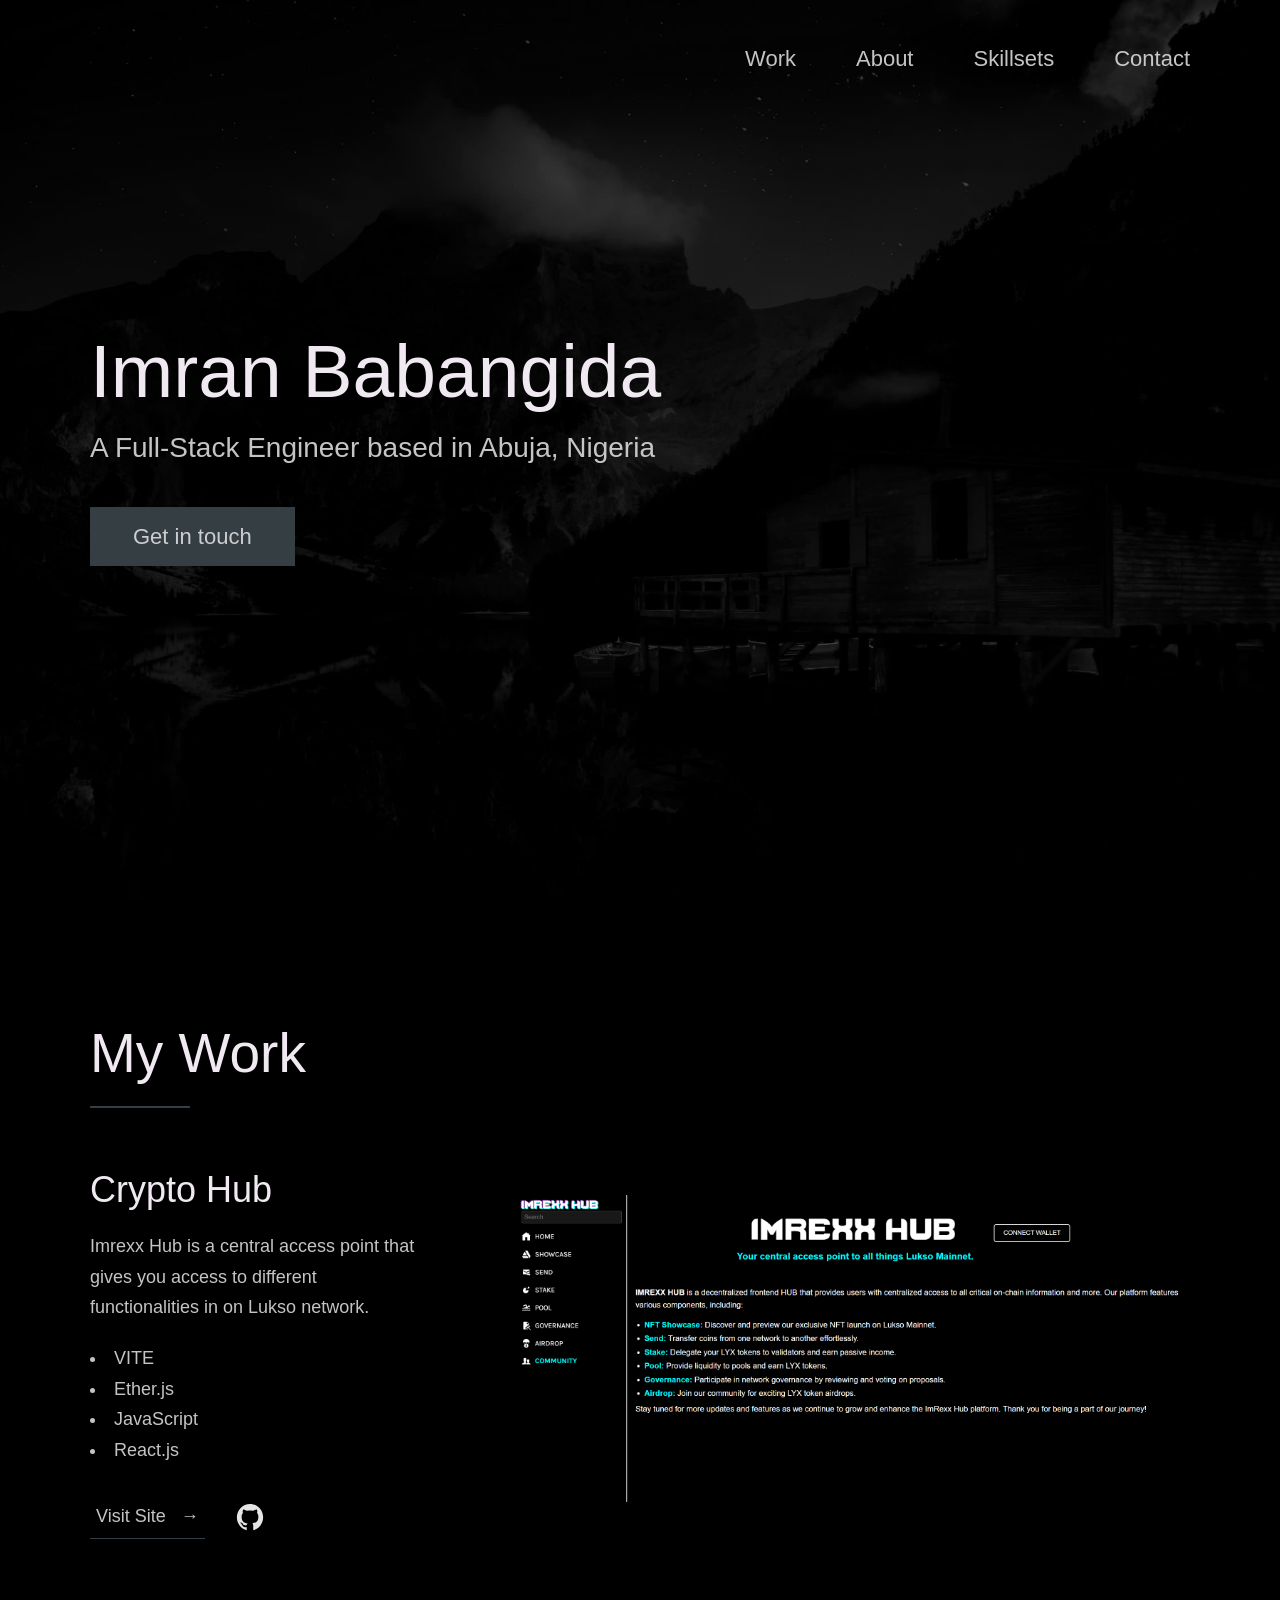
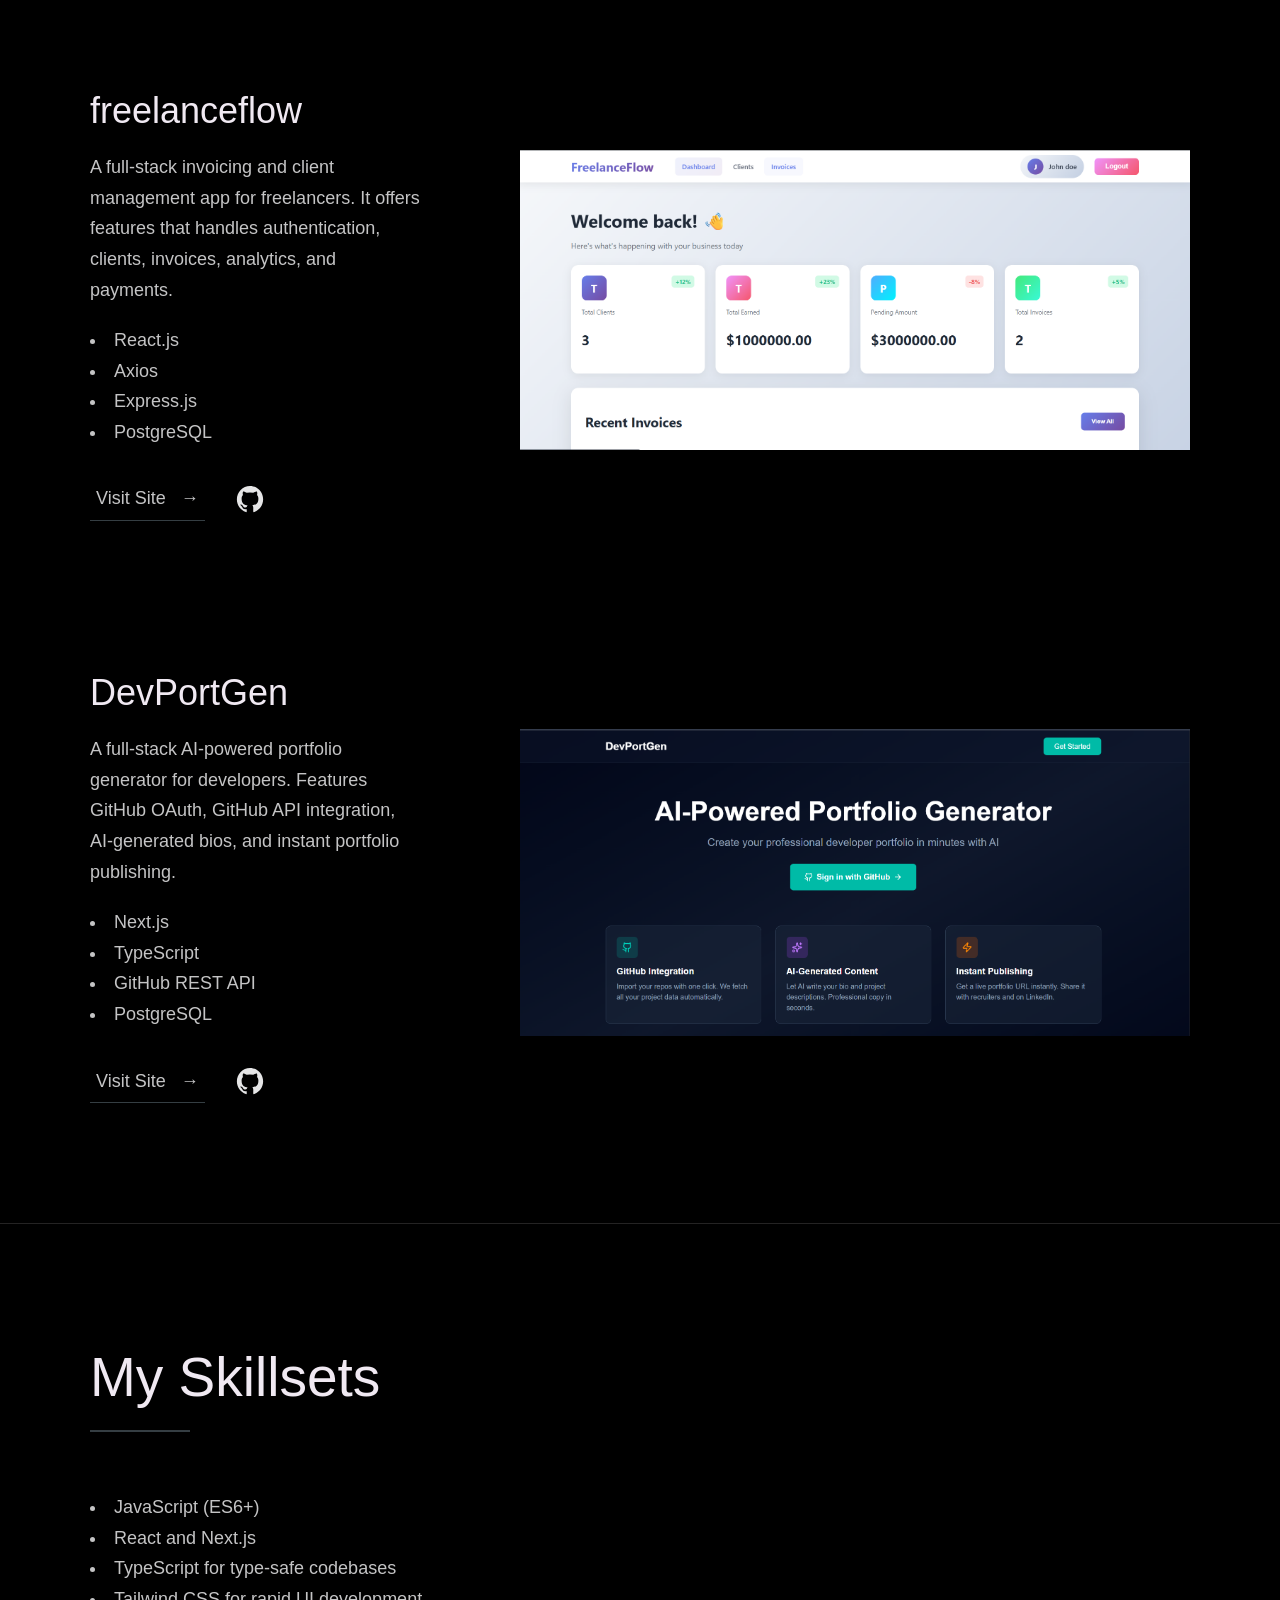
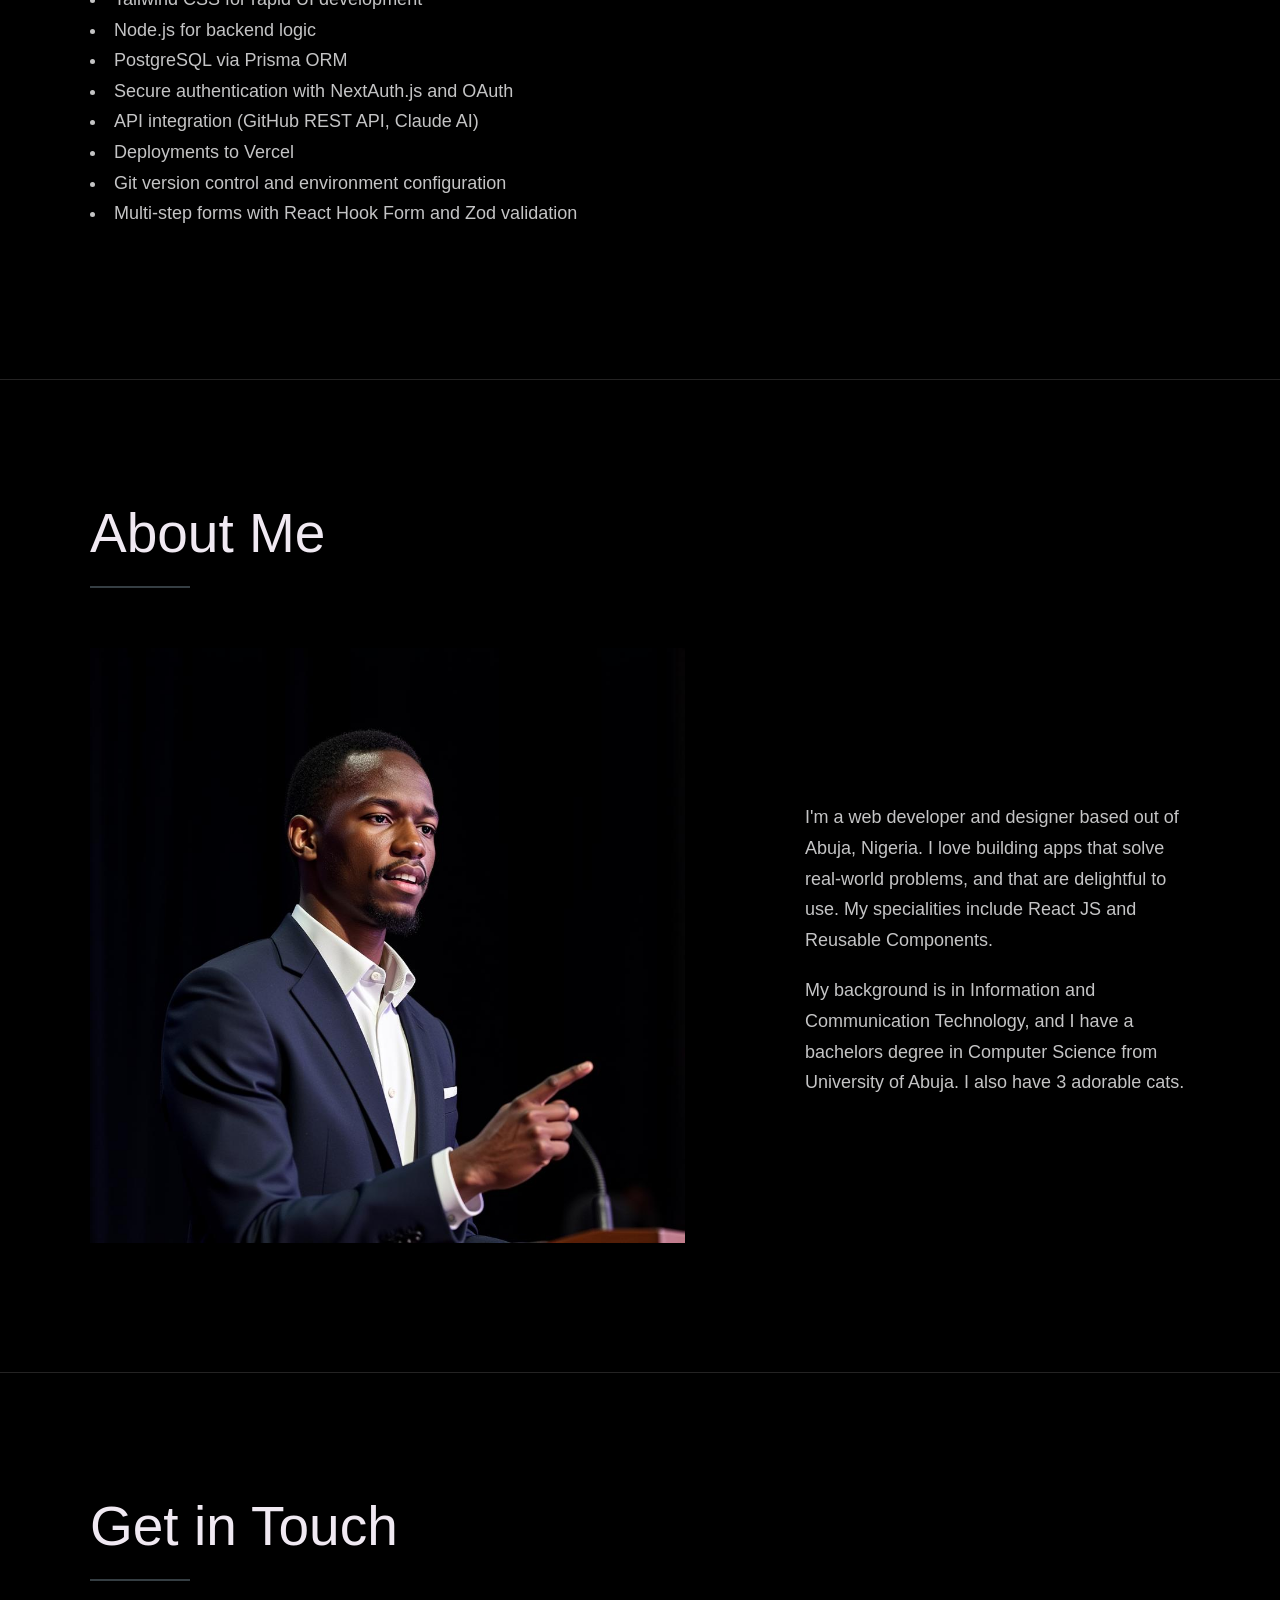
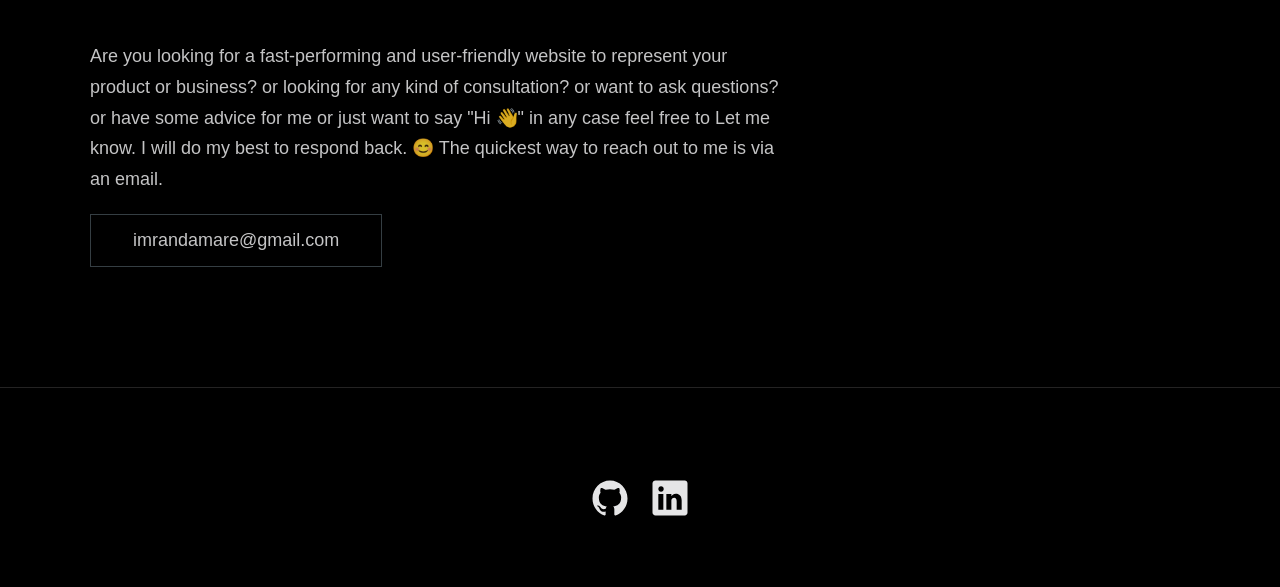
==== index.html @ b2269ae4 "i updated my portfolio again" ====
<!DOCTYPE html>
<html lang="en">
  <head>
    <meta charset="UTF-8" />
    <meta name="viewport" content="width=device-width, initial-scale=1.0" />
    <link rel="shortcut icon" type="image/png" href="./images/favicon.png" />
    <title>
      Imran Babangida | A Full-Stack Engineer based in Abuja, Nigeria
    </title>

    <meta name="description" content="Add small description of yourslef.">
    <meta name="keywords" content="Put your name, skills and some coding keywords" />
    <link rel="stylesheet" href="index.css" />
  </head>

<body>

  <!-- ***** Header ***** -->

  <header class="header" role="banner" id="top">
    <div class="row">
      <nav class="nav" role="navigation">
        <ul class="nav__items">
          <li class="nav__item"><a href="#work" class="nav__link">Work</a></li>
          <!-- <li class="nav__item"><a href="#clients" class="nav__link">Clients</a></li> -->
          <li class="nav__item">
            <a href="#about" class="nav__link">About</a>
          </li>
          <li class="nav__item">
            <a href="#clients" class="nav__link">Skillsets</a>
          </li>
          <li class="nav__item">
            <a href="#contact" class="nav__link">Contact</a>
          </li>
        </ul>
      </nav>
    </div>
    <div class="header__text-box row">
      <div class="header__text">
        <h1 class="heading-primary">
          <span>Imran Babangida</span>
        </h1>
        <p>A Full-Stack Engineer based in Abuja, Nigeria
</p>
        <a href="#contact" class="btn btn--pink">Get in touch</a>
      </div>
    </div>
  </header>

  <main role="main">

    <!-- ***** Work ***** -->

    <section class="work" id="work">
      <div class="row">
        <h2>My Work</h2>
        <div class="work__boxes">

          <!-- Each div with the work__box class is a project. -->

          <div class="work__box">
            <div class="work__text">
              <h3>Crypto Hub</h3>
              <p>
                Imrexx Hub is a central access point that gives you access to different functionalities in on Lukso network.
              </p>
              <ul class="work__list">
                <li>VITE</li>
                <li>Ether.js</li>
                <li>JavaScript</li>
                <li>React.js</li>
              </ul>

              <div class="work__links">
                <a href="https://imrexx-hub.vercel.app/" rel="noopener" target="_blank" class="link__text">
                  Visit Site <span>&rarr;</span>
                </a>
                <a href="https://github.com/Imrexxx-OG/imrexxHub" rel="noopener" title="View Source Code" target="_blank">
                  <img src="./images/github.svg" class="work__code" alt="GitHub">
                </a>
              </div>
            </div>
            <div class="work__image-box">
              <img src="./images/imrexxhub.png" class="work__image" alt="Project 1" />
            </div>
          </div>

          <div class="work__box">
            <div class="work__text">
              <h3>freelanceflow</h3>
              <p>
                A full-stack invoicing and client management app for freelancers. It offers features that handles authentication, clients, invoices, analytics, and payments.
              </p>
              <ul class="work__list">
                <li>React.js</li>
                <li>Axios</li>
                <li>Express.js</li>
                <li>PostgreSQL</li>
              </ul>

              <div class="work__links">
                <a href="https://freelanceflow-frontend.vercel.app/dashboard" class="link__text" rel="noopener" target="_blank">
                  Visit Site <span>&rarr;</span>
                </a>
                <a href="https://github.com/Imrexxx-OG/freelanceflow" rel="noopener" title="View Source Code" target="_blank">
                  <img src="./images/github.svg" class="work__code" title="View Source Code" alt="GitHub">
                </a>
              </div>
            </div>
            <div class="work__image-box">
              <img src="./images/freelanceflow.png" class="work__image" alt="Project 1" />
            </div>
          </div>

          <div class="work__box">
            <div class="work__text">
              <h3>DevPortGen</h3>
              <p>
                A full-stack AI-powered portfolio generator for developers. Features GitHub OAuth, GitHub API integration, AI-generated bios, and instant portfolio publishing.
              </p>
              <ul class="work__list">
                <li>Next.js</li>
                <li>TypeScript</li>
                <li>GitHub REST API</li>
                <li>PostgreSQL</li>
              </ul>

              <div class="work__links">
                <a href="https://dev-port-gen.vercel.app/" rel="noopener" target="_blank" class="link__text">
                  Visit Site <span>&rarr;</span>
                </a>
                <a href="https://github.com/Imrexxx-OG/DevPortGen" rel="noopener" title="View Source Code" target="_blank">
                  <img src="./images/github.svg" class="work__code" alt="GitHub">
                </a>
              </div>
            </div>
            <div class="work__image-box">
              <img src="./images/devportgen.png" class="work__image" alt="Project 3" />
            </div>
          </div>
        </div>
      </div>
    </section>

    <!-- ***** Skillsets ***** -->
    
    <section class="client" id="clients">
      <div class="row">
        <h2>My Skillsets</h2>
        <ul class="skills-list">
          <li>JavaScript (ES6+)</li>
          <li>React and Next.js</li>
          <li>TypeScript for type-safe codebases</li>
          <li>Tailwind CSS for rapid UI development</li>
          <li>Node.js for backend logic</li>
          <li>PostgreSQL via Prisma ORM</li>
          <li>Secure authentication with NextAuth.js and OAuth</li>
          <li>API integration (GitHub REST API, Claude AI)</li>
          <li>Deployments to Vercel</li>
          <li>Git version control and environment configuration</li>
          <li>Multi-step forms with React Hook Form and Zod validation</li>
        </ul>
      </div>
    </section> 

    <!-- ***** About ***** -->

    <section class="about" id="about">
      <div class="row">
        <h2>About Me</h2>
        <div class="about__content">
          <div class="about__text">
            <p>I'm a web developer and designer based out of Abuja, Nigeria. I love building apps that solve real-world problems, and that are delightful to use. My specialities include React JS and Reusable Components.</p>
            <p>My background is in Information and Communication Technology, and I have a bachelors degree in Computer Science from University of Abuja. I also have 3 adorable cats.</p>
            <!-- Provide a link to your resume -->
            <!-- <a href="#" class="btn">My Resume</a> -->
          </div>

          <div class="about__photo-container">
            <img class="about__photo" src="./images/profile.jpg" alt="profile-pic" />
          </div>
        </div>
      </div>
    </section>
  </main>

  <!-- ***** Contact ***** -->

  <section class="contact" id="contact">
    <div class="row">
      <h2>Get in Touch</h2>
      <div class="contact__info">
        <p>
          Are you looking for a fast-performing and user-friendly website to represent your product or business? or looking for any kind of consultation? or want to ask questions? or have some advice for me or just want to say "Hi 👋" in any case feel free to Let me know. I will do my best to respond back. 😊 The quickest way to reach out to me is via an email.
        </p>
        <a href="mailto:you@example.com" class="btn">imrandamare@gmail.com</a>
      </div>
    </div>
  </section>

  <!-- ***** Footer ***** -->

  <footer role="contentinfo" class="footer">
    <div class="row">
      <!-- Update the links to point to your accounts -->
      <ul class="footer__social-links">
        <!-- <li class="footer__social-link-item">
          <a href="https://x.com/Imrexx_dev" title="Link to X Profile">
            <img src="./images/x.png" class="footer__social-image" alt="Twitter">
          </a>
        </li> -->
        <li class="footer__social-link-item">
          <a href="https://github.com/Imrexxx-OG" title="Link to Github Profile">
            <img src="./images/github.svg" class="footer__social-image" alt="Github">
          </a>
        </li>
        <!-- <li class="footer__social-link-item">
          <a href="" title="Link to Telegram Profile">
            <img src="https://images.app.goo.gl/KAyF55N7LRFnwNcR7" class="footer__social-image" alt="Telegram">
          </a>
        </li> -->
        <li class="footer__social-link-item">
          <a href="https://www.linkedin.com/in/imran-babangida">
            <img src="./images/linkedin.svg" title="Link to Linkedin Profile" class="footer__social-image" alt="Linkedin">
          </a>
        </li>
      </ul>
    </div>
  </footer>

  <a href="#top" class="back-to-top" title="Back to Top">
    <img src="./images/arrow-up.svg" alt="Back to Top" class="back-to-top__image"/>
  </a>
  <script src="./index.js"></script>
</body>

</html>
---- index.css ----
/* --------------------------------------- */
/* ----- Basic Setup ----- */
/* --------------------------------------- */

@font-face {
    font-family: 'Hk Grotesk';
    font-style: normal;
    font-weight: 400;
    src: url('./fonts/HKGrotesk-Regular.woff') format('woff');
}

@font-face {
    font-family: 'Jost';
    font-style: normal;
    font-weight: 400;
    src: url('./fonts/Jost-Regular.ttf') format('woff');
}

* {
    margin: 0;
    padding: 0;
    box-sizing: inherit;
}

:root {
    --font-size-small: 1.8rem;
    --font-size-normal: 2.2rem;
    --font-size-medium: 2.8rem;
    --font-size-medium-1: 3.6rem;
    --font-size-large: 5.5rem;
    --font-size-huge: 7.5rem;
    --font-stack: 'Hk Grotesk', sans-serif;

    --line-height-normal: 1.7;
    --line-height-small: 1.2;

    --black: #000;
    --pink: #353e43;
    --white: #f0e9f2;
    --white-1: #e5e5e6da;


    --container-max-width: 1180px;
    --container-normal-width: 800px;
    --container-medium-width: 700px; 
    --container-small-width: 500px;

    --gutter-huge: 12rem;
    --gutter-medium: 6rem;
    --gutter-normal: 3rem;
    --gutter-small-1: 2.5rem;
    --gutter-small: 2rem;
    --gutter-x-small: 1rem;
    --border-light: 1px solid rgb(36, 35, 35);
}

html {
    font-size: 62.5%; /* (16/10)*100 = 62.5% => 1rem = 10px */
    box-sizing: border-box;
    scroll-behavior: smooth;
}

@media(max-width: 1000px) {
    html {
        font-size: 52%;
    }
}

body {
    font-size: var(--font-size-small);
    font-family: var(--font-stack);
    font-weight: 400;
    color: var(--white-1);
    line-height: var(--line-height-normal);
    background: var(--black);
    overflow-x: hidden;
}

.row {
    max-width: var(--container-max-width);
    margin: 0 auto;
}

@media(max-width: 1340px) {
    .row {
        max-width: 1100px;
    }
}

@media(max-width: 1240px) {
    .row {
        padding: 0 var(--gutter-medium);
    }
}

@media(max-width: 600px) {
    .row {
        padding: 0 var(--gutter-normal);
    }
}

@media(max-width: 600px) {
    .row {
        padding: 0 var(--gutter-small);
    }
}

section {
    padding: var(--gutter-huge) 0;
    border-bottom: var(--border-light);
}

img {
    object-fit: contain;
    max-width: 100%;
}

/* --------------------------------------- */
/* ----- Headlines and Paragraphs ----- */
/* --------------------------------------- */

h1,
h2,
h3 {
    font-family: 'Jost', sans-serif;
    font-weight: 400;
    line-height: var(--line-height-small);
    color: var(--white);
}

.heading-primary {
    line-height: 1;
    font-size: var(--font-size-huge);
    font-weight: 400;
}

@media(max-width: 900px) {
    .heading-primary {
        font-size: 6.5rem;
    }
}

h2 {
    font-size: var(--font-size-large);
    margin-bottom: var(--gutter-medium);
}

h2::after {
    content: '';
    display: block;
    height: 2px;
    width: 10rem;
    background: var(--pink);
    margin: var(--gutter-small) 0;
}

h3 {
    font-size: var(--font-size-medium-1);
    margin-bottom: var(--gutter-small);
}

@media(max-width: 500px) {
    .heading-primary {
        font-size: var(--font-size-large);
    }

    h2 {
        font-size: var(--font-size-medium-1);
    }

    h3 {
        font-size: var(--font-size-medium);
    }
}

p {
    margin: var(--gutter-small) 0;
}

@media(max-width: 900px) {
    p { 
        max-width: var(--container-small-width);
    }
}

/* --------------------------------------- */
/* ----- Buttons and Links ----- */
/* --------------------------------------- */

a {
    color: var(--white);
    font-weight: 400;
    font-family: 'Jost', sans-serif;
    transition: all .2s;
    outline: 2px solid transparent;
}

::-moz-focus-inner {
    border: 0;
}

button:focus,
a:focus {
    outline: 2px solid var(--pink);
}

body:not(.user-is-tabbing) button:focus,
body:not(.user-is-tabbing) a:focus {
    outline: none;
}

.link:hover {
    color: var(--pink);
}

.btn {
    position: relative;
    display: inline-block;
    padding: 1rem 4.2rem;
    text-decoration: none;
    color: inherit;
    border: 1px solid  var(--pink);
    font-weight: 400;
}

.btn:focus {
    outline: none;
}

.btn::after {
    content: '';
    display: block;
    position: absolute;
    top: 0;
    left: 0;
    right: 100%;
    background: var(--white);
    height: 100%;
    z-index: -1;
    transition: all 0.2s cubic-bezier(1, 0.68, 0.16, 0.9);
}

.btn:hover::after,
.btn:focus::after {
    right: 0;
    background: var(--pink);
}

.btn--pink {
    background: var(--pink);
    transition: all 0.2s;
}

.btn--pink::after {
    display: none;
}

.btn--pink:hover,
.btn--pink:focus {
    background: transparent;
}

.link__text {
    position: relative;
    display: inline-block;
    padding: .6rem;
    color: inherit;
    text-decoration: none;
    border-bottom: 1px solid var(--pink);
}

.link__text::after {
    content: '';
    display: block;
    position: absolute;
    top: 0;
    left: 0;
    right: 100%;
    background: var(--white);
    height: 100%;
    z-index: -1;
    transition: all 0.2s cubic-bezier(1, 0.68, 0.16, 0.9);
}

.link__text:focus {
    outline: none;
}

.link__text:hover::after,
.link__text:focus:after {
    right: 0;
    background: var(--pink);
}

.link__text span {
    padding-left: 1rem;
    font-family: sans-serif;
}

/* ----- Back to Top ----- */

.back-to-top {
    position: fixed;
    bottom: 4rem;
    right: 4rem;
    display: flex;
    justify-content: center;
    align-items: center;
    height: 5.5rem;
    width: 5.5rem;
    background-color: var(--pink);
    border-radius: 50%;
    z-index: 10;
    visibility: hidden;
    transition: all .4s;
}

.back-to-top__image {
    height: 70%;
}

@media(max-width: 900px) {
    .back-to-top {
        right: 2rem;
    }
}

@media(max-width: 500px) {
    .back-to-top {
        right: 1rem;
    }
}

/* --------------------------------------- */
/* ----- Navigation ----- */
/* --------------------------------------- */

.nav {
    display: flex;
    justify-content: flex-end;
    padding: var(--gutter-normal) 0;
}

.nav__items {
    display: flex;
    list-style: none;
}

.nav__item:not(:last-child) {
    margin-right: var(--gutter-medium);
}

@media(max-width: 500px) {
    .nav {
        justify-content: center;
    }
}

@media(max-width: 400px) {
    .nav__item:not(:last-child) {
        margin-right: var(--gutter-normal);
    }
}

@media(max-width: 300px) {
    .nav {
        font-size: var(--font-size-small);
    }
}

.nav__link {
    position: relative;
    display: inline-block;
    padding: 1rem 0;
    text-decoration: none;
    color: inherit;
    transition: all .2s;
}

.nav__link::after {
    content: '';
    position: absolute;
    bottom: 0;
    left: 0;
    right: 100%;
    display: inline-block;
    height: 1rem;
    background: var(--white);
    transition: all 0.25s cubic-bezier(1, 0.68, 0.16, 0.9);
}

.nav__link:hover {
    color: var(--pink);
}

.nav__link:hover::after {
    right: 0;
    height: 2px;
    background: var(--pink);
}

/* --------------------------------------- */
/* ----- Header ----- */
/* --------------------------------------- */

.header {
    background: linear-gradient(rgba(0,0,0, .1), rgba(0,0,0, .4)), 
        url('./images/header.jpg');
    height: 100vh;
    background-size: cover;
    background-position: center;
    background-attachment: fixed;
    font-size: var(--font-size-normal);
}

.header__text {
    position: absolute;
    top: 50%;
    transform: translateY(-50%);
}

.header__text p {
    margin: 1.5rem 0 3.5rem;
    max-width: var(--container-medium-width);
    font-family: 'Jost', sans-serif;
    font-size: var(--font-size-medium);
}

@media(max-width: 500px) {
    .header {
        text-align: center;
    }

    .header__text p {
        transform: scale(.8);
    }
}

/* --------------------------------------- */
/* ----- Work ----- */
/* --------------------------------------- */

.work__box {
    display: flex;
    align-items: center;
}

@media(max-width: 900px) {
    .work__box {
        align-items: initial;
        flex-direction: column-reverse;
    }
}

.work__box:not(:last-child) {
    margin-bottom: 15rem;
}

@media(max-width: 500px) {
    .work__box:not(:last-child) {
        margin-bottom: 10rem;
    }
}

.work__links {
    display: flex;
    align-items: center;
}

.work__text {
    flex: 0 0 30%;
}

.work__list {
    /* list-style-type: square; */
    list-style-position: inside;
    margin-bottom: var(--gutter-normal);
}

.work__code {
    display: block;
    height: 3rem;
    margin-left: var(--gutter-normal);
    transition: all .3s;
}

.work__code:hover {
    transform: scale(1.2);
}

.work__image-box {
    margin-bottom: var(--gutter-normal);
}

@media(min-width: 901px) {
    .work__image-box {
        flex: 1;
        margin: 0 0 0 10rem;
    }
}

@media(max-width: 900px) {
    .work__code {
        height: 4rem;
    }
}

/* --------------------------------------- */
/* ----- Clients ----- */
/* --------------------------------------- */

.client__logos {
    display: flex;
    justify-content: space-between;
    filter: invert(100%) grayscale(100%) opacity(.8);
}

.client__logo {
    height: 6.5rem;
    max-width: 18rem;
}

@media(max-width: 1240px) {
    .client__logos {
        overflow-x: scroll;
        padding: var(--gutter-normal);
    }

    .client__logo:not(:last-of-type) {
        margin-right: var(--gutter-medium);
    }
}

/* --------------------------------------- */
/* ----- About ----- */
/* --------------------------------------- */

.about__content {
    display: flex;
    flex-direction: row-reverse;
    align-items: center;
}

@media(max-width: 900px) {
    .about__content {
        flex-direction: column-reverse;
        align-items: initial;
    }
}

.about__photo-container {
    margin-bottom: var(--gutter-normal);
}

@media(min-width: 901px) {
    .about__text {
        flex: 0 0 35%;
    }
    
    .about__photo-container {
        flex: 1;
        margin: 0 var(--gutter-huge) 0 0;
    }
}

/* --------------------------------------- */
/* ----- Contact ----- */
/* --------------------------------------- */

.contact__info {
    max-width: var(--container-medium-width);
}


/* New for skills list */
.skills-list {
  list-style-type: disc;
  list-style-position: inside;
  margin-bottom: var(--gutter-normal);
}

/* --------------------------------------- */
/* ----- Footer ----- */
/* --------------------------------------- */

.footer {
    text-align: center;
    padding: var(--gutter-medium) 0 var(--gutter-normal);
}

.footer__social-links {
    display: flex;
    justify-content: center;
    padding: var(--gutter-normal) 0;
    list-style: none;
}

.footer__social-link-item:not(:last-of-type) {
    margin-right: var(--gutter-small);
}

.footer__social-image {
    height: 4rem;
}

.footer__github-buttons {
    display: flex;
    justify-content: center;
}

.footer__github-buttons iframe {
    height: 2.5rem;
    width: 84px;
    transform: translateY(3px);
}

@media(max-width: 500px) {
    .footer {
        padding: var(--gutter-medium) 0;
    } 
}
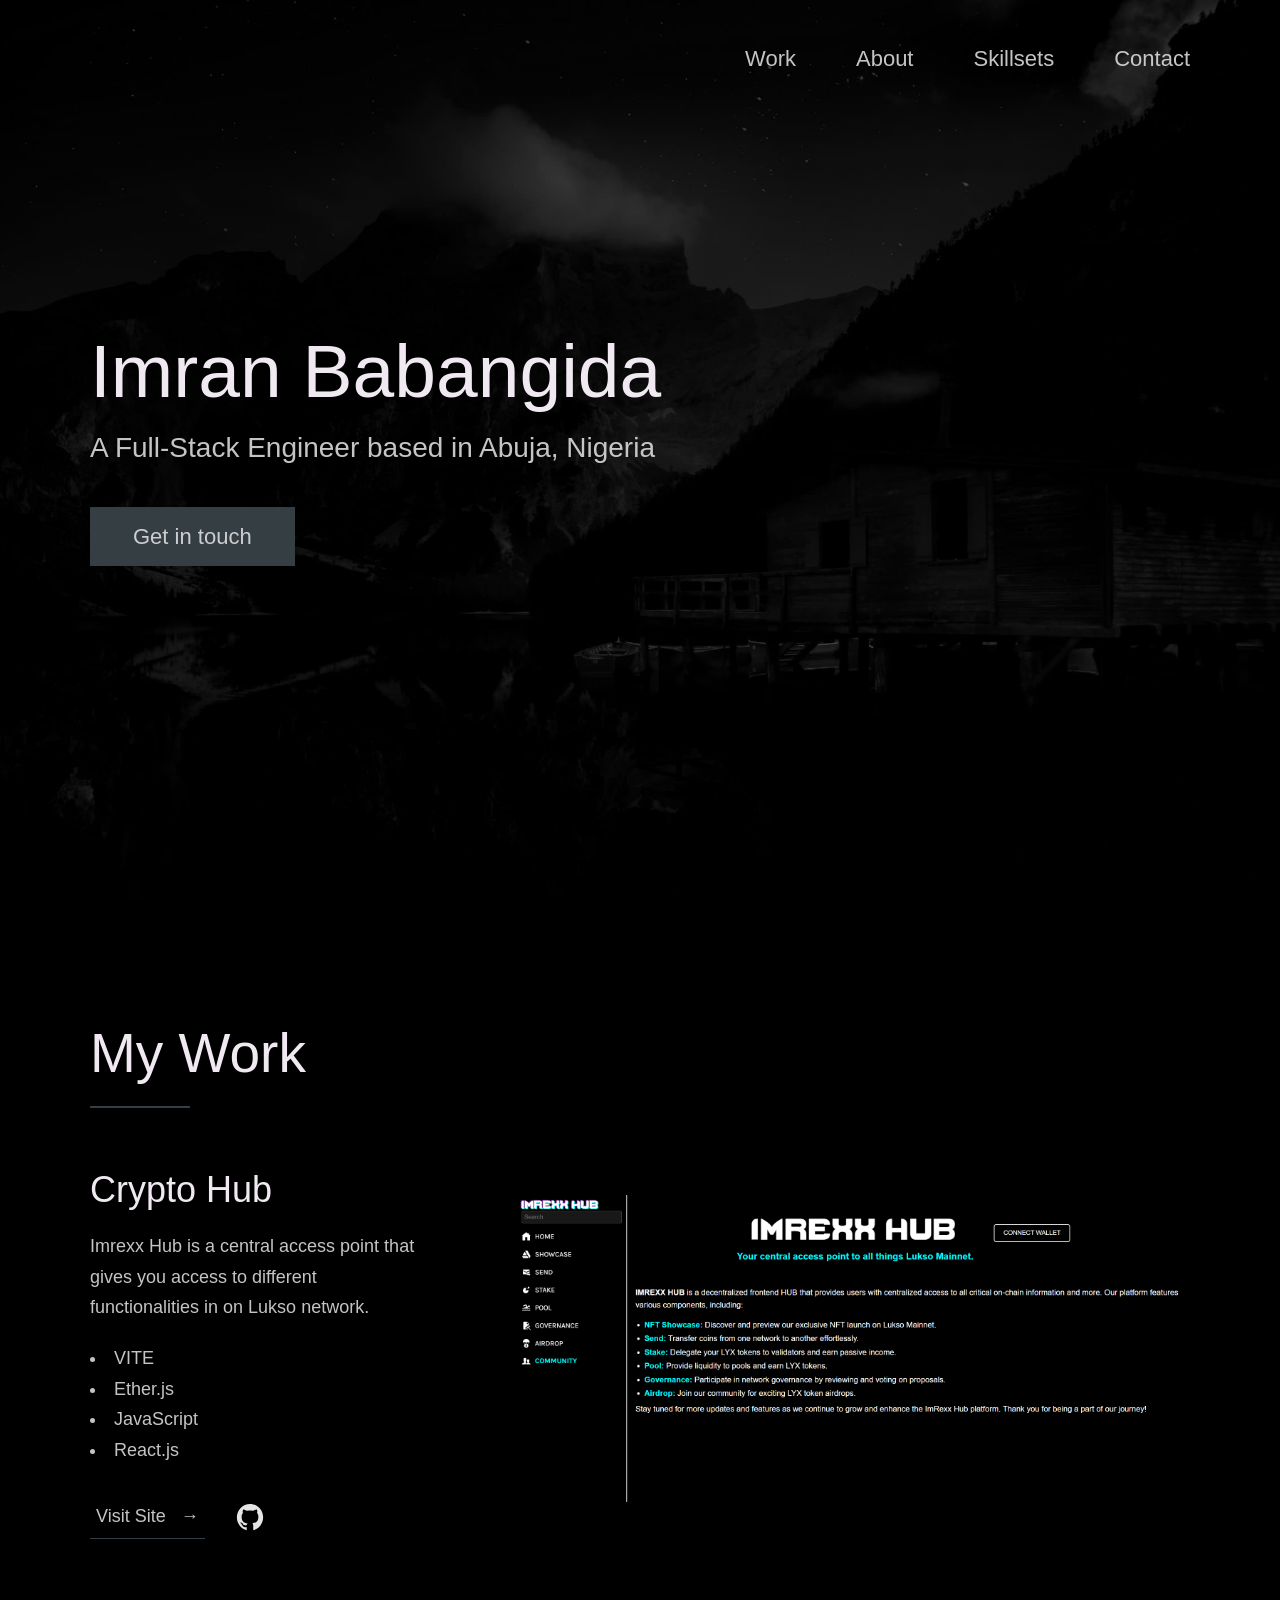
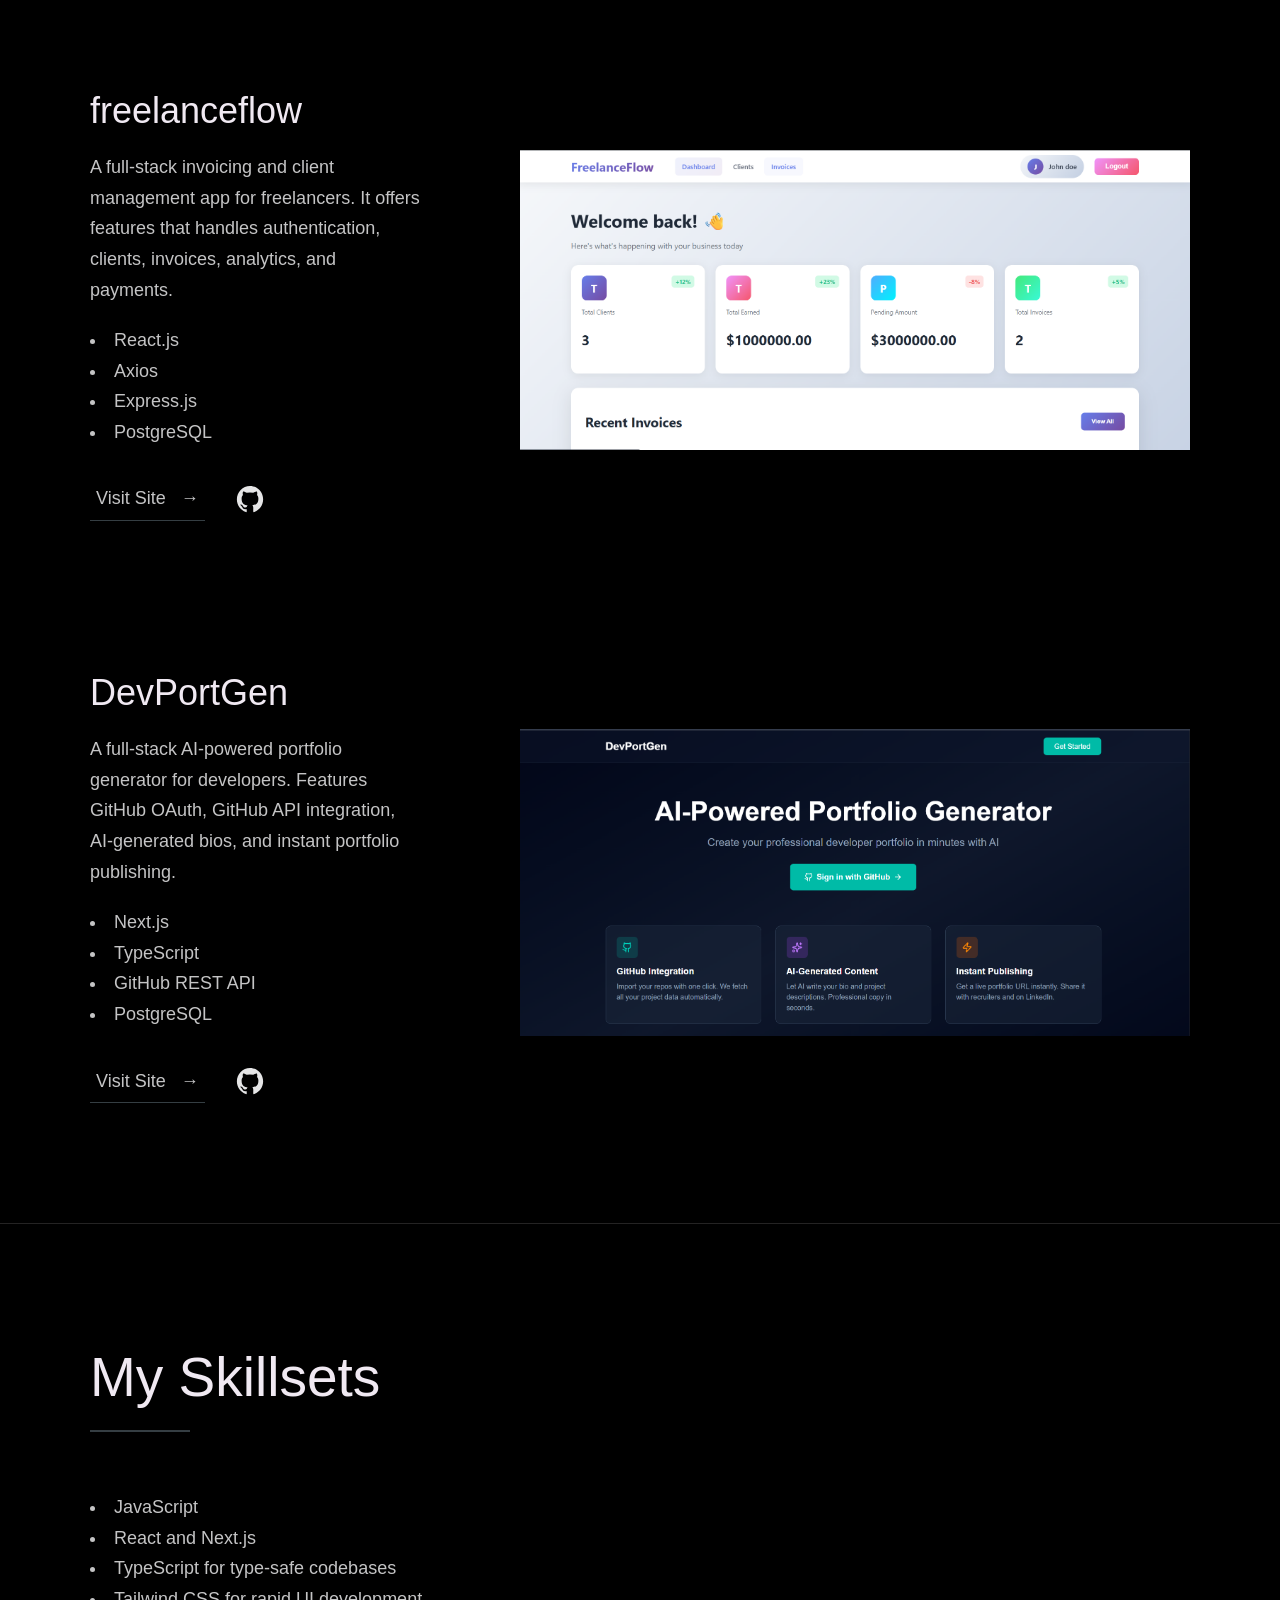
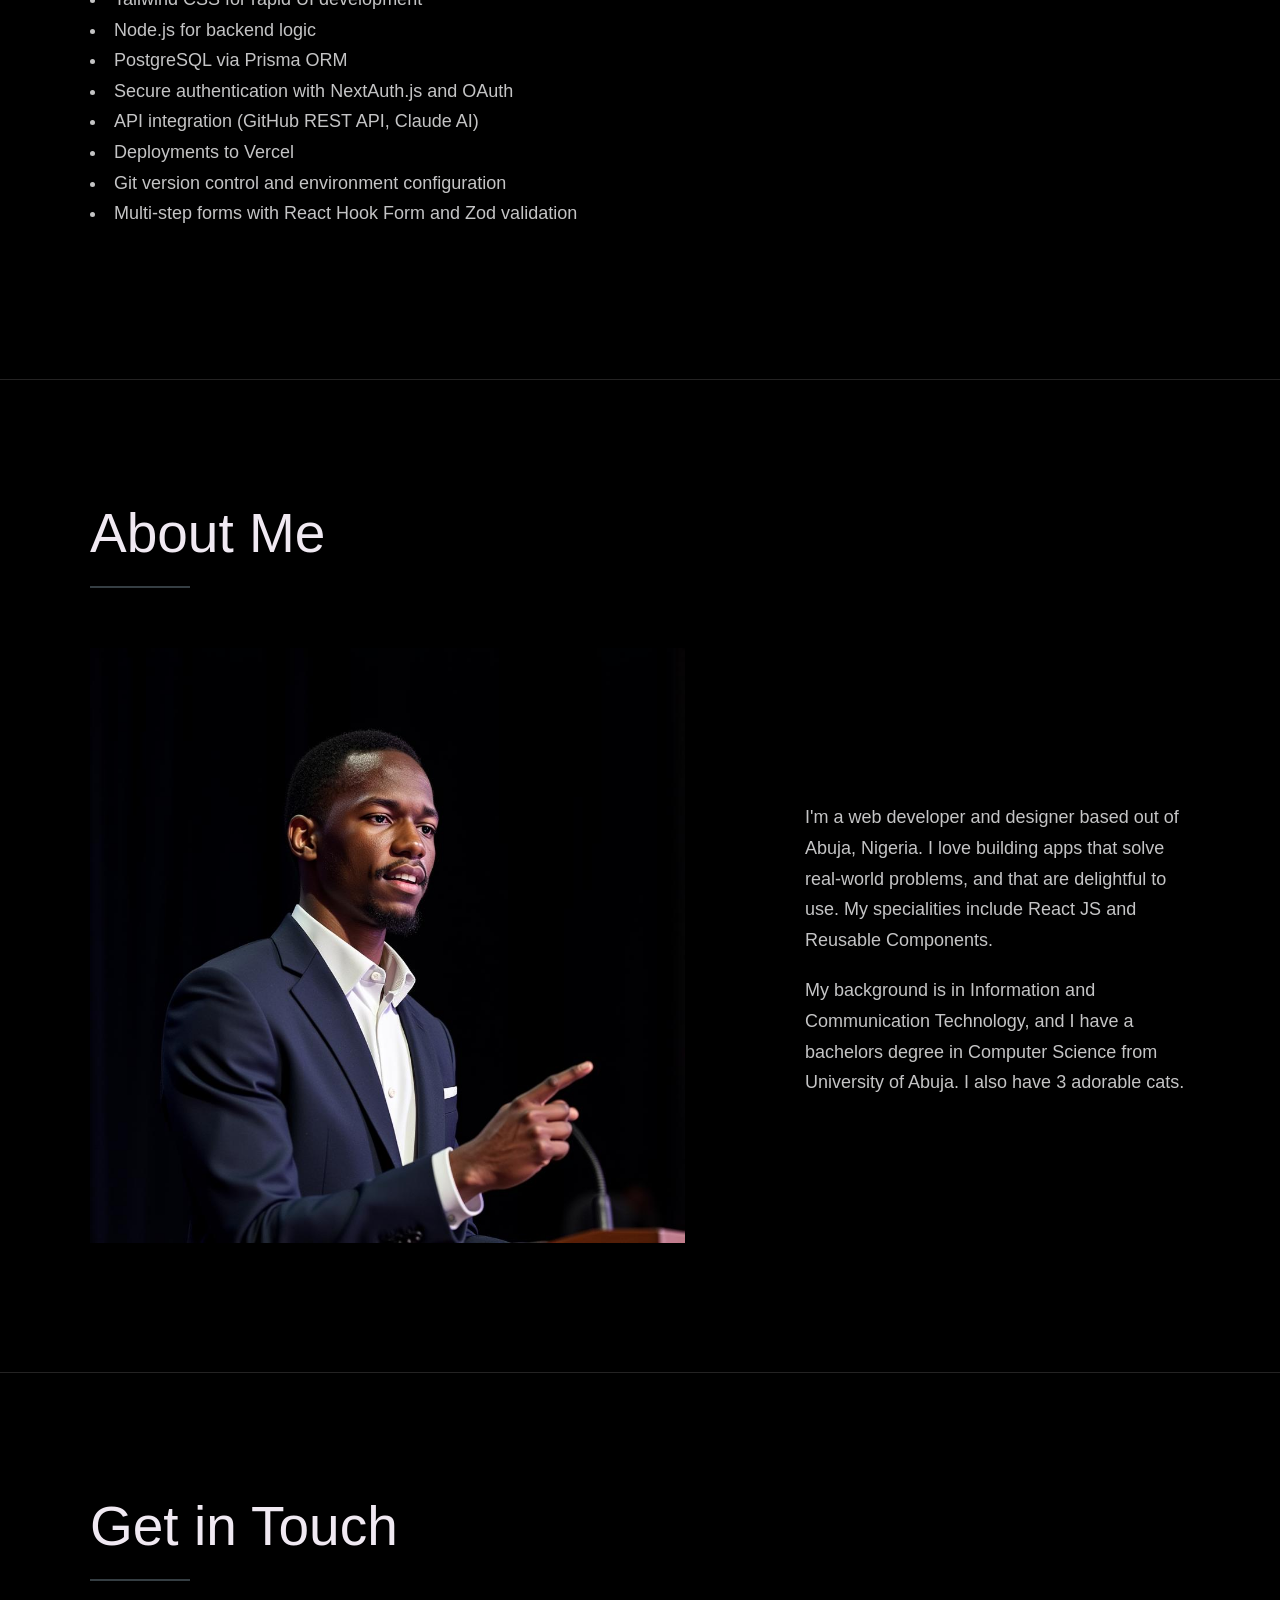
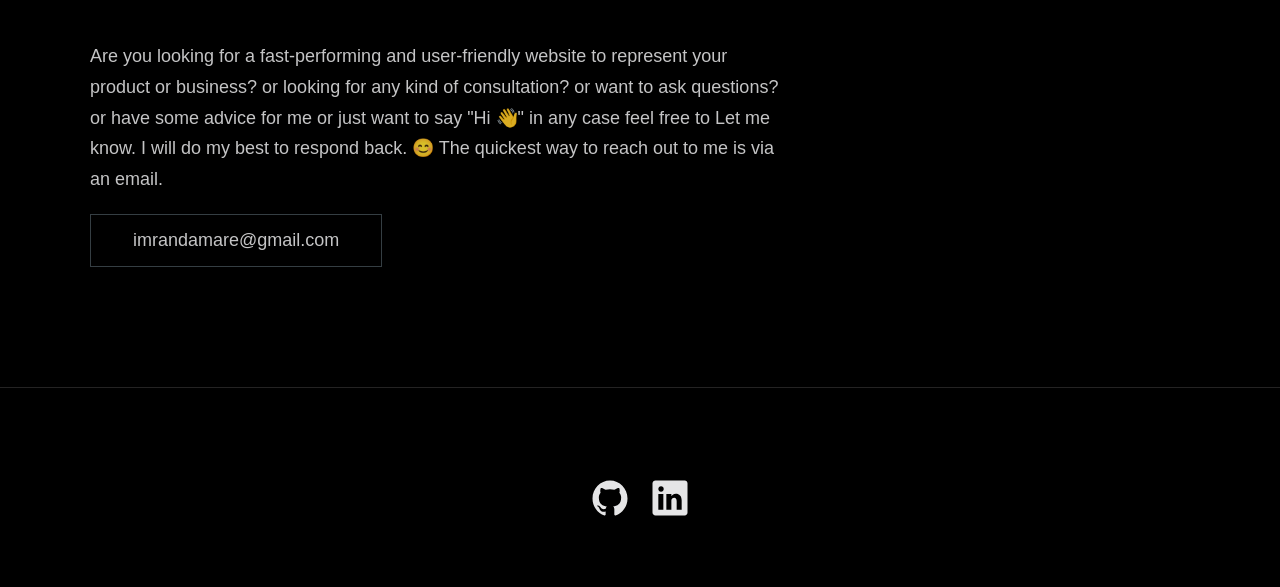
==== commit 34f4f52d: "i updated my frontend" ====
--- a/index.html
+++ b/index.html
@@ -3,13 +3,23 @@
   <head>
     <meta charset="UTF-8" />
     <meta name="viewport" content="width=device-width, initial-scale=1.0" />
+    <link rel="icon" type="image/png" href="./images/favicon.png" />
     <link rel="shortcut icon" type="image/png" href="./images/favicon.png" />
     <title>
       Imran Babangida | A Full-Stack Engineer based in Abuja, Nigeria
     </title>
 
-    <meta name="description" content="Add small description of yourslef.">
-    <meta name="keywords" content="Put your name, skills and some coding keywords" />
+    <meta name="description" content="Imran Babangida — Full-Stack Engineer based in Abuja, Nigeria, building with React, Next.js, TypeScript, Node.js, and PostgreSQL. Creator of FreelanceFlow and DevPortGen.">
+    <meta name="keywords" content="Imran Babangida, Full-Stack Engineer, React Developer, Next.js Developer, TypeScript, Node.js, PostgreSQL, Abuja Nigeria, Imrexx Digital Solutions" />
+
+    <!-- Open Graph / social link previews -->
+    <meta property="og:type" content="website">
+    <meta property="og:url" content="https://portfolio-omega-beryl-63.vercel.app/">
+    <meta property="og:title" content="Imran Babangida | Full-Stack Engineer">
+    <meta property="og:description" content="Full-Stack Engineer based in Abuja, Nigeria — building with React, Next.js, TypeScript, Node.js, and PostgreSQL.">
+    <meta property="og:image" content="https://portfolio-omega-beryl-63.vercel.app/images/profile.jpg">
+    <meta name="twitter:card" content="summary_large_image">
+
     <link rel="stylesheet" href="index.css" />
   </head>
 
@@ -81,7 +91,7 @@
               </div>
             </div>
             <div class="work__image-box">
-              <img src="./images/imrexxhub.png" class="work__image" alt="Project 1" />
+              <img src="./images/imrexxhub.png" class="work__image" alt="Crypto Hub project screenshot" loading="lazy" />
             </div>
           </div>
 
@@ -108,7 +118,7 @@
               </div>
             </div>
             <div class="work__image-box">
-              <img src="./images/freelanceflow.png" class="work__image" alt="Project 1" />
+              <img src="./images/freelanceflow.png" class="work__image" alt="FreelanceFlow project screenshot" loading="lazy" />
             </div>
           </div>
 
@@ -135,7 +145,7 @@
               </div>
             </div>
             <div class="work__image-box">
-              <img src="./images/devportgen.png" class="work__image" alt="Project 3" />
+              <img src="./images/devportgen.png" class="work__image" alt="DevPortGen project screenshot" loading="lazy" />
             </div>
           </div>
         </div>
@@ -143,12 +153,12 @@
     </section>
 
     <!-- ***** Skillsets ***** -->
-    
+
     <section class="client" id="clients">
       <div class="row">
         <h2>My Skillsets</h2>
         <ul class="skills-list">
-          <li>JavaScript (ES6+)</li>
+          <li>JavaScript</li>
           <li>React and Next.js</li>
           <li>TypeScript for type-safe codebases</li>
           <li>Tailwind CSS for rapid UI development</li>
@@ -161,7 +171,7 @@
           <li>Multi-step forms with React Hook Form and Zod validation</li>
         </ul>
       </div>
-    </section> 
+    </section>
 
     <!-- ***** About ***** -->
 
@@ -177,7 +187,7 @@
           </div>
 
           <div class="about__photo-container">
-            <img class="about__photo" src="./images/profile.jpg" alt="profile-pic" />
+            <img class="about__photo" src="./images/profile.jpg" alt="Imran Babangida" loading="lazy" />
           </div>
         </div>
       </div>
@@ -193,7 +203,7 @@
         <p>
           Are you looking for a fast-performing and user-friendly website to represent your product or business? or looking for any kind of consultation? or want to ask questions? or have some advice for me or just want to say "Hi 👋" in any case feel free to Let me know. I will do my best to respond back. 😊 The quickest way to reach out to me is via an email.
         </p>
-        <a href="mailto:you@example.com" class="btn">imrandamare@gmail.com</a>
+        <a href="mailto:imrandamare@gmail.com" class="btn">imrandamare@gmail.com</a>
       </div>
     </div>
   </section>
@@ -210,7 +220,7 @@
           </a>
         </li> -->
         <li class="footer__social-link-item">
-          <a href="https://github.com/Imrexxx-OG" title="Link to Github Profile">
+          <a href="https://github.com/Imrexxx-OG" title="Link to Github Profile" target="_blank" rel="noopener">
             <img src="./images/github.svg" class="footer__social-image" alt="Github">
           </a>
         </li>
@@ -220,8 +230,8 @@
           </a>
         </li> -->
         <li class="footer__social-link-item">
-          <a href="https://www.linkedin.com/in/imran-babangida">
-            <img src="./images/linkedin.svg" title="Link to Linkedin Profile" class="footer__social-image" alt="Linkedin">
+          <a href="https://www.linkedin.com/in/imran-babangida" title="Link to LinkedIn Profile" target="_blank" rel="noopener">
+            <img src="./images/linkedin.svg" class="footer__social-image" alt="Linkedin">
           </a>
         </li>
       </ul>
--- a/index.css
+++ b/index.css
@@ -618,4 +618,4 @@
     .footer {
         padding: var(--gutter-medium) 0;
     } 
-}
+}
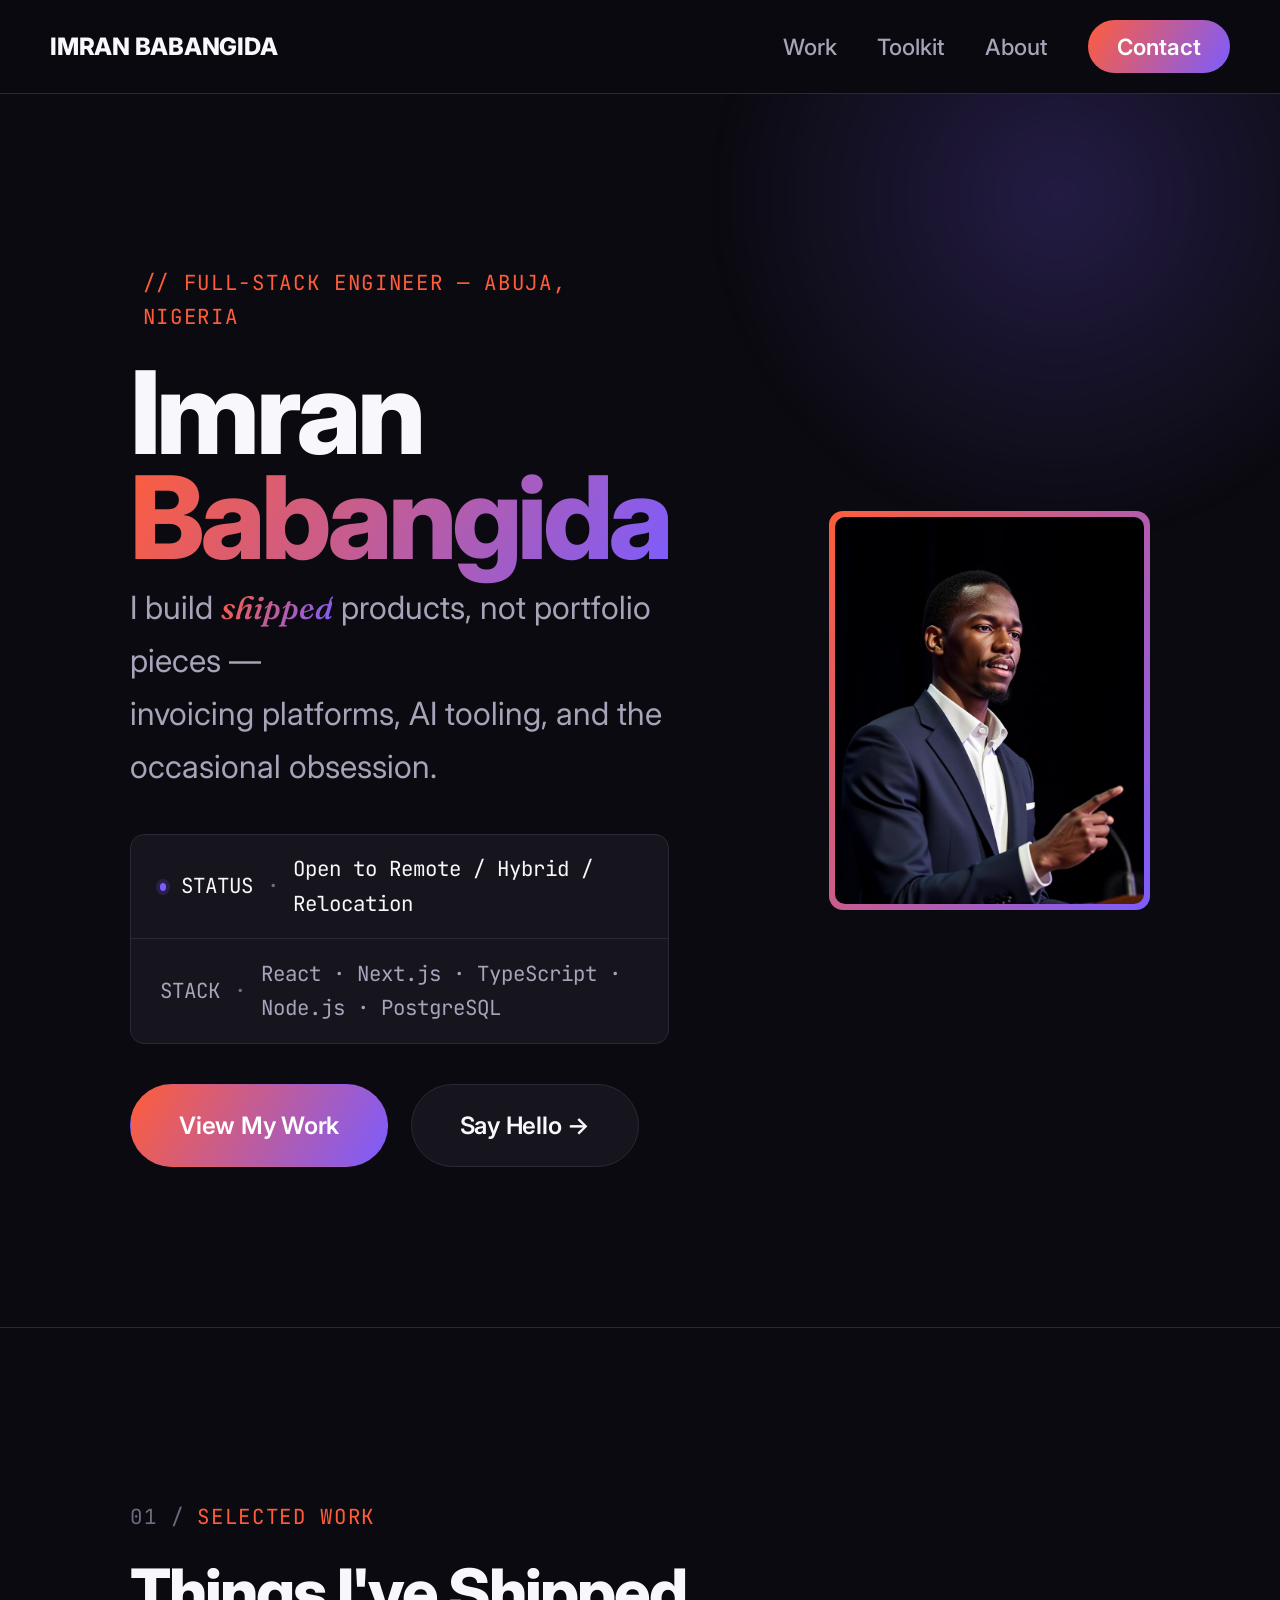
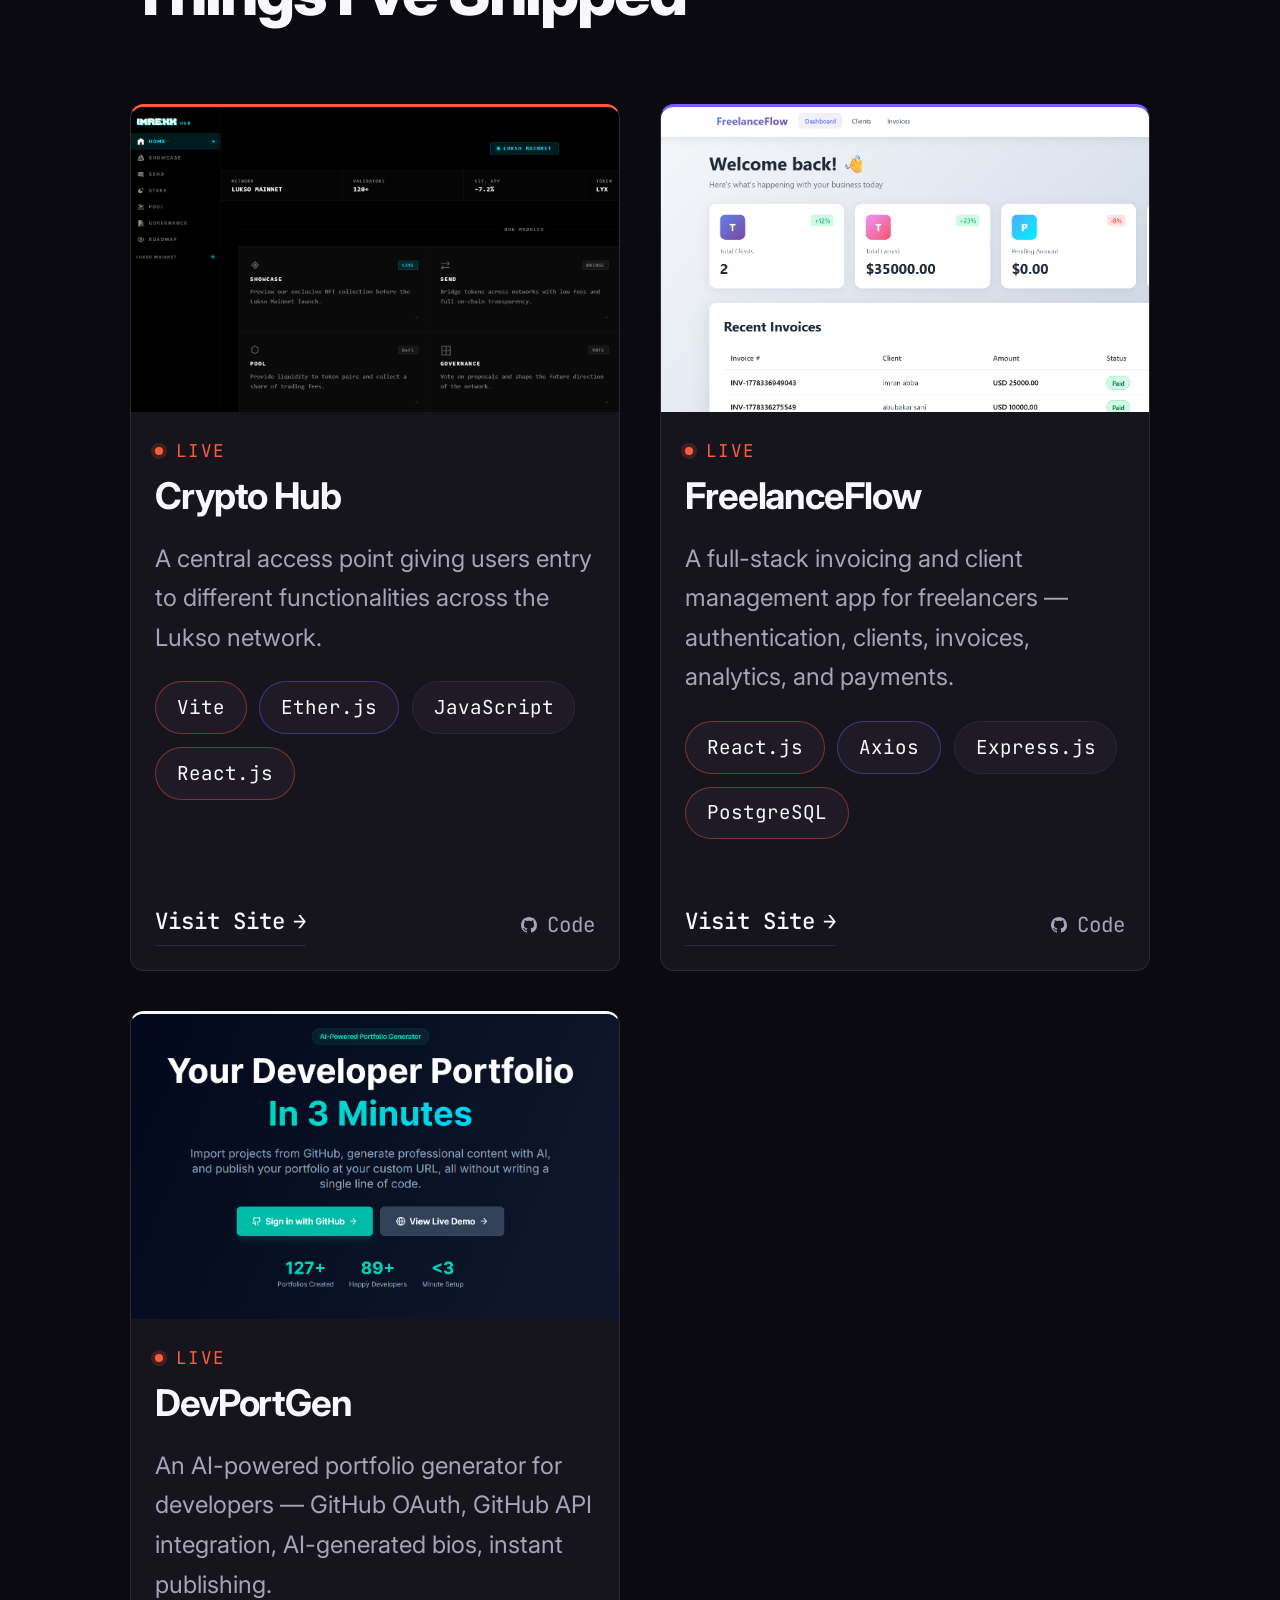
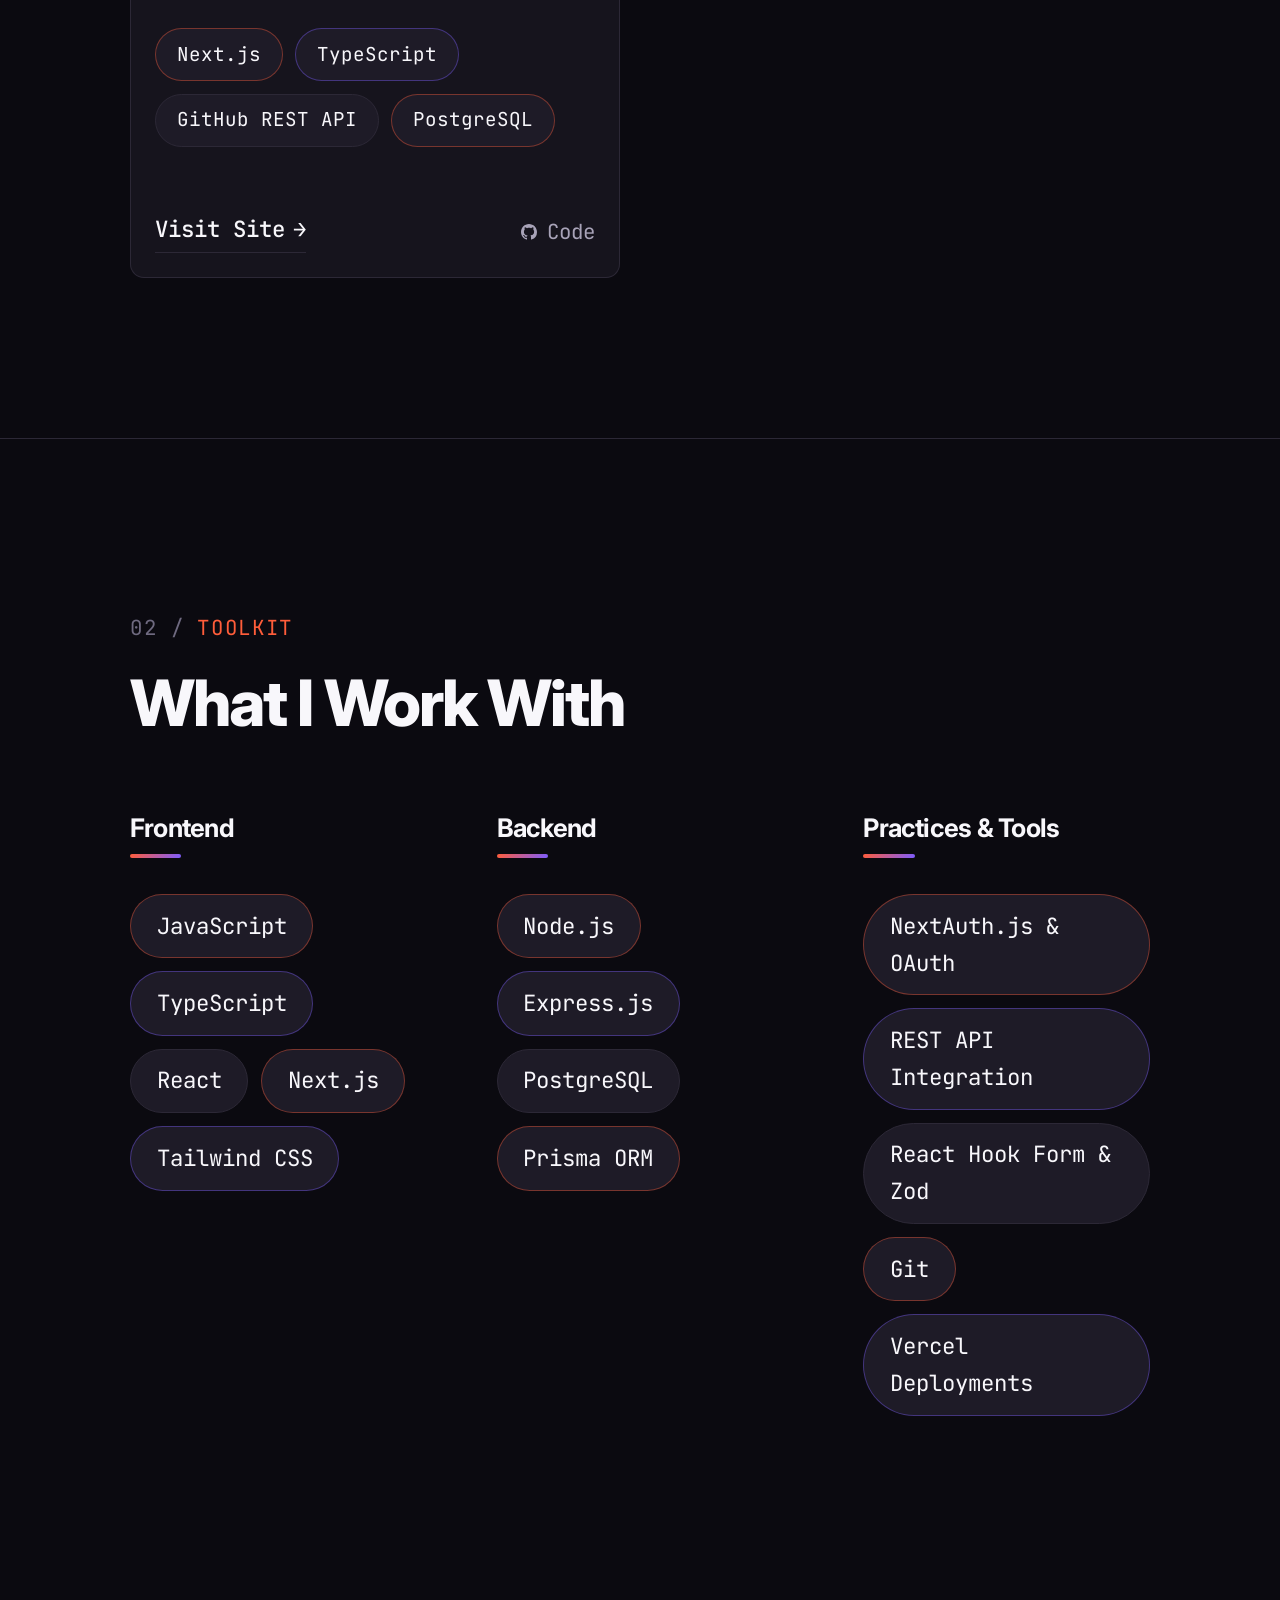
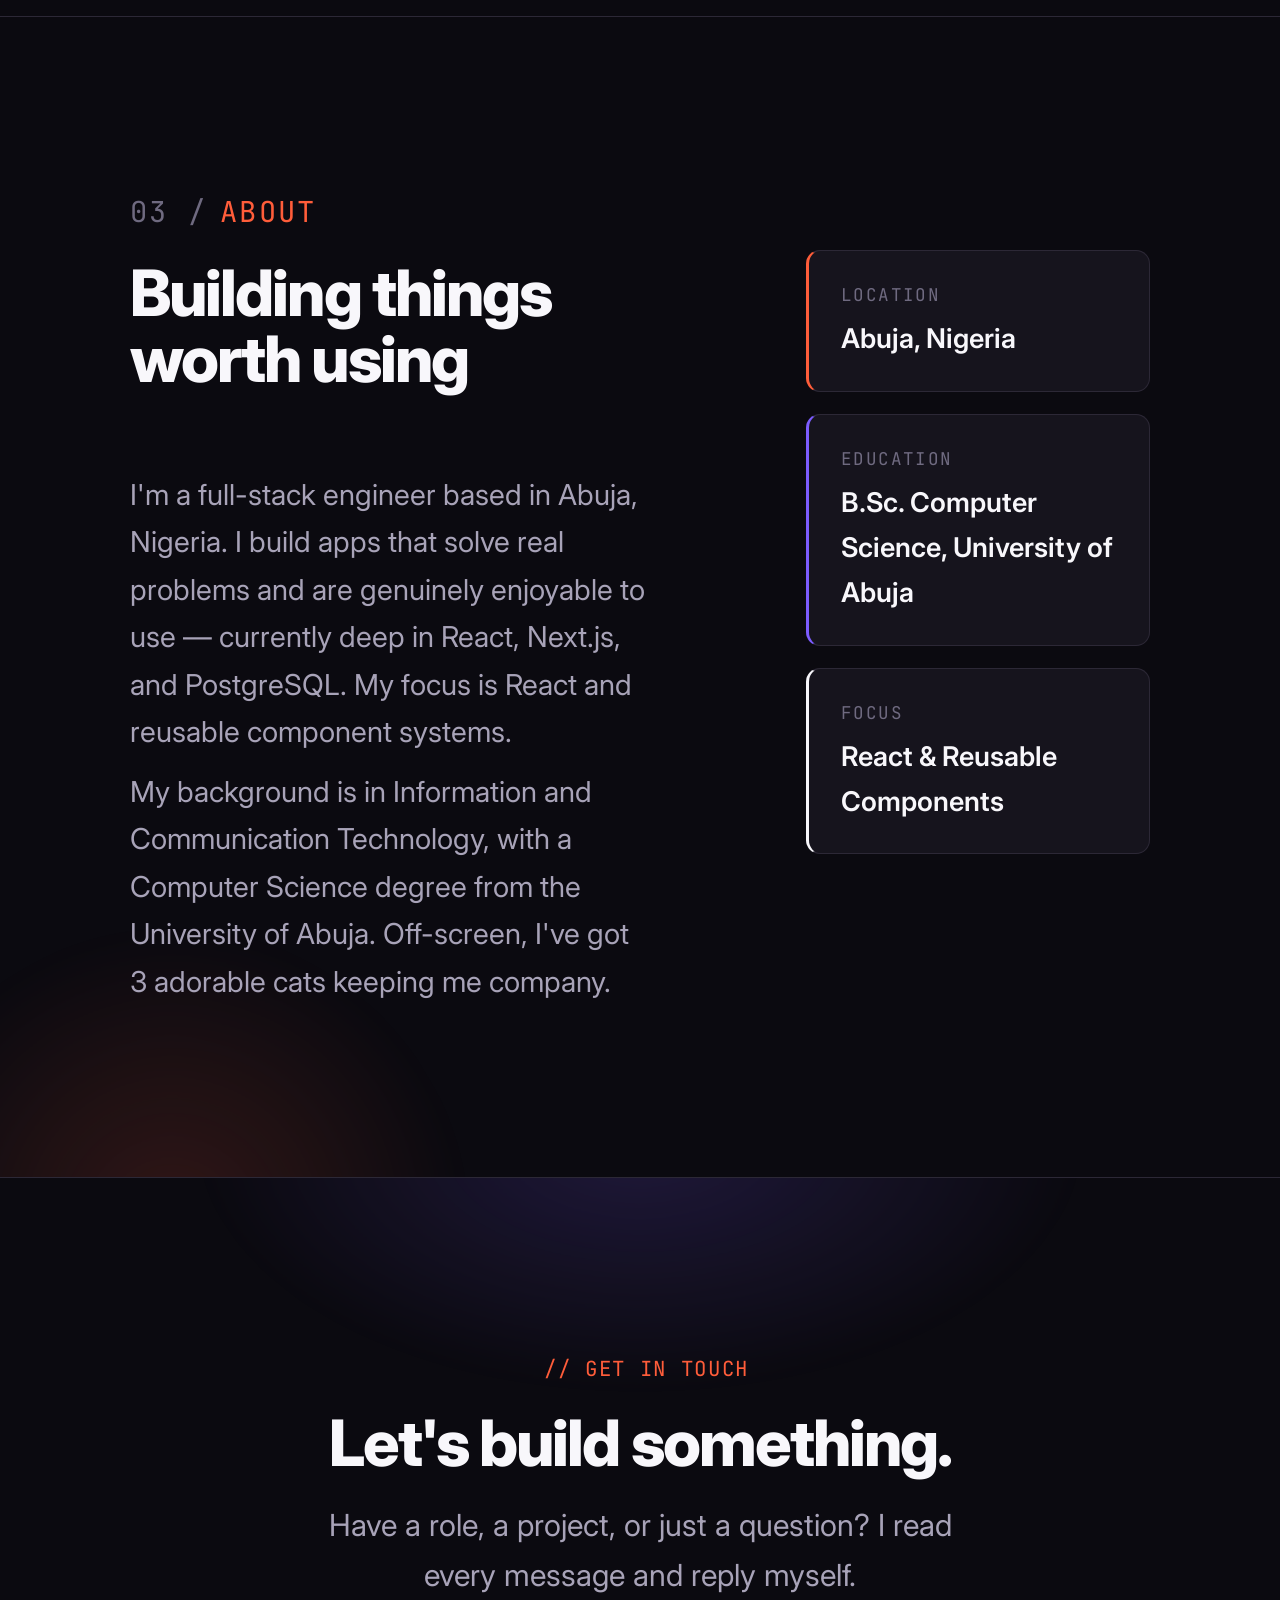
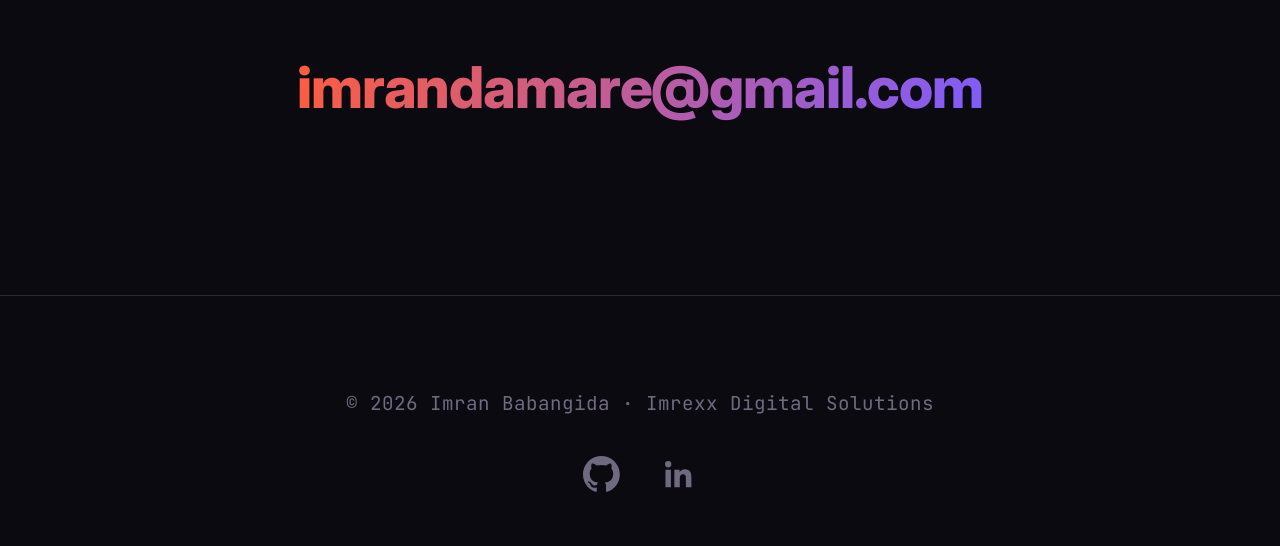
==== commit dd6a3ed0: "changing my style" ====
--- a/index.html
+++ b/index.html
@@ -5,14 +5,11 @@
     <meta name="viewport" content="width=device-width, initial-scale=1.0" />
     <link rel="icon" type="image/png" href="./images/favicon.png" />
     <link rel="shortcut icon" type="image/png" href="./images/favicon.png" />
-    <title>
-      Imran Babangida | A Full-Stack Engineer based in Abuja, Nigeria
-    </title>
+    <title>Imran Babangida | Full-Stack Engineer based in Abuja, Nigeria</title>
 
     <meta name="description" content="Imran Babangida — Full-Stack Engineer based in Abuja, Nigeria, building with React, Next.js, TypeScript, Node.js, and PostgreSQL. Creator of FreelanceFlow and DevPortGen.">
     <meta name="keywords" content="Imran Babangida, Full-Stack Engineer, React Developer, Next.js Developer, TypeScript, Node.js, PostgreSQL, Abuja Nigeria, Imrexx Digital Solutions" />
 
-    <!-- Open Graph / social link previews -->
     <meta property="og:type" content="website">
     <meta property="og:url" content="https://portfolio-omega-beryl-63.vercel.app/">
     <meta property="og:title" content="Imran Babangida | Full-Stack Engineer">
@@ -20,218 +17,231 @@
     <meta property="og:image" content="https://portfolio-omega-beryl-63.vercel.app/images/profile.jpg">
     <meta name="twitter:card" content="summary_large_image">
 
+    <link rel="preconnect" href="https://fonts.googleapis.com">
+    <link rel="preconnect" href="https://fonts.gstatic.com" crossorigin>
+    <link href="https://fonts.googleapis.com/css2?family=Fraunces:ital,opsz,wght@0,9..144,300;0,9..144,400;0,9..144,500;0,9..144,600;1,9..144,400;1,9..144,500&family=Inter:wght@400;500;600&family=JetBrains+Mono:wght@400;500&display=swap" rel="stylesheet">
+
     <link rel="stylesheet" href="index.css" />
   </head>
-
 <body>
 
-  <!-- ***** Header ***** -->
-
-  <header class="header" role="banner" id="top">
-    <div class="row">
-      <nav class="nav" role="navigation">
+  <header class="nav-wrap" id="top">
+    <div class="row nav">
+      <a href="#top" class="nav__mark">IMRAN BABANGIDA</a>
+      <nav>
         <ul class="nav__items">
-          <li class="nav__item"><a href="#work" class="nav__link">Work</a></li>
-          <!-- <li class="nav__item"><a href="#clients" class="nav__link">Clients</a></li> -->
-          <li class="nav__item">
-            <a href="#about" class="nav__link">About</a>
-          </li>
-          <li class="nav__item">
-            <a href="#clients" class="nav__link">Skillsets</a>
-          </li>
-          <li class="nav__item">
-            <a href="#contact" class="nav__link">Contact</a>
-          </li>
+          <li><a href="#work" class="nav__link">Work</a></li>
+          <li><a href="#clients" class="nav__link">Toolkit</a></li>
+          <li><a href="#about" class="nav__link">About</a></li>
+          <li><a href="#contact" class="nav__link nav__link--cta">Contact</a></li>
         </ul>
       </nav>
     </div>
-    <div class="header__text-box row">
-      <div class="header__text">
-        <h1 class="heading-primary">
-          <span>Imran Babangida</span>
-        </h1>
-        <p>A Full-Stack Engineer based in Abuja, Nigeria
-</p>
-        <a href="#contact" class="btn btn--pink">Get in touch</a>
-      </div>
-    </div>
   </header>
 
   <main role="main">
 
+    <!-- ***** Hero ***** -->
+    <section class="hero">
+      <div class="row hero__grid">
+        <div class="hero__text" data-reveal>
+          <p class="eyebrow">// Full-Stack Engineer — Abuja, Nigeria</p>
+          <h1 class="heading-primary">Imran<br><span class="name-accent">Babangida</span></h1>
+          <p class="hero__lede">I build <em>shipped</em> products, not portfolio pieces —<br>invoicing platforms, AI tooling, and the occasional obsession.</p>
+
+          <div class="statusline" aria-label="Current status">
+            <span class="statusline__row"><span class="dot" aria-hidden="true"></span>STATUS <span class="statusline__sep">·</span> Open to Remote / Hybrid / Relocation</span>
+            <span class="statusline__row">STACK <span class="statusline__sep">·</span> React · Next.js · TypeScript · Node.js · PostgreSQL</span>
+          </div>
+
+          <div class="hero__actions">
+            <a href="#work" class="btn btn--primary">View My Work</a>
+            <a href="mailto:imrandamare@gmail.com" class="btn btn--ghost">Say Hello →</a>
+          </div>
+        </div>
+
+        <div class="hero__portrait" data-reveal>
+          <img src="./images/profile.jpg" alt="Imran Babangida" loading="eager" />
+        </div>
+      </div>
+    </section>
+
     <!-- ***** Work ***** -->
-
     <section class="work" id="work">
       <div class="row">
-        <h2>My Work</h2>
-        <div class="work__boxes">
-
-          <!-- Each div with the work__box class is a project. -->
-
-          <div class="work__box">
-            <div class="work__text">
+        <p class="eyebrow" data-reveal data-index="01 /">Selected Work</p>
+        <h2 data-reveal>Things I've Shipped</h2>
+
+        <div class="work__grid">
+
+          <article class="project" data-reveal>
+            <div class="project__image-box">
+              <img src="./images/imrexxhub.png" class="project__image" alt="Crypto Hub project screenshot" loading="lazy" />
+            </div>
+            <div class="project__body">
+              <div class="project__meta"><span class="dot dot--live" aria-hidden="true"></span>LIVE</div>
               <h3>Crypto Hub</h3>
-              <p>
-                Imrexx Hub is a central access point that gives you access to different functionalities in on Lukso network.
-              </p>
-              <ul class="work__list">
-                <li>VITE</li>
+              <p>A central access point giving users entry to different functionalities across the Lukso network.</p>
+              <ul class="tags">
+                <li>Vite</li>
                 <li>Ether.js</li>
                 <li>JavaScript</li>
                 <li>React.js</li>
               </ul>
-
-              <div class="work__links">
-                <a href="https://imrexx-hub.vercel.app/" rel="noopener" target="_blank" class="link__text">
-                  Visit Site <span>&rarr;</span>
-                </a>
-                <a href="https://github.com/Imrexxx-OG/imrexxHub" rel="noopener" title="View Source Code" target="_blank">
-                  <img src="./images/github.svg" class="work__code" alt="GitHub">
+              <div class="project__links">
+                <a href="https://imrexx-hub.vercel.app/" rel="noopener" target="_blank" class="link__text">Visit Site <span>&rarr;</span></a>
+                <a href="https://github.com/Imrexxx-OG/imrexxHub" rel="noopener" title="View Source Code" target="_blank" class="project__code">
+                  <svg class="project__code-icon" viewBox="0 0 16 16" width="16" height="16" fill="currentColor" aria-hidden="true"><path d="M8 0C3.58 0 0 3.58 0 8c0 3.54 2.29 6.53 5.47 7.59.4.07.55-.17.55-.38 0-.19-.01-.82-.01-1.49-2.01.37-2.53-.49-2.69-.94-.09-.23-.48-.94-.82-1.13-.28-.15-.68-.52-.01-.53.63-.01 1.08.58 1.23.82.72 1.21 1.87.87 2.33.66.07-.52.28-.87.51-1.07-1.78-.2-3.64-.89-3.64-3.95 0-.87.31-1.59.82-2.15-.08-.2-.36-1.02.08-2.12 0 0 .67-.21 2.2.82.64-.18 1.32-.27 2-.27.68 0 1.36.09 2 .27 1.53-1.04 2.2-.82 2.2-.82.44 1.1.16 1.92.08 2.12.51.56.82 1.27.82 2.15 0 3.07-1.87 3.75-3.65 3.95.29.25.54.73.54 1.48 0 1.07-.01 1.93-.01 2.2 0 .21.15.46.55.38A8.01 8.01 0 0 0 16 8c0-4.42-3.58-8-8-8Z"/></svg><span>Code</span>
                 </a>
               </div>
             </div>
-            <div class="work__image-box">
-              <img src="./images/imrexxhub.png" class="work__image" alt="Crypto Hub project screenshot" loading="lazy" />
-            </div>
-          </div>
-
-          <div class="work__box">
-            <div class="work__text">
-              <h3>freelanceflow</h3>
-              <p>
-                A full-stack invoicing and client management app for freelancers. It offers features that handles authentication, clients, invoices, analytics, and payments.
-              </p>
-              <ul class="work__list">
+          </article>
+
+          <article class="project" data-reveal>
+            <div class="project__image-box">
+              <img src="./images/freelanceflow.png" class="project__image" alt="FreelanceFlow project screenshot" loading="lazy" />
+            </div>
+            <div class="project__body">
+              <div class="project__meta"><span class="dot dot--live" aria-hidden="true"></span>LIVE</div>
+              <h3>FreelanceFlow</h3>
+              <p>A full-stack invoicing and client management app for freelancers — authentication, clients, invoices, analytics, and payments.</p>
+              <ul class="tags">
                 <li>React.js</li>
                 <li>Axios</li>
                 <li>Express.js</li>
                 <li>PostgreSQL</li>
               </ul>
-
-              <div class="work__links">
-                <a href="https://freelanceflow-frontend.vercel.app/dashboard" class="link__text" rel="noopener" target="_blank">
-                  Visit Site <span>&rarr;</span>
-                </a>
-                <a href="https://github.com/Imrexxx-OG/freelanceflow" rel="noopener" title="View Source Code" target="_blank">
-                  <img src="./images/github.svg" class="work__code" title="View Source Code" alt="GitHub">
+              <div class="project__links">
+                <a href="https://freelanceflow-frontend.vercel.app/dashboard" class="link__text" rel="noopener" target="_blank">Visit Site <span>&rarr;</span></a>
+                <a href="https://github.com/Imrexxx-OG/freelanceflow" rel="noopener" title="View Source Code" target="_blank" class="project__code">
+                  <svg class="project__code-icon" viewBox="0 0 16 16" width="16" height="16" fill="currentColor" aria-hidden="true"><path d="M8 0C3.58 0 0 3.58 0 8c0 3.54 2.29 6.53 5.47 7.59.4.07.55-.17.55-.38 0-.19-.01-.82-.01-1.49-2.01.37-2.53-.49-2.69-.94-.09-.23-.48-.94-.82-1.13-.28-.15-.68-.52-.01-.53.63-.01 1.08.58 1.23.82.72 1.21 1.87.87 2.33.66.07-.52.28-.87.51-1.07-1.78-.2-3.64-.89-3.64-3.95 0-.87.31-1.59.82-2.15-.08-.2-.36-1.02.08-2.12 0 0 .67-.21 2.2.82.64-.18 1.32-.27 2-.27.68 0 1.36.09 2 .27 1.53-1.04 2.2-.82 2.2-.82.44 1.1.16 1.92.08 2.12.51.56.82 1.27.82 2.15 0 3.07-1.87 3.75-3.65 3.95.29.25.54.73.54 1.48 0 1.07-.01 1.93-.01 2.2 0 .21.15.46.55.38A8.01 8.01 0 0 0 16 8c0-4.42-3.58-8-8-8Z"/></svg><span>Code</span>
                 </a>
               </div>
             </div>
-            <div class="work__image-box">
-              <img src="./images/freelanceflow.png" class="work__image" alt="FreelanceFlow project screenshot" loading="lazy" />
-            </div>
-          </div>
-
-          <div class="work__box">
-            <div class="work__text">
+          </article>
+
+          <article class="project" data-reveal>
+            <div class="project__image-box">
+              <img src="./images/devportgen.png" class="project__image" alt="DevPortGen project screenshot" loading="lazy" />
+            </div>
+            <div class="project__body">
+              <div class="project__meta"><span class="dot dot--live" aria-hidden="true"></span>LIVE</div>
               <h3>DevPortGen</h3>
-              <p>
-                A full-stack AI-powered portfolio generator for developers. Features GitHub OAuth, GitHub API integration, AI-generated bios, and instant portfolio publishing.
-              </p>
-              <ul class="work__list">
+              <p>An AI-powered portfolio generator for developers — GitHub OAuth, GitHub API integration, AI-generated bios, instant publishing.</p>
+              <ul class="tags">
                 <li>Next.js</li>
                 <li>TypeScript</li>
                 <li>GitHub REST API</li>
                 <li>PostgreSQL</li>
               </ul>
-
-              <div class="work__links">
-                <a href="https://dev-port-gen.vercel.app/" rel="noopener" target="_blank" class="link__text">
-                  Visit Site <span>&rarr;</span>
-                </a>
-                <a href="https://github.com/Imrexxx-OG/DevPortGen" rel="noopener" title="View Source Code" target="_blank">
-                  <img src="./images/github.svg" class="work__code" alt="GitHub">
+              <div class="project__links">
+                <a href="https://dev-port-gen.vercel.app/" rel="noopener" target="_blank" class="link__text">Visit Site <span>&rarr;</span></a>
+                <a href="https://github.com/Imrexxx-OG/DevPortGen" rel="noopener" title="View Source Code" target="_blank" class="project__code">
+                  <svg class="project__code-icon" viewBox="0 0 16 16" width="16" height="16" fill="currentColor" aria-hidden="true"><path d="M8 0C3.58 0 0 3.58 0 8c0 3.54 2.29 6.53 5.47 7.59.4.07.55-.17.55-.38 0-.19-.01-.82-.01-1.49-2.01.37-2.53-.49-2.69-.94-.09-.23-.48-.94-.82-1.13-.28-.15-.68-.52-.01-.53.63-.01 1.08.58 1.23.82.72 1.21 1.87.87 2.33.66.07-.52.28-.87.51-1.07-1.78-.2-3.64-.89-3.64-3.95 0-.87.31-1.59.82-2.15-.08-.2-.36-1.02.08-2.12 0 0 .67-.21 2.2.82.64-.18 1.32-.27 2-.27.68 0 1.36.09 2 .27 1.53-1.04 2.2-.82 2.2-.82.44 1.1.16 1.92.08 2.12.51.56.82 1.27.82 2.15 0 3.07-1.87 3.75-3.65 3.95.29.25.54.73.54 1.48 0 1.07-.01 1.93-.01 2.2 0 .21.15.46.55.38A8.01 8.01 0 0 0 16 8c0-4.42-3.58-8-8-8Z"/></svg><span>Code</span>
                 </a>
               </div>
             </div>
-            <div class="work__image-box">
-              <img src="./images/devportgen.png" class="work__image" alt="DevPortGen project screenshot" loading="lazy" />
-            </div>
-          </div>
-        </div>
-      </div>
-    </section>
-
-    <!-- ***** Skillsets ***** -->
-
-    <section class="client" id="clients">
+          </article>
+
+        </div>
+      </div>
+    </section>
+
+    <!-- ***** Toolkit / Skills ***** -->
+    <section class="toolkit" id="clients">
       <div class="row">
-        <h2>My Skillsets</h2>
-        <ul class="skills-list">
-          <li>JavaScript</li>
-          <li>React and Next.js</li>
-          <li>TypeScript for type-safe codebases</li>
-          <li>Tailwind CSS for rapid UI development</li>
-          <li>Node.js for backend logic</li>
-          <li>PostgreSQL via Prisma ORM</li>
-          <li>Secure authentication with NextAuth.js and OAuth</li>
-          <li>API integration (GitHub REST API, Claude AI)</li>
-          <li>Deployments to Vercel</li>
-          <li>Git version control and environment configuration</li>
-          <li>Multi-step forms with React Hook Form and Zod validation</li>
-        </ul>
+        <p class="eyebrow" data-reveal data-index="02 /">Toolkit</p>
+        <h2 data-reveal>What I Work With</h2>
+
+        <div class="toolkit__grid">
+          <div class="toolkit__group" data-reveal>
+            <h3 class="toolkit__label">Frontend</h3>
+            <ul class="tags tags--lg">
+              <li>JavaScript</li>
+              <li>TypeScript</li>
+              <li>React</li>
+              <li>Next.js</li>
+              <li>Tailwind CSS</li>
+            </ul>
+          </div>
+
+          <div class="toolkit__group" data-reveal>
+            <h3 class="toolkit__label">Backend</h3>
+            <ul class="tags tags--lg">
+              <li>Node.js</li>
+              <li>Express.js</li>
+              <li>PostgreSQL</li>
+              <li>Prisma ORM</li>
+            </ul>
+          </div>
+
+          <div class="toolkit__group" data-reveal>
+            <h3 class="toolkit__label">Practices &amp; Tools</h3>
+            <ul class="tags tags--lg">
+              <li>NextAuth.js &amp; OAuth</li>
+              <li>REST API Integration</li>
+              <li>React Hook Form &amp; Zod</li>
+              <li>Git</li>
+              <li>Vercel Deployments</li>
+            </ul>
+          </div>
+        </div>
       </div>
     </section>
 
     <!-- ***** About ***** -->
-
     <section class="about" id="about">
-      <div class="row">
-        <h2>About Me</h2>
-        <div class="about__content">
-          <div class="about__text">
-            <p>I'm a web developer and designer based out of Abuja, Nigeria. I love building apps that solve real-world problems, and that are delightful to use. My specialities include React JS and Reusable Components.</p>
-            <p>My background is in Information and Communication Technology, and I have a bachelors degree in Computer Science from University of Abuja. I also have 3 adorable cats.</p>
-            <!-- Provide a link to your resume -->
-            <!-- <a href="#" class="btn">My Resume</a> -->
-          </div>
-
-          <div class="about__photo-container">
-            <img class="about__photo" src="./images/profile.jpg" alt="Imran Babangida" loading="lazy" />
-          </div>
+      <div class="row about__content">
+        <div class="about__text" data-reveal>
+          <p class="eyebrow" data-index="03 /">About</p>
+          <h2>Building things worth using</h2>
+          <p>I'm a full-stack engineer based in Abuja, Nigeria. I build apps that solve real problems and are genuinely enjoyable to use — currently deep in React, Next.js, and PostgreSQL. My focus is React and reusable component systems.</p>
+          <p>My background is in Information and Communication Technology, with a Computer Science degree from the University of Abuja. Off-screen, I've got 3 adorable cats keeping me company.</p>
+        </div>
+
+        <div class="about__stats" data-reveal>
+          <dl class="quickfacts">
+            <div class="quickfacts__item">
+              <dt>Location</dt>
+              <dd>Abuja, Nigeria</dd>
+            </div>
+            <div class="quickfacts__item">
+              <dt>Education</dt>
+              <dd>B.Sc. Computer Science, University of Abuja</dd>
+            </div>
+            <div class="quickfacts__item">
+              <dt>Focus</dt>
+              <dd>React &amp; Reusable Components</dd>
+            </div>
+          </dl>
         </div>
       </div>
     </section>
   </main>
 
   <!-- ***** Contact ***** -->
-
   <section class="contact" id="contact">
-    <div class="row">
-      <h2>Get in Touch</h2>
-      <div class="contact__info">
-        <p>
-          Are you looking for a fast-performing and user-friendly website to represent your product or business? or looking for any kind of consultation? or want to ask questions? or have some advice for me or just want to say "Hi 👋" in any case feel free to Let me know. I will do my best to respond back. 😊 The quickest way to reach out to me is via an email.
-        </p>
-        <a href="mailto:imrandamare@gmail.com" class="btn">imrandamare@gmail.com</a>
-      </div>
+    <div class="row" data-reveal>
+      <p class="eyebrow">// Get In Touch</p>
+      <h2>Let's build something.</h2>
+      <p class="contact__lede">Have a role, a project, or just a question? I read every message and reply myself.</p>
+      <a href="mailto:imrandamare@gmail.com" class="contact__email">imrandamare@gmail.com</a>
     </div>
   </section>
 
   <!-- ***** Footer ***** -->
-
   <footer role="contentinfo" class="footer">
-    <div class="row">
-      <!-- Update the links to point to your accounts -->
+    <div class="row footer__row">
+      <p class="footer__copy">© 2026 Imran Babangida · Imrexx Digital Solutions</p>
       <ul class="footer__social-links">
-        <!-- <li class="footer__social-link-item">
-          <a href="https://x.com/Imrexx_dev" title="Link to X Profile">
-            <img src="./images/x.png" class="footer__social-image" alt="Twitter">
-          </a>
-        </li> -->
         <li class="footer__social-link-item">
           <a href="https://github.com/Imrexxx-OG" title="Link to Github Profile" target="_blank" rel="noopener">
-            <img src="./images/github.svg" class="footer__social-image" alt="Github">
+            <svg class="footer__social-image" viewBox="0 0 16 16" width="16" height="16" fill="currentColor" aria-hidden="true" role="img"><title>GitHub</title><path d="M8 0C3.58 0 0 3.58 0 8c0 3.54 2.29 6.53 5.47 7.59.4.07.55-.17.55-.38 0-.19-.01-.82-.01-1.49-2.01.37-2.53-.49-2.69-.94-.09-.23-.48-.94-.82-1.13-.28-.15-.68-.52-.01-.53.63-.01 1.08.58 1.23.82.72 1.21 1.87.87 2.33.66.07-.52.28-.87.51-1.07-1.78-.2-3.64-.89-3.64-3.95 0-.87.31-1.59.82-2.15-.08-.2-.36-1.02.08-2.12 0 0 .67-.21 2.2.82.64-.18 1.32-.27 2-.27.68 0 1.36.09 2 .27 1.53-1.04 2.2-.82 2.2-.82.44 1.1.16 1.92.08 2.12.51.56.82 1.27.82 2.15 0 3.07-1.87 3.75-3.65 3.95.29.25.54.73.54 1.48 0 1.07-.01 1.93-.01 2.2 0 .21.15.46.55.38A8.01 8.01 0 0 0 16 8c0-4.42-3.58-8-8-8Z"/></svg>
           </a>
         </li>
-        <!-- <li class="footer__social-link-item">
-          <a href="" title="Link to Telegram Profile">
-            <img src="https://images.app.goo.gl/KAyF55N7LRFnwNcR7" class="footer__social-image" alt="Telegram">
-          </a>
-        </li> -->
         <li class="footer__social-link-item">
           <a href="https://www.linkedin.com/in/imran-babangida" title="Link to LinkedIn Profile" target="_blank" rel="noopener">
-            <img src="./images/linkedin.svg" class="footer__social-image" alt="Linkedin">
+            <svg class="footer__social-image" viewBox="0 0 24 24" width="16" height="16" fill="currentColor" aria-hidden="true" role="img"><title>LinkedIn</title><path d="M20.45 20.45h-3.55v-5.57c0-1.33-.02-3.04-1.85-3.04-1.85 0-2.14 1.45-2.14 2.94v5.67H9.36V9h3.41v1.56h.05c.48-.9 1.64-1.85 3.38-1.85 3.61 0 4.28 2.38 4.28 5.47v6.27ZM5.34 7.43a2.06 2.06 0 1 1 0-4.12 2.06 2.06 0 0 1 0 4.12ZM7.12 20.45H3.56V9h3.56v11.45Z"/></svg>
           </a>
         </li>
       </ul>
@@ -239,9 +249,8 @@
   </footer>
 
   <a href="#top" class="back-to-top" title="Back to Top">
-    <img src="./images/arrow-up.svg" alt="Back to Top" class="back-to-top__image"/>
+    <svg class="back-to-top__image" viewBox="0 0 24 24" width="20" height="20" fill="none" stroke="currentColor" stroke-width="2.5" stroke-linecap="round" stroke-linejoin="round" aria-hidden="true"><line x1="12" y1="19" x2="12" y2="5"></line><polyline points="5 12 12 5 19 12"></polyline></svg>
   </a>
   <script src="./index.js"></script>
 </body>
-
-</html>+</html>
--- a/index.css
+++ b/index.css
@@ -1,303 +1,291 @@
+/* --------------------------------------- */
+/* ----- Design Tokens ----- */
+/* --------------------------------------- */
+
+:root {
+    /* Color — dark with real depth (not flat black), plus a vivid
+       two-color accent used generously rather than as a hint */
+    --bg: #0b0a10;
+    --bg-panel: #16141d;
+    --bg-panel-2: #1e1b27;
+    --rule: #2c2836;
+
+    --ink: #f8f7fb;
+    --ink-dim: #a8a3b8;
+    --ink-faint: #6f6a80;
+
+    --accent: #ff5d3a;
+    --accent-2: #7c5cff;
+    --accent-contrast: #0b0a10;
+
+    --gradient: linear-gradient(120deg, var(--accent), var(--accent-2));
+
+    --serif: 'Fraunces', Georgia, serif;
+    --sans: 'Inter', -apple-system, BlinkMacSystemFont, 'Segoe UI', sans-serif;
+    --mono: 'JetBrains Mono', 'SF Mono', Consolas, monospace;
+
+    --container-max-width: 1180px;
+    --container-medium-width: 700px;
+
+    --gutter-huge: 10rem;
+    --gutter-medium: 5rem;
+    --gutter-normal: 2.5rem;
+    --gutter-small: 1.5rem;
+    --gutter-x-small: 0.75rem;
+
+    --radius-sm: 6px;
+    --radius-md: 14px;
+
+    --ease-snap: cubic-bezier(.2, .7, .3, 1);
+}
+
 /* --------------------------------------- */
 /* ----- Basic Setup ----- */
 /* --------------------------------------- */
 
-@font-face {
-    font-family: 'Hk Grotesk';
-    font-style: normal;
+* { margin: 0; padding: 0; box-sizing: border-box; }
+
+html { scroll-behavior: smooth; }
+
+body {
+    font-family: var(--sans);
+    font-size: 1.7rem;
     font-weight: 400;
-    src: url('./fonts/HKGrotesk-Regular.woff') format('woff');
-}
-
-@font-face {
-    font-family: 'Jost';
-    font-style: normal;
-    font-weight: 400;
-    src: url('./fonts/Jost-Regular.ttf') format('woff');
-}
-
-* {
-    margin: 0;
-    padding: 0;
-    box-sizing: inherit;
-}
-
-:root {
-    --font-size-small: 1.8rem;
-    --font-size-normal: 2.2rem;
-    --font-size-medium: 2.8rem;
-    --font-size-medium-1: 3.6rem;
-    --font-size-large: 5.5rem;
-    --font-size-huge: 7.5rem;
-    --font-stack: 'Hk Grotesk', sans-serif;
-
-    --line-height-normal: 1.7;
-    --line-height-small: 1.2;
-
-    --black: #000;
-    --pink: #353e43;
-    --white: #f0e9f2;
-    --white-1: #e5e5e6da;
-
-
-    --container-max-width: 1180px;
-    --container-normal-width: 800px;
-    --container-medium-width: 700px; 
-    --container-small-width: 500px;
-
-    --gutter-huge: 12rem;
-    --gutter-medium: 6rem;
-    --gutter-normal: 3rem;
-    --gutter-small-1: 2.5rem;
-    --gutter-small: 2rem;
-    --gutter-x-small: 1rem;
-    --border-light: 1px solid rgb(36, 35, 35);
-}
-
-html {
-    font-size: 62.5%; /* (16/10)*100 = 62.5% => 1rem = 10px */
-    box-sizing: border-box;
-    scroll-behavior: smooth;
-}
-
-@media(max-width: 1000px) {
-    html {
-        font-size: 52%;
+    color: var(--ink-dim);
+    line-height: 1.65;
+    background: var(--bg);
+    overflow-x: hidden;
+}
+
+@media (prefers-reduced-motion: reduce) {
+    *, *::before, *::after {
+        animation-duration: .001ms !important;
+        animation-iteration-count: 1 !important;
+        transition-duration: .001ms !important;
+        scroll-behavior: auto !important;
     }
-}
-
-body {
-    font-size: var(--font-size-small);
-    font-family: var(--font-stack);
-    font-weight: 400;
-    color: var(--white-1);
-    line-height: var(--line-height-normal);
-    background: var(--black);
-    overflow-x: hidden;
 }
 
 .row {
     max-width: var(--container-max-width);
     margin: 0 auto;
-}
-
-@media(max-width: 1340px) {
-    .row {
-        max-width: 1100px;
-    }
-}
-
-@media(max-width: 1240px) {
-    .row {
-        padding: 0 var(--gutter-medium);
-    }
-}
-
-@media(max-width: 600px) {
-    .row {
-        padding: 0 var(--gutter-normal);
-    }
-}
-
-@media(max-width: 600px) {
-    .row {
-        padding: 0 var(--gutter-small);
-    }
-}
+    padding: 0 var(--gutter-medium);
+    position: relative;
+}
+
+@media (max-width: 900px) { .row { padding: 0 var(--gutter-normal); } }
+@media (max-width: 500px) { .row { padding: 0 var(--gutter-small); } }
 
 section {
     padding: var(--gutter-huge) 0;
-    border-bottom: var(--border-light);
-}
-
-img {
-    object-fit: contain;
-    max-width: 100%;
-}
-
-/* --------------------------------------- */
-/* ----- Headlines and Paragraphs ----- */
-/* --------------------------------------- */
-
-h1,
-h2,
-h3 {
-    font-family: 'Jost', sans-serif;
-    font-weight: 400;
-    line-height: var(--line-height-small);
-    color: var(--white);
+    border-bottom: 1px solid var(--rule);
+    position: relative;
+}
+
+img { max-width: 100%; display: block; }
+
+/* --------------------------------------- */
+/* ----- Typography ----- */
+/* --------------------------------------- */
+
+h1, h2, h3 {
+    font-family: var(--sans);
+    font-weight: 800;
+    line-height: 1.02;
+    letter-spacing: -.03em;
+    color: var(--ink);
+}
+
+em {
+    font-family: var(--serif);
+    font-style: italic;
+    font-weight: 500;
+    background: var(--gradient);
+    -webkit-background-clip: text;
+    background-clip: text;
+    color: transparent;
+}
+
+.eyebrow {
+    display: inline-flex;
+    align-items: center;
+    gap: .8rem;
+    font-family: var(--mono);
+    font-size: 1.3rem;
+    letter-spacing: .08em;
+    color: var(--accent);
+    text-transform: uppercase;
+    margin-bottom: var(--gutter-small);
 }
 
 .heading-primary {
-    line-height: 1;
-    font-size: var(--font-size-huge);
-    font-weight: 400;
-}
-
-@media(max-width: 900px) {
-    .heading-primary {
-        font-size: 6.5rem;
-    }
+    font-size: clamp(5rem, 9vw, 10rem);
+    letter-spacing: -.04em;
+    line-height: .92;
+}
+
+.heading-primary .name-accent {
+    background: var(--gradient);
+    -webkit-background-clip: text;
+    background-clip: text;
+    color: transparent;
 }
 
 h2 {
-    font-size: var(--font-size-large);
+    font-size: clamp(3.2rem, 5vw, 5rem);
     margin-bottom: var(--gutter-medium);
 }
 
-h2::after {
-    content: '';
-    display: block;
-    height: 2px;
-    width: 10rem;
-    background: var(--pink);
-    margin: var(--gutter-small) 0;
-}
-
-h3 {
-    font-size: var(--font-size-medium-1);
-    margin-bottom: var(--gutter-small);
-}
-
-@media(max-width: 500px) {
-    .heading-primary {
-        font-size: var(--font-size-large);
-    }
-
-    h2 {
-        font-size: var(--font-size-medium-1);
-    }
-
-    h3 {
-        font-size: var(--font-size-medium);
-    }
-}
-
-p {
-    margin: var(--gutter-small) 0;
-}
-
-@media(max-width: 900px) {
-    p { 
-        max-width: var(--container-small-width);
-    }
-}
-
-/* --------------------------------------- */
-/* ----- Buttons and Links ----- */
+h3 { font-size: 2.1rem; font-weight: 700; margin-bottom: var(--gutter-x-small); }
+
+p { margin: var(--gutter-x-small) 0; max-width: 60ch; }
+
+/* --------------------------------------- */
+/* ----- Links, Buttons, Focus ----- */
 /* --------------------------------------- */
 
 a {
-    color: var(--white);
-    font-weight: 400;
-    font-family: 'Jost', sans-serif;
-    transition: all .2s;
-    outline: 2px solid transparent;
-}
-
-::-moz-focus-inner {
-    border: 0;
-}
-
-button:focus,
-a:focus {
-    outline: 2px solid var(--pink);
+    color: var(--ink);
+    text-decoration: none;
+    transition: color .2s var(--ease-snap);
+}
+
+button:focus, a:focus {
+    outline: 2px solid var(--accent);
+    outline-offset: 3px;
 }
 
 body:not(.user-is-tabbing) button:focus,
-body:not(.user-is-tabbing) a:focus {
-    outline: none;
-}
-
-.link:hover {
-    color: var(--pink);
-}
+body:not(.user-is-tabbing) a:focus { outline: none; }
 
 .btn {
     position: relative;
+    display: inline-flex;
+    align-items: center;
+    gap: .6rem;
+    padding: 1.3rem 3rem;
+    font-family: var(--sans);
+    font-size: 1.5rem;
+    font-weight: 600;
+    letter-spacing: -.01em;
+    border-radius: 999px;
+    border: 1px solid transparent;
+    cursor: pointer;
+    transition: transform .18s var(--ease-snap), box-shadow .25s var(--ease-snap), border-color .2s var(--ease-snap), color .2s var(--ease-snap);
+}
+
+.btn:hover { transform: translateY(-3px); }
+.btn:active { transform: translateY(-1px) scale(.97); }
+
+.btn--primary {
+    background: var(--gradient);
+    color: #fff;
+}
+
+.btn--primary:hover {
+    box-shadow: 0 12px 28px rgba(255, 93, 58, .35);
+}
+
+.btn--ghost {
+    border-color: var(--rule);
+    color: var(--ink);
+    background: var(--bg-panel);
+}
+
+.btn--ghost:hover {
+    border-color: var(--accent-2);
+    color: var(--ink);
+    box-shadow: 0 12px 28px rgba(124, 92, 255, .2);
+}
+
+.link__text {
+    position: relative;
+    display: inline-flex;
+    align-items: center;
+    gap: .5rem;
+    font-family: var(--mono);
+    font-size: 1.4rem;
+    font-weight: 500;
+    color: var(--ink);
+    padding-bottom: .3rem;
+    border-bottom: 1px solid var(--rule);
+}
+
+.link__text span { transition: transform .2s var(--ease-snap); }
+
+.link__text:hover { color: var(--accent); border-color: var(--accent); }
+.link__text:hover span { transform: translateX(3px); }
+
+/* --------------------------------------- */
+/* ----- Status Dots ----- */
+/* --------------------------------------- */
+
+.dot {
     display: inline-block;
-    padding: 1rem 4.2rem;
-    text-decoration: none;
-    color: inherit;
-    border: 1px solid  var(--pink);
-    font-weight: 400;
-}
-
-.btn:focus {
-    outline: none;
-}
-
-.btn::after {
-    content: '';
-    display: block;
-    position: absolute;
-    top: 0;
-    left: 0;
-    right: 100%;
-    background: var(--white);
-    height: 100%;
-    z-index: -1;
-    transition: all 0.2s cubic-bezier(1, 0.68, 0.16, 0.9);
-}
-
-.btn:hover::after,
-.btn:focus::after {
-    right: 0;
-    background: var(--pink);
-}
-
-.btn--pink {
-    background: var(--pink);
-    transition: all 0.2s;
-}
-
-.btn--pink::after {
-    display: none;
-}
-
-.btn--pink:hover,
-.btn--pink:focus {
-    background: transparent;
-}
-
-.link__text {
-    position: relative;
-    display: inline-block;
-    padding: .6rem;
-    color: inherit;
-    text-decoration: none;
-    border-bottom: 1px solid var(--pink);
-}
-
-.link__text::after {
-    content: '';
-    display: block;
-    position: absolute;
-    top: 0;
-    left: 0;
-    right: 100%;
-    background: var(--white);
-    height: 100%;
-    z-index: -1;
-    transition: all 0.2s cubic-bezier(1, 0.68, 0.16, 0.9);
-}
-
-.link__text:focus {
-    outline: none;
-}
-
-.link__text:hover::after,
-.link__text:focus:after {
-    right: 0;
-    background: var(--pink);
-}
-
-.link__text span {
-    padding-left: 1rem;
-    font-family: sans-serif;
-}
-
+    width: 8px;
+    height: 8px;
+    border-radius: 50%;
+    background: var(--accent-2);
+    box-shadow: 0 0 0 4px rgba(124, 92, 255, .18);
+    animation: pulse 2.4s ease-in-out infinite;
+}
+
+.dot--live {
+    background: var(--accent);
+    box-shadow: 0 0 0 4px rgba(255, 93, 58, .18);
+}
+
+@keyframes pulse {
+    0%, 100% { opacity: 1; }
+    50% { opacity: .4; }
+}
+
+/* --------------------------------------- */
+/* ----- Tags ----- */
+/* --------------------------------------- */
+
+.tags {
+    display: flex;
+    flex-wrap: wrap;
+    gap: .8rem;
+    list-style: none;
+    margin: var(--gutter-x-small) 0 var(--gutter-normal);
+}
+
+.tags li {
+    font-family: var(--mono);
+    font-size: 1.2rem;
+    color: var(--ink);
+    padding: .6rem 1.3rem;
+    border-radius: 999px;
+    background: var(--bg-panel-2);
+    border: 1px solid var(--rule);
+}
+
+.tags--lg li {
+    font-size: 1.4rem;
+    padding: .8rem 1.6rem;
+}
+
+/* Cycle tag borders through the two accents for visual rhythm */
+.tags li:nth-child(3n+1) { border-color: rgba(255, 93, 58, .4); }
+.tags li:nth-child(3n+2) { border-color: rgba(124, 92, 255, .4); }
+
+/* --------------------------------------- */
+/* ----- Reveal on Scroll ----- */
+/* --------------------------------------- */
+
+.reveal-init {
+    opacity: 0;
+    transform: translateY(26px);
+    transition: opacity .7s var(--ease-snap), transform .7s var(--ease-snap);
+}
+
+.reveal-in { opacity: 1; transform: none; }
+
+/* --------------------------------------- */
 /* ----- Back to Top ----- */
+/* --------------------------------------- */
 
 .back-to-top {
     position: fixed;
@@ -306,75 +294,68 @@
     display: flex;
     justify-content: center;
     align-items: center;
-    height: 5.5rem;
-    width: 5.5rem;
-    background-color: var(--pink);
+    height: 5.4rem;
+    width: 5.4rem;
+    background: var(--gradient);
     border-radius: 50%;
     z-index: 10;
     visibility: hidden;
-    transition: all .4s;
-}
-
-.back-to-top__image {
-    height: 70%;
-}
-
-@media(max-width: 900px) {
-    .back-to-top {
-        right: 2rem;
-    }
-}
-
-@media(max-width: 500px) {
-    .back-to-top {
-        right: 1rem;
-    }
-}
+    opacity: 0;
+    transform: scale(0);
+    transition: transform .3s var(--ease-snap), opacity .3s var(--ease-snap), box-shadow .25s var(--ease-snap);
+}
+
+.back-to-top:hover { box-shadow: 0 12px 28px rgba(255, 93, 58, .4); }
+
+.back-to-top__image { color: #fff; }
+
+@media (max-width: 900px) { .back-to-top { right: 2rem; bottom: 2.5rem; } }
 
 /* --------------------------------------- */
 /* ----- Navigation ----- */
 /* --------------------------------------- */
 
+.nav-wrap {
+    position: sticky;
+    top: 0;
+    z-index: 20;
+    background: rgba(11, 10, 16, .85);
+    backdrop-filter: blur(12px);
+    -webkit-backdrop-filter: blur(12px);
+    border-bottom: 1px solid var(--rule);
+}
+
 .nav {
     display: flex;
-    justify-content: flex-end;
-    padding: var(--gutter-normal) 0;
-}
+    justify-content: space-between;
+    align-items: center;
+    padding: var(--gutter-small) 0;
+}
+
+.nav__mark {
+    font-family: var(--sans);
+    font-weight: 800;
+    font-size: 1.5rem;
+    letter-spacing: -.01em;
+    color: var(--ink);
+}
+
+.nav__mark:hover { color: var(--accent); }
 
 .nav__items {
     display: flex;
+    align-items: center;
+    gap: var(--gutter-normal);
     list-style: none;
 }
 
-.nav__item:not(:last-child) {
-    margin-right: var(--gutter-medium);
-}
-
-@media(max-width: 500px) {
-    .nav {
-        justify-content: center;
-    }
-}
-
-@media(max-width: 400px) {
-    .nav__item:not(:last-child) {
-        margin-right: var(--gutter-normal);
-    }
-}
-
-@media(max-width: 300px) {
-    .nav {
-        font-size: var(--font-size-small);
-    }
-}
-
 .nav__link {
     position: relative;
-    display: inline-block;
-    padding: 1rem 0;
-    text-decoration: none;
-    color: inherit;
-    transition: all .2s;
+    font-family: var(--sans);
+    font-weight: 500;
+    font-size: 1.4rem;
+    color: var(--ink-dim);
+    padding-bottom: .3rem;
 }
 
 .nav__link::after {
@@ -382,240 +363,422 @@
     position: absolute;
     bottom: 0;
     left: 0;
-    right: 100%;
+    width: 0;
+    height: 2px;
+    background: var(--gradient);
+    transition: width .25s var(--ease-snap);
+}
+
+.nav__link:hover { color: var(--ink); }
+.nav__link:hover::after { width: 100%; }
+
+.nav__link--cta {
+    color: #fff;
+    background: var(--gradient);
+    border-radius: 999px;
+    padding: .8rem 1.8rem !important;
+    font-weight: 600;
+}
+
+.nav__link--cta::after { display: none; }
+.nav__link--cta:hover { box-shadow: 0 8px 20px rgba(255, 93, 58, .3); }
+
+@media (max-width: 700px) {
+    .nav__items { gap: var(--gutter-small); }
+    .nav__link { font-size: 1.2rem; }
+}
+
+@media (max-width: 560px) {
+    .nav { flex-direction: column; gap: 1.5rem; }
+}
+
+/* --------------------------------------- */
+/* ----- Hero ----- */
+/* --------------------------------------- */
+
+.hero {
+    padding-top: var(--gutter-huge);
+    border-bottom: 1px solid var(--rule);
+    overflow: hidden;
+}
+
+.hero::before {
+    content: '';
+    position: absolute;
+    top: -20%;
+    right: -10%;
+    width: 60vw;
+    height: 60vw;
+    max-width: 700px;
+    max-height: 700px;
+    background: radial-gradient(circle, rgba(124, 92, 255, .22), transparent 70%);
+    filter: blur(10px);
+    pointer-events: none;
+    z-index: 0;
+}
+
+.hero .row { z-index: 1; }
+
+.hero__grid {
+    display: grid;
+    grid-template-columns: 1.3fr 1fr;
+    gap: var(--gutter-huge);
+    align-items: center;
+}
+
+.hero__lede { font-size: 2rem; color: var(--ink-dim); max-width: 48ch; }
+
+.statusline {
+    display: flex;
+    flex-direction: column;
+    gap: 0;
+    margin: var(--gutter-normal) 0;
+    width: fit-content;
+    border: 1px solid var(--rule);
+    border-radius: var(--radius-md);
+    overflow: hidden;
+    background: var(--bg-panel);
+}
+
+.statusline__row {
+    display: flex;
+    align-items: center;
+    gap: .9rem;
+    font-family: var(--mono);
+    font-size: 1.3rem;
+    color: var(--ink-dim);
+    padding: 1.1rem 1.8rem;
+}
+
+.statusline__row:first-child {
+    color: var(--ink);
+    border-bottom: 1px solid var(--rule);
+}
+
+.statusline__sep { color: var(--ink-faint); }
+
+.hero__actions {
+    display: flex;
+    flex-wrap: wrap;
+    gap: 1.4rem;
+    margin-top: var(--gutter-normal);
+}
+
+.hero__portrait {
+    position: relative;
+    border-radius: var(--radius-md);
+    padding: 6px;
+    background: var(--gradient);
+}
+
+.hero__portrait img {
+    border-radius: calc(var(--radius-md) - 4px);
+    aspect-ratio: 4 / 5;
+    object-fit: cover;
+    display: block;
+}
+
+@media (max-width: 900px) {
+    .hero__grid { grid-template-columns: 1fr; gap: var(--gutter-normal); }
+    .hero__portrait { max-width: 320px; order: -1; }
+}
+
+@media (max-width: 500px) {
+    .hero { padding-top: var(--gutter-medium); }
+    .hero__lede { font-size: 1.7rem; }
+}
+
+/* --------------------------------------- */
+/* ----- Section Index Numbers ----- */
+/* --------------------------------------- */
+
+.eyebrow::before {
+    content: attr(data-index);
+    font-family: var(--mono);
+    color: var(--ink-faint);
+}
+
+/* --------------------------------------- */
+/* ----- Work ----- */
+/* --------------------------------------- */
+
+.work__grid {
+    display: grid;
+    grid-template-columns: repeat(auto-fit, minmax(320px, 1fr));
+    gap: var(--gutter-normal);
+}
+
+.project {
+    display: flex;
+    flex-direction: column;
+    background: var(--bg-panel);
+    border: 1px solid var(--rule);
+    border-radius: var(--radius-md);
+    overflow: hidden;
+    transition: transform .25s var(--ease-snap), border-color .25s var(--ease-snap), box-shadow .25s var(--ease-snap);
+}
+
+.project:nth-child(3n+1) { border-top: 3px solid var(--accent); }
+.project:nth-child(3n+2) { border-top: 3px solid var(--accent-2); }
+.project:nth-child(3n+3) { border-top: 3px solid var(--ink); }
+
+.project:hover {
+    transform: translateY(-6px);
+    box-shadow: 0 24px 48px rgba(0, 0, 0, .4);
+}
+
+.project__image-box {
+    aspect-ratio: 16 / 10;
+    overflow: hidden;
+    background: var(--bg);
+}
+
+.project__image {
+    width: 100%;
+    height: 100%;
+    object-fit: cover;
+    transition: transform .4s var(--ease-snap);
+}
+
+.project:hover .project__image { transform: scale(1.06); }
+
+.project__body {
+    display: flex;
+    flex-direction: column;
+    flex: 1;
+    padding: var(--gutter-small);
+}
+
+.project__meta {
+    display: flex;
+    align-items: center;
+    gap: .8rem;
+    font-family: var(--mono);
+    font-size: 1.1rem;
+    letter-spacing: .08em;
+    color: var(--accent);
+    margin-bottom: var(--gutter-x-small);
+}
+
+.project__body h3 { font-size: 2.3rem; }
+.project__body p { color: var(--ink-dim); font-size: 1.5rem; }
+
+.project__links {
+    display: flex;
+    align-items: center;
+    justify-content: space-between;
+    margin-top: auto;
+    padding-top: var(--gutter-small);
+}
+
+.project__code {
+    display: inline-flex;
+    align-items: center;
+    gap: .6rem;
+    font-family: var(--mono);
+    font-size: 1.3rem;
+    color: var(--ink-dim);
+}
+
+.project__code:hover { color: var(--accent-2); }
+
+.project__code-icon { color: var(--ink-dim); transition: color .2s var(--ease-snap); }
+.project__code:hover .project__code-icon { color: var(--accent-2); }
+
+/* --------------------------------------- */
+/* ----- Toolkit ----- */
+/* --------------------------------------- */
+
+.toolkit__grid {
+    display: grid;
+    grid-template-columns: repeat(3, 1fr);
+    gap: var(--gutter-medium);
+}
+
+.toolkit__label {
+    font-family: var(--sans);
+    font-size: 1.6rem;
+    font-weight: 700;
+    color: var(--ink);
+    padding-bottom: var(--gutter-x-small);
+    margin-bottom: var(--gutter-small);
+    position: relative;
+}
+
+.toolkit__label::after {
+    content: '';
+    display: block;
+    width: 3.2rem;
+    height: 4px;
+    border-radius: 2px;
+    background: var(--gradient);
+    margin-top: .8rem;
+}
+
+@media (max-width: 800px) {
+    .toolkit__grid { grid-template-columns: 1fr; gap: var(--gutter-normal); }
+}
+
+/* --------------------------------------- */
+/* ----- About ----- */
+/* --------------------------------------- */
+
+.about {
+    position: relative;
+    overflow: hidden;
+}
+
+.about::before {
+    content: '';
+    position: absolute;
+    bottom: -30%;
+    left: -10%;
+    width: 50vw;
+    height: 50vw;
+    max-width: 600px;
+    max-height: 600px;
+    background: radial-gradient(circle, rgba(255, 93, 58, .16), transparent 70%);
+    filter: blur(10px);
+    pointer-events: none;
+}
+
+.about .row { z-index: 1; }
+
+.about__content {
+    display: grid;
+    grid-template-columns: 1.2fr .8fr;
+    gap: var(--gutter-huge);
+    align-items: start;
+}
+
+.about__text p { font-size: 1.8rem; max-width: 56ch; }
+
+.about__stats {
+    display: flex;
+    flex-direction: column;
+    gap: 1.4rem;
+    margin-top: 4.6rem;
+}
+
+.quickfacts { display: flex; flex-direction: column; gap: 1.4rem; }
+
+.quickfacts__item {
+    padding: 1.8rem 2rem;
+    background: var(--bg-panel);
+    border: 1px solid var(--rule);
+    border-radius: var(--radius-md);
+    border-left: 3px solid var(--accent);
+}
+
+.quickfacts__item:nth-child(2) { border-left-color: var(--accent-2); }
+.quickfacts__item:nth-child(3) { border-left-color: var(--ink); }
+
+.quickfacts__item dt {
+    font-family: var(--mono);
+    font-size: 1.1rem;
+    letter-spacing: .08em;
+    text-transform: uppercase;
+    color: var(--ink-faint);
+    margin-bottom: .5rem;
+}
+
+.quickfacts__item dd {
+    font-size: 1.7rem;
+    font-weight: 600;
+    color: var(--ink);
+}
+
+@media (max-width: 900px) {
+    .about__content { grid-template-columns: 1fr; gap: var(--gutter-normal); }
+    .about__stats { margin-top: 0; }
+}
+
+/* --------------------------------------- */
+/* ----- Contact ----- */
+/* --------------------------------------- */
+
+.contact {
+    text-align: center;
+    padding: var(--gutter-huge) 0;
+    position: relative;
+    overflow: hidden;
+}
+
+.contact::before {
+    content: '';
+    position: absolute;
+    top: -40%;
+    left: 50%;
+    transform: translateX(-50%);
+    width: 70vw;
+    height: 50vw;
+    max-width: 900px;
+    max-height: 500px;
+    background: radial-gradient(ellipse, rgba(124, 92, 255, .18), transparent 70%);
+    filter: blur(10px);
+    pointer-events: none;
+}
+
+.contact .row { z-index: 1; position: relative; }
+
+.contact h2 { margin-bottom: var(--gutter-small); }
+
+.contact__lede {
+    color: var(--ink-dim);
+    max-width: var(--container-medium-width);
+    margin: 0 auto var(--gutter-normal);
+    font-size: 1.9rem;
+}
+
+.contact__email {
     display: inline-block;
-    height: 1rem;
-    background: var(--white);
-    transition: all 0.25s cubic-bezier(1, 0.68, 0.16, 0.9);
-}
-
-.nav__link:hover {
-    color: var(--pink);
-}
-
-.nav__link:hover::after {
-    right: 0;
-    height: 2px;
-    background: var(--pink);
-}
-
-/* --------------------------------------- */
-/* ----- Header ----- */
-/* --------------------------------------- */
-
-.header {
-    background: linear-gradient(rgba(0,0,0, .1), rgba(0,0,0, .4)), 
-        url('./images/header.jpg');
-    height: 100vh;
-    background-size: cover;
-    background-position: center;
-    background-attachment: fixed;
-    font-size: var(--font-size-normal);
-}
-
-.header__text {
-    position: absolute;
-    top: 50%;
-    transform: translateY(-50%);
-}
-
-.header__text p {
-    margin: 1.5rem 0 3.5rem;
-    max-width: var(--container-medium-width);
-    font-family: 'Jost', sans-serif;
-    font-size: var(--font-size-medium);
-}
-
-@media(max-width: 500px) {
-    .header {
-        text-align: center;
-    }
-
-    .header__text p {
-        transform: scale(.8);
-    }
-}
-
-/* --------------------------------------- */
-/* ----- Work ----- */
-/* --------------------------------------- */
-
-.work__box {
-    display: flex;
-    align-items: center;
-}
-
-@media(max-width: 900px) {
-    .work__box {
-        align-items: initial;
-        flex-direction: column-reverse;
-    }
-}
-
-.work__box:not(:last-child) {
-    margin-bottom: 15rem;
-}
-
-@media(max-width: 500px) {
-    .work__box:not(:last-child) {
-        margin-bottom: 10rem;
-    }
-}
-
-.work__links {
-    display: flex;
-    align-items: center;
-}
-
-.work__text {
-    flex: 0 0 30%;
-}
-
-.work__list {
-    /* list-style-type: square; */
-    list-style-position: inside;
-    margin-bottom: var(--gutter-normal);
-}
-
-.work__code {
-    display: block;
-    height: 3rem;
-    margin-left: var(--gutter-normal);
-    transition: all .3s;
-}
-
-.work__code:hover {
-    transform: scale(1.2);
-}
-
-.work__image-box {
-    margin-bottom: var(--gutter-normal);
-}
-
-@media(min-width: 901px) {
-    .work__image-box {
-        flex: 1;
-        margin: 0 0 0 10rem;
-    }
-}
-
-@media(max-width: 900px) {
-    .work__code {
-        height: 4rem;
-    }
-}
-
-/* --------------------------------------- */
-/* ----- Clients ----- */
-/* --------------------------------------- */
-
-.client__logos {
-    display: flex;
-    justify-content: space-between;
-    filter: invert(100%) grayscale(100%) opacity(.8);
-}
-
-.client__logo {
-    height: 6.5rem;
-    max-width: 18rem;
-}
-
-@media(max-width: 1240px) {
-    .client__logos {
-        overflow-x: scroll;
-        padding: var(--gutter-normal);
-    }
-
-    .client__logo:not(:last-of-type) {
-        margin-right: var(--gutter-medium);
-    }
-}
-
-/* --------------------------------------- */
-/* ----- About ----- */
-/* --------------------------------------- */
-
-.about__content {
-    display: flex;
-    flex-direction: row-reverse;
-    align-items: center;
-}
-
-@media(max-width: 900px) {
-    .about__content {
-        flex-direction: column-reverse;
-        align-items: initial;
-    }
-}
-
-.about__photo-container {
-    margin-bottom: var(--gutter-normal);
-}
-
-@media(min-width: 901px) {
-    .about__text {
-        flex: 0 0 35%;
-    }
-    
-    .about__photo-container {
-        flex: 1;
-        margin: 0 var(--gutter-huge) 0 0;
-    }
-}
-
-/* --------------------------------------- */
-/* ----- Contact ----- */
-/* --------------------------------------- */
-
-.contact__info {
-    max-width: var(--container-medium-width);
-}
-
-
-/* New for skills list */
-.skills-list {
-  list-style-type: disc;
-  list-style-position: inside;
-  margin-bottom: var(--gutter-normal);
-}
+    font-family: var(--sans);
+    font-weight: 800;
+    font-size: clamp(2.4rem, 4.5vw, 4rem);
+    letter-spacing: -.02em;
+    background: var(--gradient);
+    -webkit-background-clip: text;
+    background-clip: text;
+    color: transparent;
+    transition: opacity .2s var(--ease-snap);
+}
+
+.contact__email:hover { opacity: .8; }
 
 /* --------------------------------------- */
 /* ----- Footer ----- */
 /* --------------------------------------- */
 
-.footer {
-    text-align: center;
-    padding: var(--gutter-medium) 0 var(--gutter-normal);
+.footer { text-align: center; padding: var(--gutter-medium) 0 var(--gutter-normal); border-bottom: none; }
+
+.footer__row {
+    display: flex;
+    flex-direction: column;
+    align-items: center;
+    gap: var(--gutter-small);
+}
+
+.footer__copy {
+    font-family: var(--mono);
+    font-size: 1.2rem;
+    color: var(--ink-faint);
 }
 
 .footer__social-links {
     display: flex;
     justify-content: center;
-    padding: var(--gutter-normal) 0;
+    gap: var(--gutter-normal);
     list-style: none;
 }
 
-.footer__social-link-item:not(:last-of-type) {
-    margin-right: var(--gutter-small);
-}
-
 .footer__social-image {
-    height: 4rem;
-}
-
-.footer__github-buttons {
-    display: flex;
-    justify-content: center;
-}
-
-.footer__github-buttons iframe {
-    height: 2.5rem;
-    width: 84px;
-    transform: translateY(3px);
-}
-
-@media(max-width: 500px) {
-    .footer {
-        padding: var(--gutter-medium) 0;
-    } 
-}+    height: 2.3rem;
+    width: 2.3rem;
+    color: var(--ink-faint);
+    transition: color .2s var(--ease-snap), transform .2s var(--ease-snap);
+}
+
+.footer__social-link-item a:hover .footer__social-image {
+    color: var(--accent);
+    transform: translateY(-3px);
+}
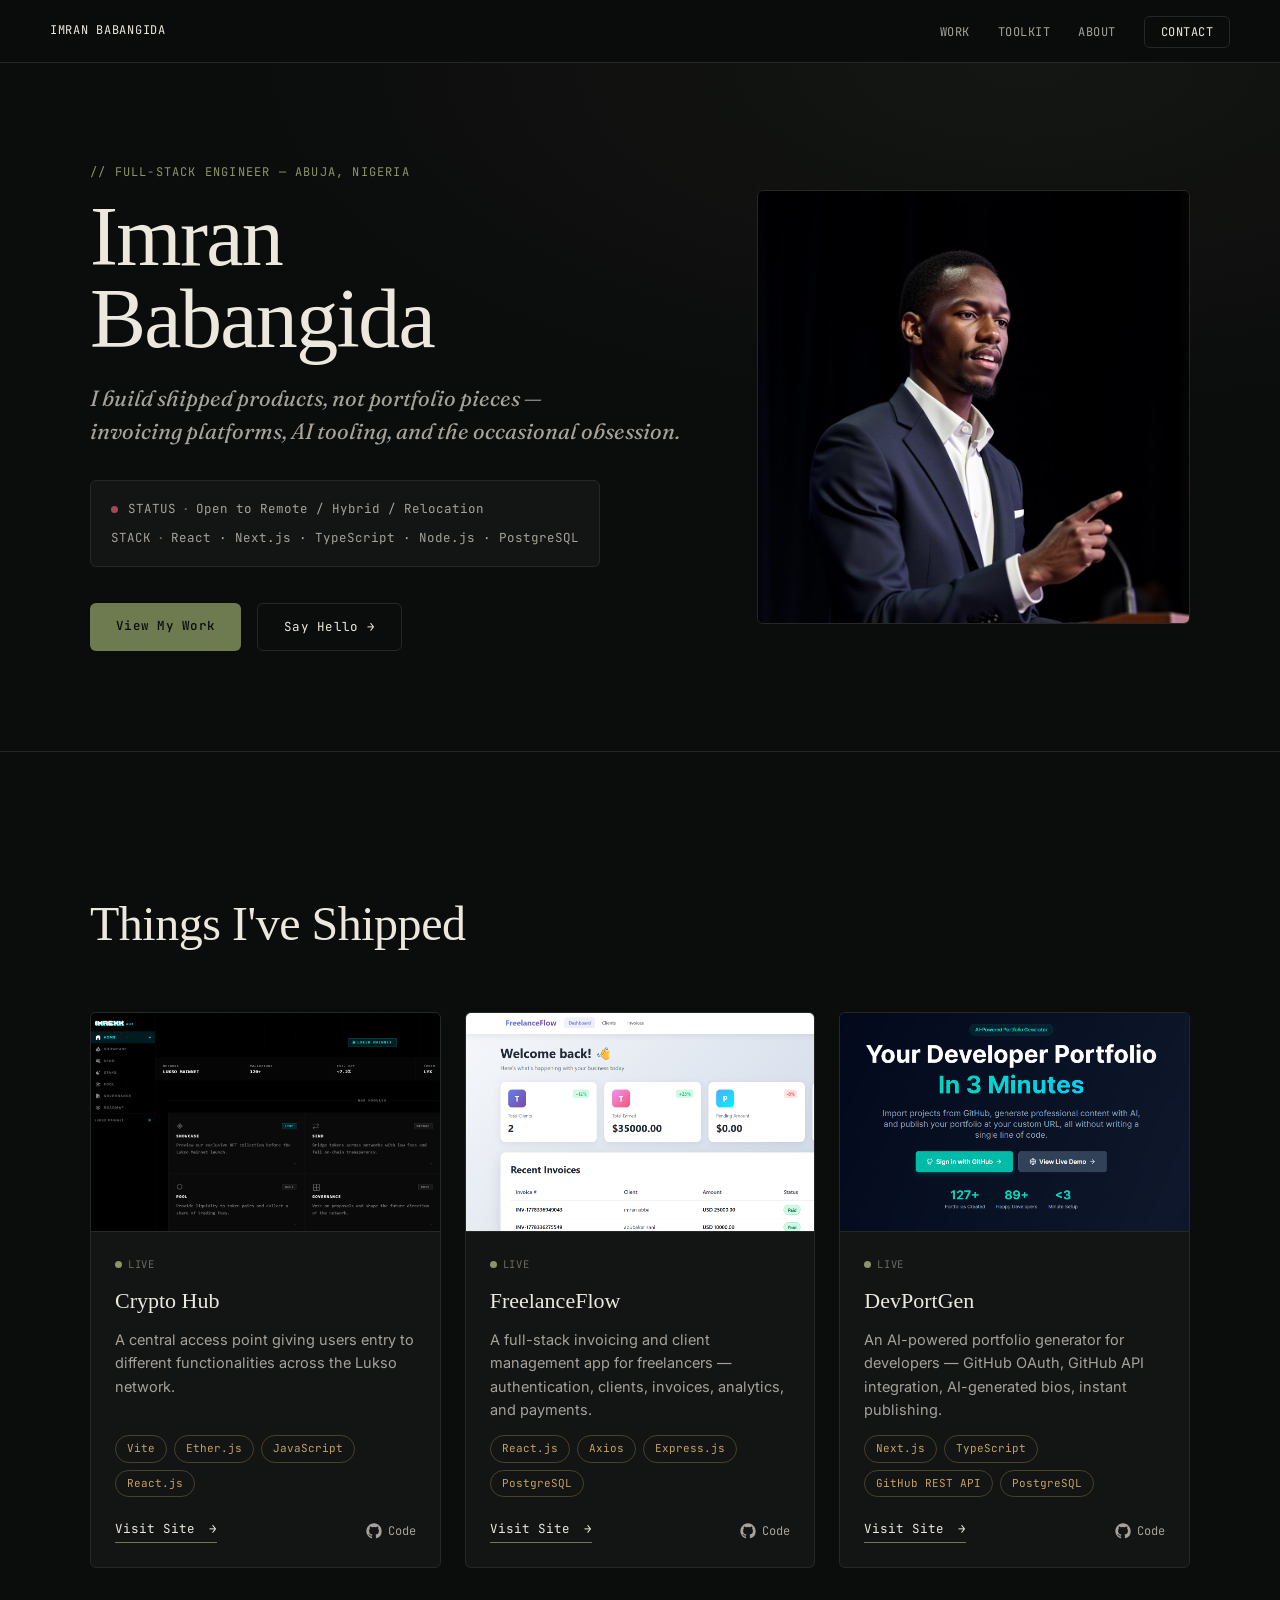
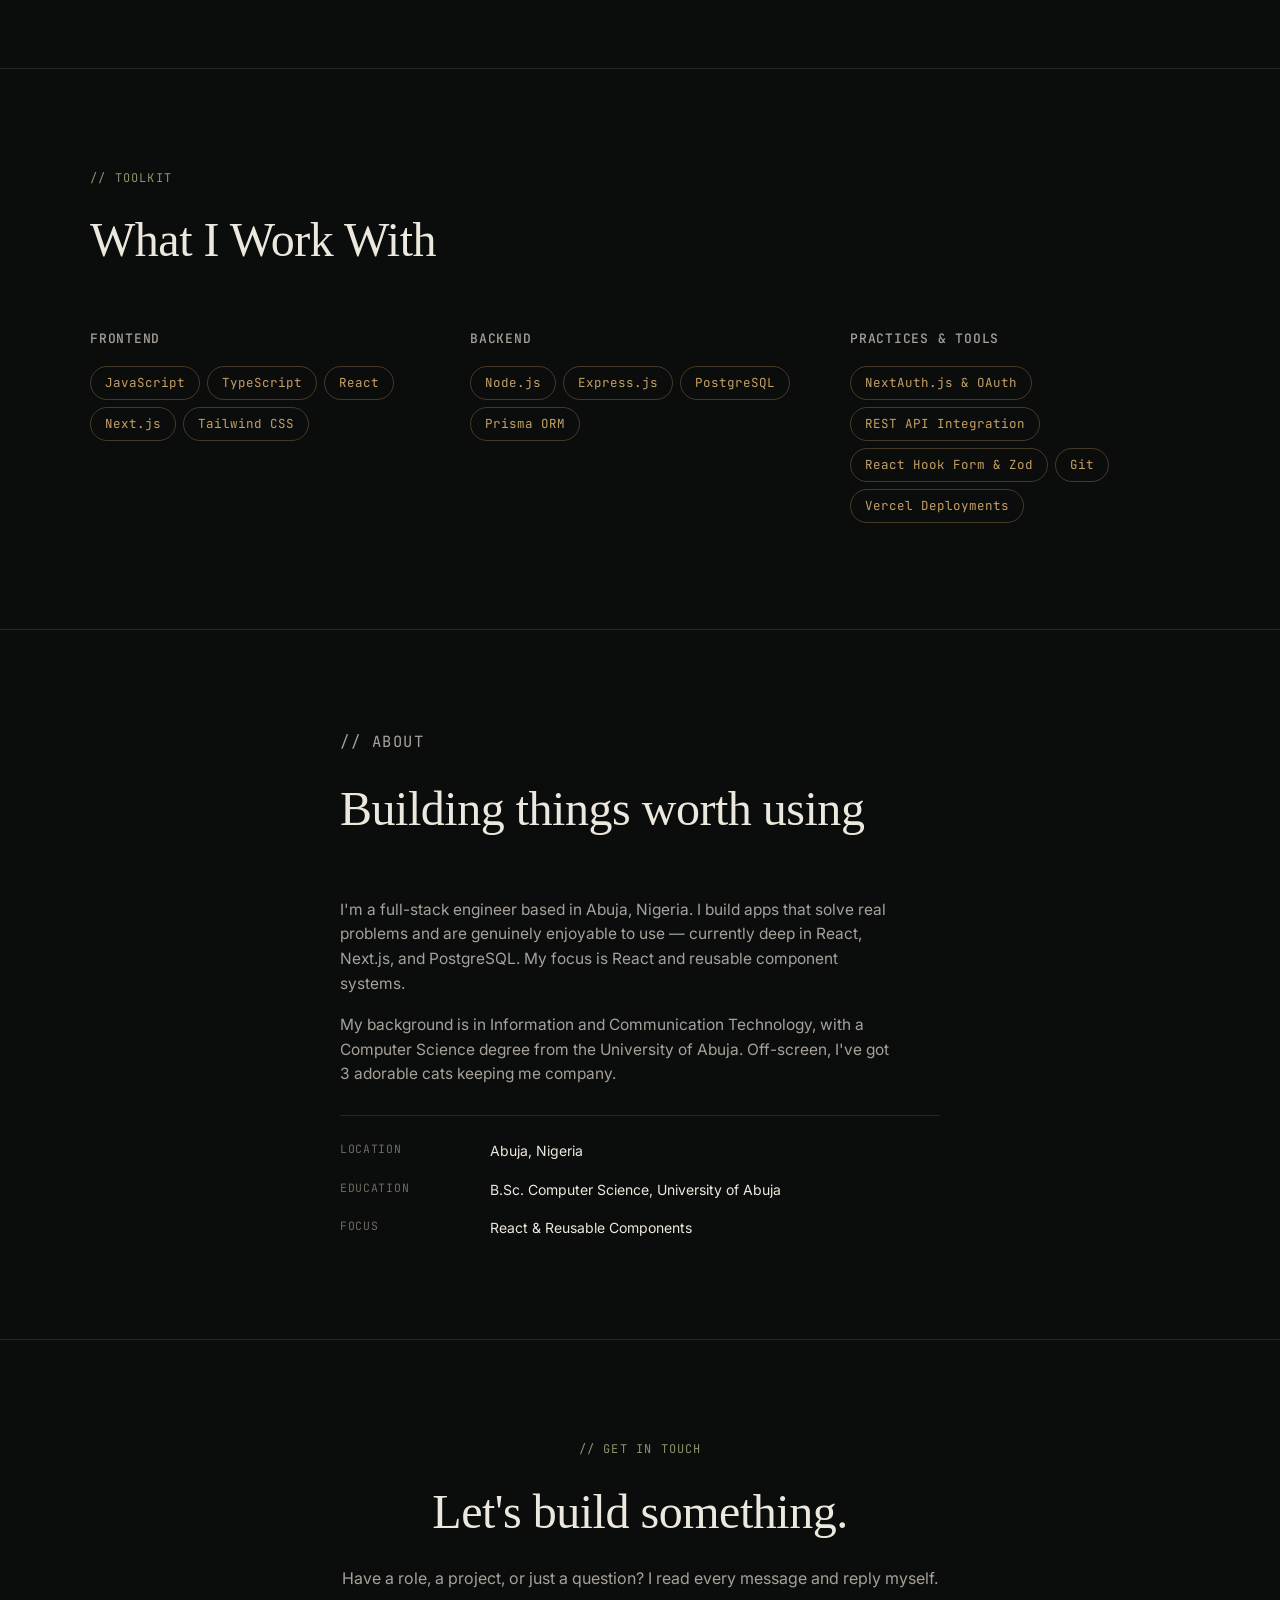
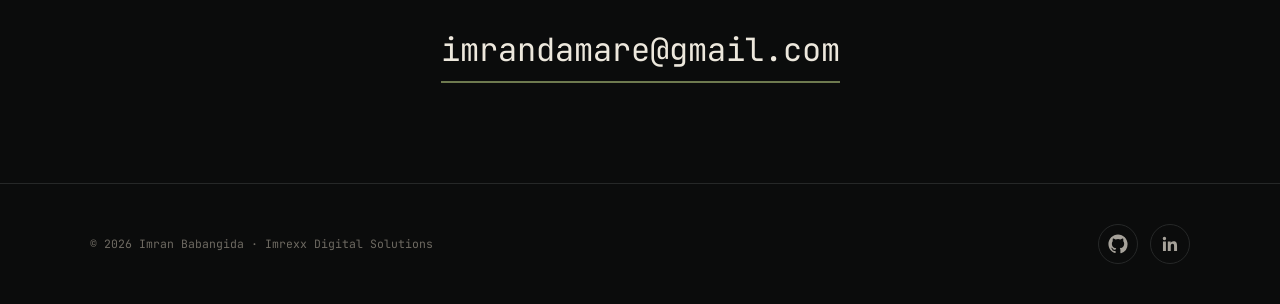
==== commit 6b59e15e: "new upgraded look" ====
--- a/index.html
+++ b/index.html
@@ -46,8 +46,8 @@
       <div class="row hero__grid">
         <div class="hero__text" data-reveal>
           <p class="eyebrow">// Full-Stack Engineer — Abuja, Nigeria</p>
-          <h1 class="heading-primary">Imran<br><span class="name-accent">Babangida</span></h1>
-          <p class="hero__lede">I build <em>shipped</em> products, not portfolio pieces —<br>invoicing platforms, AI tooling, and the occasional obsession.</p>
+          <h1 class="heading-primary">Imran<br>Babangida</h1>
+          <p class="hero__lede">I build shipped products, not portfolio pieces —<br>invoicing platforms, AI tooling, and the occasional obsession.</p>
 
           <div class="statusline" aria-label="Current status">
             <span class="statusline__row"><span class="dot" aria-hidden="true"></span>STATUS <span class="statusline__sep">·</span> Open to Remote / Hybrid / Relocation</span>
@@ -69,7 +69,7 @@
     <!-- ***** Work ***** -->
     <section class="work" id="work">
       <div class="row">
-        <p class="eyebrow" data-reveal data-index="01 /">Selected Work</p>
+        <p class="eyebrow" data-reveal>// Selected Work</p>
         <h2 data-reveal>Things I've Shipped</h2>
 
         <div class="work__grid">
@@ -91,7 +91,10 @@
               <div class="project__links">
                 <a href="https://imrexx-hub.vercel.app/" rel="noopener" target="_blank" class="link__text">Visit Site <span>&rarr;</span></a>
                 <a href="https://github.com/Imrexxx-OG/imrexxHub" rel="noopener" title="View Source Code" target="_blank" class="project__code">
-                  <svg class="project__code-icon" viewBox="0 0 16 16" width="16" height="16" fill="currentColor" aria-hidden="true"><path d="M8 0C3.58 0 0 3.58 0 8c0 3.54 2.29 6.53 5.47 7.59.4.07.55-.17.55-.38 0-.19-.01-.82-.01-1.49-2.01.37-2.53-.49-2.69-.94-.09-.23-.48-.94-.82-1.13-.28-.15-.68-.52-.01-.53.63-.01 1.08.58 1.23.82.72 1.21 1.87.87 2.33.66.07-.52.28-.87.51-1.07-1.78-.2-3.64-.89-3.64-3.95 0-.87.31-1.59.82-2.15-.08-.2-.36-1.02.08-2.12 0 0 .67-.21 2.2.82.64-.18 1.32-.27 2-.27.68 0 1.36.09 2 .27 1.53-1.04 2.2-.82 2.2-.82.44 1.1.16 1.92.08 2.12.51.56.82 1.27.82 2.15 0 3.07-1.87 3.75-3.65 3.95.29.25.54.73.54 1.48 0 1.07-.01 1.93-.01 2.2 0 .21.15.46.55.38A8.01 8.01 0 0 0 16 8c0-4.42-3.58-8-8-8Z"/></svg><span>Code</span>
+                  <svg viewBox="0 0 24 24" width="16" height="16" fill="currentColor" aria-hidden="true">
+                    <path d="M12 .5C5.73.5.5 5.73.5 12c0 5.09 3.29 9.4 7.86 10.93.57.1.78-.25.78-.55 0-.27-.01-1.16-.02-2.11-3.2.7-3.88-1.36-3.88-1.36-.52-1.33-1.28-1.69-1.28-1.69-1.04-.71.08-.7.08-.7 1.16.08 1.76 1.19 1.76 1.19 1.03 1.76 2.7 1.25 3.36.96.1-.75.4-1.25.73-1.54-2.55-.29-5.24-1.28-5.24-5.68 0-1.25.44-2.28 1.18-3.08-.12-.29-.51-1.46.11-3.05 0 0 .97-.31 3.18 1.18a11 11 0 0 1 5.79 0c2.2-1.49 3.17-1.18 3.17-1.18.63 1.59.23 2.76.12 3.05.74.8 1.18 1.83 1.18 3.08 0 4.41-2.7 5.38-5.27 5.67.42.36.78 1.07.78 2.16 0 1.56-.01 2.82-.01 3.2 0 .3.2.66.79.55A11.5 11.5 0 0 0 23.5 12c0-6.27-5.23-11.5-11.5-11.5z"/>
+                  </svg>
+                  Code
                 </a>
               </div>
             </div>
@@ -114,7 +117,10 @@
               <div class="project__links">
                 <a href="https://freelanceflow-frontend.vercel.app/dashboard" class="link__text" rel="noopener" target="_blank">Visit Site <span>&rarr;</span></a>
                 <a href="https://github.com/Imrexxx-OG/freelanceflow" rel="noopener" title="View Source Code" target="_blank" class="project__code">
-                  <svg class="project__code-icon" viewBox="0 0 16 16" width="16" height="16" fill="currentColor" aria-hidden="true"><path d="M8 0C3.58 0 0 3.58 0 8c0 3.54 2.29 6.53 5.47 7.59.4.07.55-.17.55-.38 0-.19-.01-.82-.01-1.49-2.01.37-2.53-.49-2.69-.94-.09-.23-.48-.94-.82-1.13-.28-.15-.68-.52-.01-.53.63-.01 1.08.58 1.23.82.72 1.21 1.87.87 2.33.66.07-.52.28-.87.51-1.07-1.78-.2-3.64-.89-3.64-3.95 0-.87.31-1.59.82-2.15-.08-.2-.36-1.02.08-2.12 0 0 .67-.21 2.2.82.64-.18 1.32-.27 2-.27.68 0 1.36.09 2 .27 1.53-1.04 2.2-.82 2.2-.82.44 1.1.16 1.92.08 2.12.51.56.82 1.27.82 2.15 0 3.07-1.87 3.75-3.65 3.95.29.25.54.73.54 1.48 0 1.07-.01 1.93-.01 2.2 0 .21.15.46.55.38A8.01 8.01 0 0 0 16 8c0-4.42-3.58-8-8-8Z"/></svg><span>Code</span>
+                  <svg viewBox="0 0 24 24" width="16" height="16" fill="currentColor" aria-hidden="true">
+                    <path d="M12 .5C5.73.5.5 5.73.5 12c0 5.09 3.29 9.4 7.86 10.93.57.1.78-.25.78-.55 0-.27-.01-1.16-.02-2.11-3.2.7-3.88-1.36-3.88-1.36-.52-1.33-1.28-1.69-1.28-1.69-1.04-.71.08-.7.08-.7 1.16.08 1.76 1.19 1.76 1.19 1.03 1.76 2.7 1.25 3.36.96.1-.75.4-1.25.73-1.54-2.55-.29-5.24-1.28-5.24-5.68 0-1.25.44-2.28 1.18-3.08-.12-.29-.51-1.46.11-3.05 0 0 .97-.31 3.18 1.18a11 11 0 0 1 5.79 0c2.2-1.49 3.17-1.18 3.17-1.18.63 1.59.23 2.76.12 3.05.74.8 1.18 1.83 1.18 3.08 0 4.41-2.7 5.38-5.27 5.67.42.36.78 1.07.78 2.16 0 1.56-.01 2.82-.01 3.2 0 .3.2.66.79.55A11.5 11.5 0 0 0 23.5 12c0-6.27-5.23-11.5-11.5-11.5z"/>
+                  </svg>
+                  Code
                 </a>
               </div>
             </div>
@@ -137,7 +143,10 @@
               <div class="project__links">
                 <a href="https://dev-port-gen.vercel.app/" rel="noopener" target="_blank" class="link__text">Visit Site <span>&rarr;</span></a>
                 <a href="https://github.com/Imrexxx-OG/DevPortGen" rel="noopener" title="View Source Code" target="_blank" class="project__code">
-                  <svg class="project__code-icon" viewBox="0 0 16 16" width="16" height="16" fill="currentColor" aria-hidden="true"><path d="M8 0C3.58 0 0 3.58 0 8c0 3.54 2.29 6.53 5.47 7.59.4.07.55-.17.55-.38 0-.19-.01-.82-.01-1.49-2.01.37-2.53-.49-2.69-.94-.09-.23-.48-.94-.82-1.13-.28-.15-.68-.52-.01-.53.63-.01 1.08.58 1.23.82.72 1.21 1.87.87 2.33.66.07-.52.28-.87.51-1.07-1.78-.2-3.64-.89-3.64-3.95 0-.87.31-1.59.82-2.15-.08-.2-.36-1.02.08-2.12 0 0 .67-.21 2.2.82.64-.18 1.32-.27 2-.27.68 0 1.36.09 2 .27 1.53-1.04 2.2-.82 2.2-.82.44 1.1.16 1.92.08 2.12.51.56.82 1.27.82 2.15 0 3.07-1.87 3.75-3.65 3.95.29.25.54.73.54 1.48 0 1.07-.01 1.93-.01 2.2 0 .21.15.46.55.38A8.01 8.01 0 0 0 16 8c0-4.42-3.58-8-8-8Z"/></svg><span>Code</span>
+                  <svg viewBox="0 0 24 24" width="16" height="16" fill="currentColor" aria-hidden="true">
+                    <path d="M12 .5C5.73.5.5 5.73.5 12c0 5.09 3.29 9.4 7.86 10.93.57.1.78-.25.78-.55 0-.27-.01-1.16-.02-2.11-3.2.7-3.88-1.36-3.88-1.36-.52-1.33-1.28-1.69-1.28-1.69-1.04-.71.08-.7.08-.7 1.16.08 1.76 1.19 1.76 1.19 1.03 1.76 2.7 1.25 3.36.96.1-.75.4-1.25.73-1.54-2.55-.29-5.24-1.28-5.24-5.68 0-1.25.44-2.28 1.18-3.08-.12-.29-.51-1.46.11-3.05 0 0 .97-.31 3.18 1.18a11 11 0 0 1 5.79 0c2.2-1.49 3.17-1.18 3.17-1.18.63 1.59.23 2.76.12 3.05.74.8 1.18 1.83 1.18 3.08 0 4.41-2.7 5.38-5.27 5.67.42.36.78 1.07.78 2.16 0 1.56-.01 2.82-.01 3.2 0 .3.2.66.79.55A11.5 11.5 0 0 0 23.5 12c0-6.27-5.23-11.5-11.5-11.5z"/>
+                  </svg>
+                  Code
                 </a>
               </div>
             </div>
@@ -150,7 +159,7 @@
     <!-- ***** Toolkit / Skills ***** -->
     <section class="toolkit" id="clients">
       <div class="row">
-        <p class="eyebrow" data-reveal data-index="02 /">Toolkit</p>
+        <p class="eyebrow" data-reveal>// Toolkit</p>
         <h2 data-reveal>What I Work With</h2>
 
         <div class="toolkit__grid">
@@ -193,13 +202,11 @@
     <section class="about" id="about">
       <div class="row about__content">
         <div class="about__text" data-reveal>
-          <p class="eyebrow" data-index="03 /">About</p>
+          <p class="eyebrow">// About</p>
           <h2>Building things worth using</h2>
           <p>I'm a full-stack engineer based in Abuja, Nigeria. I build apps that solve real problems and are genuinely enjoyable to use — currently deep in React, Next.js, and PostgreSQL. My focus is React and reusable component systems.</p>
           <p>My background is in Information and Communication Technology, with a Computer Science degree from the University of Abuja. Off-screen, I've got 3 adorable cats keeping me company.</p>
-        </div>
-
-        <div class="about__stats" data-reveal>
+
           <dl class="quickfacts">
             <div class="quickfacts__item">
               <dt>Location</dt>
@@ -235,21 +242,28 @@
       <p class="footer__copy">© 2026 Imran Babangida · Imrexx Digital Solutions</p>
       <ul class="footer__social-links">
         <li class="footer__social-link-item">
-          <a href="https://github.com/Imrexxx-OG" title="Link to Github Profile" target="_blank" rel="noopener">
-            <svg class="footer__social-image" viewBox="0 0 16 16" width="16" height="16" fill="currentColor" aria-hidden="true" role="img"><title>GitHub</title><path d="M8 0C3.58 0 0 3.58 0 8c0 3.54 2.29 6.53 5.47 7.59.4.07.55-.17.55-.38 0-.19-.01-.82-.01-1.49-2.01.37-2.53-.49-2.69-.94-.09-.23-.48-.94-.82-1.13-.28-.15-.68-.52-.01-.53.63-.01 1.08.58 1.23.82.72 1.21 1.87.87 2.33.66.07-.52.28-.87.51-1.07-1.78-.2-3.64-.89-3.64-3.95 0-.87.31-1.59.82-2.15-.08-.2-.36-1.02.08-2.12 0 0 .67-.21 2.2.82.64-.18 1.32-.27 2-.27.68 0 1.36.09 2 .27 1.53-1.04 2.2-.82 2.2-.82.44 1.1.16 1.92.08 2.12.51.56.82 1.27.82 2.15 0 3.07-1.87 3.75-3.65 3.95.29.25.54.73.54 1.48 0 1.07-.01 1.93-.01 2.2 0 .21.15.46.55.38A8.01 8.01 0 0 0 16 8c0-4.42-3.58-8-8-8Z"/></svg>
+          <a href="https://github.com/Imrexxx-OG" title="Link to Github Profile" target="_blank" rel="noopener" class="social-btn" aria-label="GitHub">
+            <svg viewBox="0 0 24 24" width="20" height="20" fill="currentColor" aria-hidden="true">
+              <path d="M12 .5C5.73.5.5 5.73.5 12c0 5.09 3.29 9.4 7.86 10.93.57.1.78-.25.78-.55 0-.27-.01-1.16-.02-2.11-3.2.7-3.88-1.36-3.88-1.36-.52-1.33-1.28-1.69-1.28-1.69-1.04-.71.08-.7.08-.7 1.16.08 1.76 1.19 1.76 1.19 1.03 1.76 2.7 1.25 3.36.96.1-.75.4-1.25.73-1.54-2.55-.29-5.24-1.28-5.24-5.68 0-1.25.44-2.28 1.18-3.08-.12-.29-.51-1.46.11-3.05 0 0 .97-.31 3.18 1.18a11 11 0 0 1 5.79 0c2.2-1.49 3.17-1.18 3.17-1.18.63 1.59.23 2.76.12 3.05.74.8 1.18 1.83 1.18 3.08 0 4.41-2.7 5.38-5.27 5.67.42.36.78 1.07.78 2.16 0 1.56-.01 2.82-.01 3.2 0 .3.2.66.79.55A11.5 11.5 0 0 0 23.5 12c0-6.27-5.23-11.5-11.5-11.5z"/>
+            </svg>
           </a>
         </li>
         <li class="footer__social-link-item">
-          <a href="https://www.linkedin.com/in/imran-babangida" title="Link to LinkedIn Profile" target="_blank" rel="noopener">
-            <svg class="footer__social-image" viewBox="0 0 24 24" width="16" height="16" fill="currentColor" aria-hidden="true" role="img"><title>LinkedIn</title><path d="M20.45 20.45h-3.55v-5.57c0-1.33-.02-3.04-1.85-3.04-1.85 0-2.14 1.45-2.14 2.94v5.67H9.36V9h3.41v1.56h.05c.48-.9 1.64-1.85 3.38-1.85 3.61 0 4.28 2.38 4.28 5.47v6.27ZM5.34 7.43a2.06 2.06 0 1 1 0-4.12 2.06 2.06 0 0 1 0 4.12ZM7.12 20.45H3.56V9h3.56v11.45Z"/></svg>
+          <a href="https://www.linkedin.com/in/imran-babangida" title="Link to LinkedIn Profile" target="_blank" rel="noopener" class="social-btn" aria-label="LinkedIn">
+            <svg viewBox="0 0 24 24" width="20" height="20" fill="currentColor" aria-hidden="true">
+              <path d="M20.45 20.45h-3.55v-5.57c0-1.33-.02-3.04-1.85-3.04-1.86 0-2.15 1.45-2.15 2.94v5.67H9.35V9h3.41v1.56h.05c.48-.9 1.64-1.85 3.37-1.85 3.6 0 4.27 2.37 4.27 5.45v6.29zM5.34 7.43a2.06 2.06 0 1 1 0-4.12 2.06 2.06 0 0 1 0 4.12zM7.12 20.45H3.56V9h3.56v11.45z"/>
+            </svg>
           </a>
         </li>
       </ul>
     </div>
   </footer>
 
-  <a href="#top" class="back-to-top" title="Back to Top">
-    <svg class="back-to-top__image" viewBox="0 0 24 24" width="20" height="20" fill="none" stroke="currentColor" stroke-width="2.5" stroke-linecap="round" stroke-linejoin="round" aria-hidden="true"><line x1="12" y1="19" x2="12" y2="5"></line><polyline points="5 12 12 5 19 12"></polyline></svg>
+  <a href="#top" class="back-to-top" title="Back to Top" aria-label="Back to top">
+    <svg viewBox="0 0 24 24" width="18" height="18" fill="none" stroke="currentColor" stroke-width="2" stroke-linecap="round" stroke-linejoin="round" aria-hidden="true">
+      <line x1="12" y1="19" x2="12" y2="5"></line>
+      <polyline points="5 12 12 5 19 12"></polyline>
+    </svg>
   </a>
   <script src="./index.js"></script>
 </body>
--- a/index.css
+++ b/index.css
@@ -1,784 +1,494 @@
 /* --------------------------------------- */
-/* ----- Design Tokens ----- */
+/* ----- Tokens ----- */
 /* --------------------------------------- */
 
 :root {
-    /* Color — dark with real depth (not flat black), plus a vivid
-       two-color accent used generously rather than as a hint */
-    --bg: #0b0a10;
-    --bg-panel: #16141d;
-    --bg-panel-2: #1e1b27;
-    --rule: #2c2836;
-
-    --ink: #f8f7fb;
-    --ink-dim: #a8a3b8;
-    --ink-faint: #6f6a80;
-
-    --accent: #ff5d3a;
-    --accent-2: #7c5cff;
-    --accent-contrast: #0b0a10;
-
-    --gradient: linear-gradient(120deg, var(--accent), var(--accent-2));
-
-    --serif: 'Fraunces', Georgia, serif;
-    --sans: 'Inter', -apple-system, BlinkMacSystemFont, 'Segoe UI', sans-serif;
-    --mono: 'JetBrains Mono', 'SF Mono', Consolas, monospace;
-
-    --container-max-width: 1180px;
-    --container-medium-width: 700px;
-
-    --gutter-huge: 10rem;
-    --gutter-medium: 5rem;
-    --gutter-normal: 2.5rem;
-    --gutter-small: 1.5rem;
-    --gutter-x-small: 0.75rem;
-
-    --radius-sm: 6px;
-    --radius-md: 14px;
-
-    --ease-snap: cubic-bezier(.2, .7, .3, 1);
-}
-
-/* --------------------------------------- */
-/* ----- Basic Setup ----- */
-/* --------------------------------------- */
-
-* { margin: 0; padding: 0; box-sizing: border-box; }
+  --ink: #0B0C0C;
+  --panel: #131414;
+  --panel-hover: #191B1B;
+  --line: #262828;
+  --bone: #EDE8DD;
+  --bone-dim: #A6A29A;
+  --bone-faint: #6E6A62;
+  --olive: #8A9569;
+  --olive-dim: #6E7A4F;
+  --brass: #C6A165;
+  --burgundy: #A34A4F;
+
+  --display: 'Fraunces', Georgia, serif;
+  --body: 'Inter', -apple-system, BlinkMacSystemFont, sans-serif;
+  --mono: 'JetBrains Mono', 'SF Mono', Consolas, monospace;
+
+  --max: 1180px;
+  --gutter-huge: 10rem;
+  --gutter-med: 5rem;
+  --gutter: 2.5rem;
+  --gutter-sm: 1.5rem;
+  --radius: 6px;
+}
+
+* { box-sizing: border-box; margin: 0; padding: 0; }
 
 html { scroll-behavior: smooth; }
 
+@media (prefers-reduced-motion: reduce) {
+  html { scroll-behavior: auto; }
+  * { animation-duration: 0.01ms !important; animation-iteration-count: 1 !important; transition-duration: 0.01ms !important; }
+}
+
 body {
-    font-family: var(--sans);
-    font-size: 1.7rem;
-    font-weight: 400;
-    color: var(--ink-dim);
-    line-height: 1.65;
-    background: var(--bg);
-    overflow-x: hidden;
-}
-
+  background: var(--ink);
+  color: var(--bone);
+  font-family: var(--body);
+  font-size: 1.6rem;
+  line-height: 1.6;
+  -webkit-font-smoothing: antialiased;
+  overflow-x: hidden;
+}
+
+html { font-size: 62.5%; }
+@media (max-width: 1000px) { html { font-size: 56%; } }
+
+.row { max-width: var(--max); margin: 0 auto; padding: 0 4rem; }
+@media (max-width: 700px) { .row { padding: 0 2.4rem; } }
+
+img { max-width: 100%; display: block; }
+
+a { color: inherit; text-decoration: none; }
+
+section { padding: var(--gutter-huge) 0; }
+
+.eyebrow {
+  font-family: var(--mono);
+  font-size: 1.2rem;
+  letter-spacing: 0.1em;
+  text-transform: uppercase;
+  color: var(--olive);
+  margin-bottom: 1.4rem;
+}
+
+h1, h2, h3 { font-family: var(--display); font-weight: 400; color: var(--bone); }
+
+h2 {
+  font-size: clamp(3.2rem, 4.5vw, 4.8rem);
+  letter-spacing: -0.01em;
+  margin-bottom: var(--gutter-med);
+  max-width: 16ch;
+}
+
+/* focus visibility */
+a:focus-visible, button:focus-visible {
+  outline: 2px solid var(--olive);
+  outline-offset: 3px;
+}
+
+/* --------------------------------------- */
+/* ----- Scroll reveal ----- */
+/* --------------------------------------- */
+
+[data-reveal] {
+  opacity: 0;
+  transform: translateY(16px);
+  transition: opacity 0.6s ease, transform 0.6s ease;
+}
+[data-reveal].is-visible {
+  opacity: 1;
+  transform: translateY(0);
+}
 @media (prefers-reduced-motion: reduce) {
-    *, *::before, *::after {
-        animation-duration: .001ms !important;
-        animation-iteration-count: 1 !important;
-        transition-duration: .001ms !important;
-        scroll-behavior: auto !important;
-    }
-}
-
-.row {
-    max-width: var(--container-max-width);
-    margin: 0 auto;
-    padding: 0 var(--gutter-medium);
-    position: relative;
-}
-
-@media (max-width: 900px) { .row { padding: 0 var(--gutter-normal); } }
-@media (max-width: 500px) { .row { padding: 0 var(--gutter-small); } }
-
-section {
-    padding: var(--gutter-huge) 0;
-    border-bottom: 1px solid var(--rule);
-    position: relative;
-}
-
-img { max-width: 100%; display: block; }
-
-/* --------------------------------------- */
-/* ----- Typography ----- */
-/* --------------------------------------- */
-
-h1, h2, h3 {
-    font-family: var(--sans);
-    font-weight: 800;
-    line-height: 1.02;
-    letter-spacing: -.03em;
-    color: var(--ink);
-}
-
-em {
-    font-family: var(--serif);
-    font-style: italic;
-    font-weight: 500;
-    background: var(--gradient);
-    -webkit-background-clip: text;
-    background-clip: text;
-    color: transparent;
-}
-
-.eyebrow {
-    display: inline-flex;
-    align-items: center;
-    gap: .8rem;
-    font-family: var(--mono);
-    font-size: 1.3rem;
-    letter-spacing: .08em;
-    color: var(--accent);
-    text-transform: uppercase;
-    margin-bottom: var(--gutter-small);
+  [data-reveal] { opacity: 1; transform: none; transition: none; }
+}
+
+/* --------------------------------------- */
+/* ----- Nav ----- */
+/* --------------------------------------- */
+
+.nav-wrap {
+  position: sticky;
+  top: 0;
+  z-index: 20;
+  background: rgba(11, 12, 12, 0.88);
+  backdrop-filter: blur(10px);
+  border-bottom: 1px solid var(--line);
+}
+
+.nav {
+  display: flex;
+  align-items: center;
+  justify-content: space-between;
+  padding: 1.8rem 0;
+}
+
+.nav__mark {
+  font-family: var(--mono);
+  font-size: 1.2rem;
+  letter-spacing: 0.06em;
+  color: var(--bone);
+}
+
+.nav__items {
+  display: flex;
+  list-style: none;
+  gap: 2.8rem;
+  align-items: center;
+}
+
+.nav__link {
+  font-family: var(--mono);
+  font-size: 1.2rem;
+  letter-spacing: 0.04em;
+  text-transform: uppercase;
+  color: var(--bone-dim);
+  transition: color 0.2s;
+}
+.nav__link:hover { color: var(--olive); }
+
+.nav__link--cta {
+  color: var(--bone);
+  border: 1px solid var(--line);
+  padding: 0.7rem 1.6rem;
+  border-radius: var(--radius);
+}
+.nav__link--cta:hover {
+  border-color: var(--olive);
+  color: var(--olive);
+}
+
+@media (max-width: 700px) {
+  .nav__items { gap: 1.6rem; }
+  .nav__link { font-size: 1.05rem; }
+  .nav__link--cta { padding: 0.5rem 1rem; }
+}
+
+/* --------------------------------------- */
+/* ----- Hero ----- */
+/* --------------------------------------- */
+
+.hero {
+  padding: var(--gutter-huge) 0;
+  border-bottom: 1px solid var(--line);
+  background:
+    radial-gradient(ellipse 60% 50% at 80% 0%, rgba(138,149,105,0.08), transparent),
+    var(--ink);
+}
+
+.hero__grid {
+  display: grid;
+  grid-template-columns: 1.4fr 1fr;
+  gap: 6rem;
+  align-items: center;
+}
+
+@media (max-width: 900px) {
+  .hero__grid { grid-template-columns: 1fr; gap: 3rem; }
+  .hero__portrait { order: -1; max-width: 22rem; }
 }
 
 .heading-primary {
-    font-size: clamp(5rem, 9vw, 10rem);
-    letter-spacing: -.04em;
-    line-height: .92;
-}
-
-.heading-primary .name-accent {
-    background: var(--gradient);
-    -webkit-background-clip: text;
-    background-clip: text;
-    color: transparent;
-}
-
-h2 {
-    font-size: clamp(3.2rem, 5vw, 5rem);
-    margin-bottom: var(--gutter-medium);
-}
-
-h3 { font-size: 2.1rem; font-weight: 700; margin-bottom: var(--gutter-x-small); }
-
-p { margin: var(--gutter-x-small) 0; max-width: 60ch; }
-
-/* --------------------------------------- */
-/* ----- Links, Buttons, Focus ----- */
-/* --------------------------------------- */
-
-a {
-    color: var(--ink);
-    text-decoration: none;
-    transition: color .2s var(--ease-snap);
-}
-
-button:focus, a:focus {
-    outline: 2px solid var(--accent);
-    outline-offset: 3px;
-}
-
-body:not(.user-is-tabbing) button:focus,
-body:not(.user-is-tabbing) a:focus { outline: none; }
+  font-size: clamp(4.8rem, 8vw, 8.4rem);
+  line-height: 0.98;
+  letter-spacing: -0.02em;
+  margin-bottom: 2.2rem;
+}
+
+.hero__lede {
+  font-family: var(--display);
+  font-style: italic;
+  font-size: clamp(1.8rem, 2.2vw, 2.2rem);
+  color: var(--bone-dim);
+  line-height: 1.5;
+  max-width: 46ch;
+  margin-bottom: 3.2rem;
+}
+
+.statusline {
+  font-family: var(--mono);
+  font-size: 1.25rem;
+  color: var(--bone-dim);
+  display: flex;
+  flex-direction: column;
+  gap: 0.9rem;
+  margin-bottom: 3.6rem;
+  padding: 1.8rem 2rem;
+  border: 1px solid var(--line);
+  border-radius: var(--radius);
+  background: var(--panel);
+  width: fit-content;
+}
+
+.statusline__row { display: flex; align-items: center; gap: 0.4rem; }
+.statusline__sep { color: var(--bone-faint); margin: 0 0.2rem; }
+
+.dot {
+  display: inline-block;
+  width: 7px;
+  height: 7px;
+  border-radius: 50%;
+  background: var(--burgundy);
+  margin-right: 0.6rem;
+  flex-shrink: 0;
+}
+.dot--live { background: var(--olive); }
+
+.hero__actions { display: flex; gap: 1.6rem; flex-wrap: wrap; }
+
+.hero__portrait img {
+  border-radius: var(--radius);
+  border: 1px solid var(--line);
+  filter: grayscale(15%);
+}
+
+/* --------------------------------------- */
+/* ----- Buttons & links ----- */
+/* --------------------------------------- */
 
 .btn {
-    position: relative;
-    display: inline-flex;
-    align-items: center;
-    gap: .6rem;
-    padding: 1.3rem 3rem;
-    font-family: var(--sans);
-    font-size: 1.5rem;
-    font-weight: 600;
-    letter-spacing: -.01em;
-    border-radius: 999px;
-    border: 1px solid transparent;
-    cursor: pointer;
-    transition: transform .18s var(--ease-snap), box-shadow .25s var(--ease-snap), border-color .2s var(--ease-snap), color .2s var(--ease-snap);
-}
-
-.btn:hover { transform: translateY(-3px); }
-.btn:active { transform: translateY(-1px) scale(.97); }
+  display: inline-block;
+  font-family: var(--mono);
+  font-size: 1.25rem;
+  letter-spacing: 0.02em;
+  padding: 1.3rem 2.6rem;
+  border-radius: var(--radius);
+  transition: all 0.2s ease;
+}
 
 .btn--primary {
-    background: var(--gradient);
-    color: #fff;
-}
-
-.btn--primary:hover {
-    box-shadow: 0 12px 28px rgba(255, 93, 58, .35);
-}
+  background: var(--olive-dim);
+  color: var(--ink);
+  font-weight: 500;
+}
+.btn--primary:hover { background: var(--olive); transform: translateY(-2px); }
 
 .btn--ghost {
-    border-color: var(--rule);
-    color: var(--ink);
-    background: var(--bg-panel);
-}
-
-.btn--ghost:hover {
-    border-color: var(--accent-2);
-    color: var(--ink);
-    box-shadow: 0 12px 28px rgba(124, 92, 255, .2);
-}
+  border: 1px solid var(--line);
+  color: var(--bone);
+}
+.btn--ghost:hover { border-color: var(--olive); color: var(--olive); }
 
 .link__text {
-    position: relative;
-    display: inline-flex;
-    align-items: center;
-    gap: .5rem;
-    font-family: var(--mono);
-    font-size: 1.4rem;
-    font-weight: 500;
-    color: var(--ink);
-    padding-bottom: .3rem;
-    border-bottom: 1px solid var(--rule);
-}
-
-.link__text span { transition: transform .2s var(--ease-snap); }
-
-.link__text:hover { color: var(--accent); border-color: var(--accent); }
-.link__text:hover span { transform: translateX(3px); }
-
-/* --------------------------------------- */
-/* ----- Status Dots ----- */
-/* --------------------------------------- */
-
-.dot {
-    display: inline-block;
-    width: 8px;
-    height: 8px;
-    border-radius: 50%;
-    background: var(--accent-2);
-    box-shadow: 0 0 0 4px rgba(124, 92, 255, .18);
-    animation: pulse 2.4s ease-in-out infinite;
-}
-
-.dot--live {
-    background: var(--accent);
-    box-shadow: 0 0 0 4px rgba(255, 93, 58, .18);
-}
-
-@keyframes pulse {
-    0%, 100% { opacity: 1; }
-    50% { opacity: .4; }
-}
-
-/* --------------------------------------- */
-/* ----- Tags ----- */
-/* --------------------------------------- */
+  font-family: var(--mono);
+  font-size: 1.25rem;
+  border-bottom: 1px solid var(--olive-dim);
+  padding-bottom: 0.3rem;
+  transition: color 0.2s, border-color 0.2s;
+}
+.link__text:hover { color: var(--olive); border-color: var(--olive); }
+.link__text span { padding-left: 0.6rem; }
+
+/* --------------------------------------- */
+/* ----- Work ----- */
+/* --------------------------------------- */
+
+.work { border-bottom: 1px solid var(--line); }
+
+.work__grid {
+  display: grid;
+  grid-template-columns: repeat(3, 1fr);
+  gap: 2.4rem;
+}
+
+@media (max-width: 900px) {
+  .work__grid { grid-template-columns: 1fr; }
+}
+
+.project {
+  background: var(--panel);
+  border: 1px solid var(--line);
+  border-radius: var(--radius);
+  overflow: hidden;
+  display: flex;
+  flex-direction: column;
+  transition: transform 0.25s ease, border-color 0.25s ease;
+}
+.project:hover { transform: translateY(-4px); border-color: var(--olive-dim); }
+
+.project__image-box { border-bottom: 1px solid var(--line); }
+.project__image { aspect-ratio: 16/10; object-fit: cover; width: 100%; }
+
+.project__body { padding: 2.4rem; display: flex; flex-direction: column; gap: 1rem; flex: 1; }
+
+.project__meta {
+  display: flex;
+  align-items: center;
+  font-family: var(--mono);
+  font-size: 1.05rem;
+  letter-spacing: 0.06em;
+  color: var(--bone-faint);
+}
+
+.project__body h3 { font-size: 2.2rem; }
+.project__body p { color: var(--bone-dim); font-size: 1.45rem; line-height: 1.6; flex: 1; }
 
 .tags {
-    display: flex;
-    flex-wrap: wrap;
-    gap: .8rem;
-    list-style: none;
-    margin: var(--gutter-x-small) 0 var(--gutter-normal);
-}
-
+  list-style: none;
+  display: flex;
+  flex-wrap: wrap;
+  gap: 0.7rem;
+  margin: 0.4rem 0 0.6rem;
+}
 .tags li {
-    font-family: var(--mono);
-    font-size: 1.2rem;
-    color: var(--ink);
-    padding: .6rem 1.3rem;
-    border-radius: 999px;
-    background: var(--bg-panel-2);
-    border: 1px solid var(--rule);
-}
-
-.tags--lg li {
-    font-size: 1.4rem;
-    padding: .8rem 1.6rem;
-}
-
-/* Cycle tag borders through the two accents for visual rhythm */
-.tags li:nth-child(3n+1) { border-color: rgba(255, 93, 58, .4); }
-.tags li:nth-child(3n+2) { border-color: rgba(124, 92, 255, .4); }
-
-/* --------------------------------------- */
-/* ----- Reveal on Scroll ----- */
-/* --------------------------------------- */
-
-.reveal-init {
-    opacity: 0;
-    transform: translateY(26px);
-    transition: opacity .7s var(--ease-snap), transform .7s var(--ease-snap);
-}
-
-.reveal-in { opacity: 1; transform: none; }
-
-/* --------------------------------------- */
-/* ----- Back to Top ----- */
+  font-family: var(--mono);
+  font-size: 1.1rem;
+  color: var(--brass);
+  border: 1px solid rgba(198, 161, 101, 0.3);
+  border-radius: 999px;
+  padding: 0.4rem 1.1rem;
+}
+.tags--lg li { font-size: 1.25rem; padding: 0.6rem 1.4rem; }
+
+.project__links {
+  display: flex;
+  align-items: center;
+  justify-content: space-between;
+  margin-top: 0.6rem;
+}
+
+.project__code {
+  display: flex;
+  align-items: center;
+  gap: 0.6rem;
+  font-family: var(--mono);
+  font-size: 1.2rem;
+  color: var(--bone-dim);
+  transition: color 0.2s;
+}
+.project__code img { height: 1.6rem; opacity: 0.8; }
+.project__code:hover { color: var(--olive); }
+
+/* --------------------------------------- */
+/* ----- Toolkit ----- */
+/* --------------------------------------- */
+
+.toolkit { border-bottom: 1px solid var(--line); }
+
+.toolkit__grid {
+  display: grid;
+  grid-template-columns: repeat(3, 1fr);
+  gap: 4rem;
+}
+@media (max-width: 900px) {
+  .toolkit__grid { grid-template-columns: 1fr; gap: 3rem; }
+}
+
+.toolkit__label {
+  font-family: var(--mono);
+  font-size: 1.3rem;
+  text-transform: uppercase;
+  letter-spacing: 0.06em;
+  color: var(--bone-dim);
+  margin-bottom: 1.6rem;
+  font-weight: 500;
+}
+
+/* --------------------------------------- */
+/* ----- About ----- */
+/* --------------------------------------- */
+
+.about { border-bottom: 1px solid var(--line); }
+
+.about__content { max-width: 68ch; }
+
+.about__text h2 { max-width: none; }
+.about__text p { color: var(--bone-dim); font-size: 1.55rem; margin-bottom: 1.6rem; max-width: 56ch; }
+
+.quickfacts {
+  display: grid;
+  gap: 1.6rem;
+  margin-top: 2.8rem;
+  border-top: 1px solid var(--line);
+  padding-top: 2.4rem;
+}
+.quickfacts__item {
+  display: grid;
+  grid-template-columns: 14rem 1fr;
+  gap: 1rem;
+}
+.quickfacts dt {
+  font-family: var(--mono);
+  font-size: 1.15rem;
+  text-transform: uppercase;
+  letter-spacing: 0.06em;
+  color: var(--bone-faint);
+}
+.quickfacts dd { font-size: 1.4rem; color: var(--bone); }
+
+/* --------------------------------------- */
+/* ----- Contact ----- */
+/* --------------------------------------- */
+
+.contact { text-align: center; border-bottom: 1px solid var(--line); }
+.contact h2 { max-width: none; margin-bottom: 1.6rem; }
+.contact__lede { color: var(--bone-dim); font-size: 1.6rem; margin-bottom: 3.2rem; }
+
+.contact__email {
+  display: inline-block;
+  font-family: var(--mono);
+  font-size: clamp(2rem, 4vw, 3.2rem);
+  color: var(--bone);
+  border-bottom: 2px solid var(--olive-dim);
+  padding-bottom: 0.6rem;
+  transition: color 0.2s, border-color 0.2s;
+}
+.contact__email:hover { color: var(--olive); border-color: var(--olive); }
+
+/* --------------------------------------- */
+/* ----- Footer ----- */
+/* --------------------------------------- */
+
+.footer { padding: 4rem 0; }
+.footer__row {
+  display: flex;
+  align-items: center;
+  justify-content: space-between;
+  flex-wrap: wrap;
+  gap: 1.6rem;
+}
+.footer__copy { font-family: var(--mono); font-size: 1.15rem; color: var(--bone-faint); }
+.footer__social-links { display: flex; list-style: none; gap: 1.2rem; }
+
+.social-btn {
+  display: flex;
+  align-items: center;
+  justify-content: center;
+  width: 4rem;
+  height: 4rem;
+  border: 1px solid var(--line);
+  border-radius: 50%;
+  color: var(--bone-dim);
+  transition: all 0.2s ease;
+}
+.social-btn:hover {
+  color: var(--olive);
+  border-color: var(--olive);
+  transform: translateY(-2px);
+}
+
+/* --------------------------------------- */
+/* ----- Back to top ----- */
 /* --------------------------------------- */
 
 .back-to-top {
-    position: fixed;
-    bottom: 4rem;
-    right: 4rem;
-    display: flex;
-    justify-content: center;
-    align-items: center;
-    height: 5.4rem;
-    width: 5.4rem;
-    background: var(--gradient);
-    border-radius: 50%;
-    z-index: 10;
-    visibility: hidden;
-    opacity: 0;
-    transform: scale(0);
-    transition: transform .3s var(--ease-snap), opacity .3s var(--ease-snap), box-shadow .25s var(--ease-snap);
-}
-
-.back-to-top:hover { box-shadow: 0 12px 28px rgba(255, 93, 58, .4); }
-
-.back-to-top__image { color: #fff; }
-
-@media (max-width: 900px) { .back-to-top { right: 2rem; bottom: 2.5rem; } }
-
-/* --------------------------------------- */
-/* ----- Navigation ----- */
-/* --------------------------------------- */
-
-.nav-wrap {
-    position: sticky;
-    top: 0;
-    z-index: 20;
-    background: rgba(11, 10, 16, .85);
-    backdrop-filter: blur(12px);
-    -webkit-backdrop-filter: blur(12px);
-    border-bottom: 1px solid var(--rule);
-}
-
-.nav {
-    display: flex;
-    justify-content: space-between;
-    align-items: center;
-    padding: var(--gutter-small) 0;
-}
-
-.nav__mark {
-    font-family: var(--sans);
-    font-weight: 800;
-    font-size: 1.5rem;
-    letter-spacing: -.01em;
-    color: var(--ink);
-}
-
-.nav__mark:hover { color: var(--accent); }
-
-.nav__items {
-    display: flex;
-    align-items: center;
-    gap: var(--gutter-normal);
-    list-style: none;
-}
-
-.nav__link {
-    position: relative;
-    font-family: var(--sans);
-    font-weight: 500;
-    font-size: 1.4rem;
-    color: var(--ink-dim);
-    padding-bottom: .3rem;
-}
-
-.nav__link::after {
-    content: '';
-    position: absolute;
-    bottom: 0;
-    left: 0;
-    width: 0;
-    height: 2px;
-    background: var(--gradient);
-    transition: width .25s var(--ease-snap);
-}
-
-.nav__link:hover { color: var(--ink); }
-.nav__link:hover::after { width: 100%; }
-
-.nav__link--cta {
-    color: #fff;
-    background: var(--gradient);
-    border-radius: 999px;
-    padding: .8rem 1.8rem !important;
-    font-weight: 600;
-}
-
-.nav__link--cta::after { display: none; }
-.nav__link--cta:hover { box-shadow: 0 8px 20px rgba(255, 93, 58, .3); }
-
-@media (max-width: 700px) {
-    .nav__items { gap: var(--gutter-small); }
-    .nav__link { font-size: 1.2rem; }
-}
-
-@media (max-width: 560px) {
-    .nav { flex-direction: column; gap: 1.5rem; }
-}
-
-/* --------------------------------------- */
-/* ----- Hero ----- */
-/* --------------------------------------- */
-
-.hero {
-    padding-top: var(--gutter-huge);
-    border-bottom: 1px solid var(--rule);
-    overflow: hidden;
-}
-
-.hero::before {
-    content: '';
-    position: absolute;
-    top: -20%;
-    right: -10%;
-    width: 60vw;
-    height: 60vw;
-    max-width: 700px;
-    max-height: 700px;
-    background: radial-gradient(circle, rgba(124, 92, 255, .22), transparent 70%);
-    filter: blur(10px);
-    pointer-events: none;
-    z-index: 0;
-}
-
-.hero .row { z-index: 1; }
-
-.hero__grid {
-    display: grid;
-    grid-template-columns: 1.3fr 1fr;
-    gap: var(--gutter-huge);
-    align-items: center;
-}
-
-.hero__lede { font-size: 2rem; color: var(--ink-dim); max-width: 48ch; }
-
-.statusline {
-    display: flex;
-    flex-direction: column;
-    gap: 0;
-    margin: var(--gutter-normal) 0;
-    width: fit-content;
-    border: 1px solid var(--rule);
-    border-radius: var(--radius-md);
-    overflow: hidden;
-    background: var(--bg-panel);
-}
-
-.statusline__row {
-    display: flex;
-    align-items: center;
-    gap: .9rem;
-    font-family: var(--mono);
-    font-size: 1.3rem;
-    color: var(--ink-dim);
-    padding: 1.1rem 1.8rem;
-}
-
-.statusline__row:first-child {
-    color: var(--ink);
-    border-bottom: 1px solid var(--rule);
-}
-
-.statusline__sep { color: var(--ink-faint); }
-
-.hero__actions {
-    display: flex;
-    flex-wrap: wrap;
-    gap: 1.4rem;
-    margin-top: var(--gutter-normal);
-}
-
-.hero__portrait {
-    position: relative;
-    border-radius: var(--radius-md);
-    padding: 6px;
-    background: var(--gradient);
-}
-
-.hero__portrait img {
-    border-radius: calc(var(--radius-md) - 4px);
-    aspect-ratio: 4 / 5;
-    object-fit: cover;
-    display: block;
-}
-
-@media (max-width: 900px) {
-    .hero__grid { grid-template-columns: 1fr; gap: var(--gutter-normal); }
-    .hero__portrait { max-width: 320px; order: -1; }
-}
-
-@media (max-width: 500px) {
-    .hero { padding-top: var(--gutter-medium); }
-    .hero__lede { font-size: 1.7rem; }
-}
-
-/* --------------------------------------- */
-/* ----- Section Index Numbers ----- */
-/* --------------------------------------- */
-
-.eyebrow::before {
-    content: attr(data-index);
-    font-family: var(--mono);
-    color: var(--ink-faint);
-}
-
-/* --------------------------------------- */
-/* ----- Work ----- */
-/* --------------------------------------- */
-
-.work__grid {
-    display: grid;
-    grid-template-columns: repeat(auto-fit, minmax(320px, 1fr));
-    gap: var(--gutter-normal);
-}
-
-.project {
-    display: flex;
-    flex-direction: column;
-    background: var(--bg-panel);
-    border: 1px solid var(--rule);
-    border-radius: var(--radius-md);
-    overflow: hidden;
-    transition: transform .25s var(--ease-snap), border-color .25s var(--ease-snap), box-shadow .25s var(--ease-snap);
-}
-
-.project:nth-child(3n+1) { border-top: 3px solid var(--accent); }
-.project:nth-child(3n+2) { border-top: 3px solid var(--accent-2); }
-.project:nth-child(3n+3) { border-top: 3px solid var(--ink); }
-
-.project:hover {
-    transform: translateY(-6px);
-    box-shadow: 0 24px 48px rgba(0, 0, 0, .4);
-}
-
-.project__image-box {
-    aspect-ratio: 16 / 10;
-    overflow: hidden;
-    background: var(--bg);
-}
-
-.project__image {
-    width: 100%;
-    height: 100%;
-    object-fit: cover;
-    transition: transform .4s var(--ease-snap);
-}
-
-.project:hover .project__image { transform: scale(1.06); }
-
-.project__body {
-    display: flex;
-    flex-direction: column;
-    flex: 1;
-    padding: var(--gutter-small);
-}
-
-.project__meta {
-    display: flex;
-    align-items: center;
-    gap: .8rem;
-    font-family: var(--mono);
-    font-size: 1.1rem;
-    letter-spacing: .08em;
-    color: var(--accent);
-    margin-bottom: var(--gutter-x-small);
-}
-
-.project__body h3 { font-size: 2.3rem; }
-.project__body p { color: var(--ink-dim); font-size: 1.5rem; }
-
-.project__links {
-    display: flex;
-    align-items: center;
-    justify-content: space-between;
-    margin-top: auto;
-    padding-top: var(--gutter-small);
-}
-
-.project__code {
-    display: inline-flex;
-    align-items: center;
-    gap: .6rem;
-    font-family: var(--mono);
-    font-size: 1.3rem;
-    color: var(--ink-dim);
-}
-
-.project__code:hover { color: var(--accent-2); }
-
-.project__code-icon { color: var(--ink-dim); transition: color .2s var(--ease-snap); }
-.project__code:hover .project__code-icon { color: var(--accent-2); }
-
-/* --------------------------------------- */
-/* ----- Toolkit ----- */
-/* --------------------------------------- */
-
-.toolkit__grid {
-    display: grid;
-    grid-template-columns: repeat(3, 1fr);
-    gap: var(--gutter-medium);
-}
-
-.toolkit__label {
-    font-family: var(--sans);
-    font-size: 1.6rem;
-    font-weight: 700;
-    color: var(--ink);
-    padding-bottom: var(--gutter-x-small);
-    margin-bottom: var(--gutter-small);
-    position: relative;
-}
-
-.toolkit__label::after {
-    content: '';
-    display: block;
-    width: 3.2rem;
-    height: 4px;
-    border-radius: 2px;
-    background: var(--gradient);
-    margin-top: .8rem;
-}
-
-@media (max-width: 800px) {
-    .toolkit__grid { grid-template-columns: 1fr; gap: var(--gutter-normal); }
-}
-
-/* --------------------------------------- */
-/* ----- About ----- */
-/* --------------------------------------- */
-
-.about {
-    position: relative;
-    overflow: hidden;
-}
-
-.about::before {
-    content: '';
-    position: absolute;
-    bottom: -30%;
-    left: -10%;
-    width: 50vw;
-    height: 50vw;
-    max-width: 600px;
-    max-height: 600px;
-    background: radial-gradient(circle, rgba(255, 93, 58, .16), transparent 70%);
-    filter: blur(10px);
-    pointer-events: none;
-}
-
-.about .row { z-index: 1; }
-
-.about__content {
-    display: grid;
-    grid-template-columns: 1.2fr .8fr;
-    gap: var(--gutter-huge);
-    align-items: start;
-}
-
-.about__text p { font-size: 1.8rem; max-width: 56ch; }
-
-.about__stats {
-    display: flex;
-    flex-direction: column;
-    gap: 1.4rem;
-    margin-top: 4.6rem;
-}
-
-.quickfacts { display: flex; flex-direction: column; gap: 1.4rem; }
-
-.quickfacts__item {
-    padding: 1.8rem 2rem;
-    background: var(--bg-panel);
-    border: 1px solid var(--rule);
-    border-radius: var(--radius-md);
-    border-left: 3px solid var(--accent);
-}
-
-.quickfacts__item:nth-child(2) { border-left-color: var(--accent-2); }
-.quickfacts__item:nth-child(3) { border-left-color: var(--ink); }
-
-.quickfacts__item dt {
-    font-family: var(--mono);
-    font-size: 1.1rem;
-    letter-spacing: .08em;
-    text-transform: uppercase;
-    color: var(--ink-faint);
-    margin-bottom: .5rem;
-}
-
-.quickfacts__item dd {
-    font-size: 1.7rem;
-    font-weight: 600;
-    color: var(--ink);
-}
-
-@media (max-width: 900px) {
-    .about__content { grid-template-columns: 1fr; gap: var(--gutter-normal); }
-    .about__stats { margin-top: 0; }
-}
-
-/* --------------------------------------- */
-/* ----- Contact ----- */
-/* --------------------------------------- */
-
-.contact {
-    text-align: center;
-    padding: var(--gutter-huge) 0;
-    position: relative;
-    overflow: hidden;
-}
-
-.contact::before {
-    content: '';
-    position: absolute;
-    top: -40%;
-    left: 50%;
-    transform: translateX(-50%);
-    width: 70vw;
-    height: 50vw;
-    max-width: 900px;
-    max-height: 500px;
-    background: radial-gradient(ellipse, rgba(124, 92, 255, .18), transparent 70%);
-    filter: blur(10px);
-    pointer-events: none;
-}
-
-.contact .row { z-index: 1; position: relative; }
-
-.contact h2 { margin-bottom: var(--gutter-small); }
-
-.contact__lede {
-    color: var(--ink-dim);
-    max-width: var(--container-medium-width);
-    margin: 0 auto var(--gutter-normal);
-    font-size: 1.9rem;
-}
-
-.contact__email {
-    display: inline-block;
-    font-family: var(--sans);
-    font-weight: 800;
-    font-size: clamp(2.4rem, 4.5vw, 4rem);
-    letter-spacing: -.02em;
-    background: var(--gradient);
-    -webkit-background-clip: text;
-    background-clip: text;
-    color: transparent;
-    transition: opacity .2s var(--ease-snap);
-}
-
-.contact__email:hover { opacity: .8; }
-
-/* --------------------------------------- */
-/* ----- Footer ----- */
-/* --------------------------------------- */
-
-.footer { text-align: center; padding: var(--gutter-medium) 0 var(--gutter-normal); border-bottom: none; }
-
-.footer__row {
-    display: flex;
-    flex-direction: column;
-    align-items: center;
-    gap: var(--gutter-small);
-}
-
-.footer__copy {
-    font-family: var(--mono);
-    font-size: 1.2rem;
-    color: var(--ink-faint);
-}
-
-.footer__social-links {
-    display: flex;
-    justify-content: center;
-    gap: var(--gutter-normal);
-    list-style: none;
-}
-
-.footer__social-image {
-    height: 2.3rem;
-    width: 2.3rem;
-    color: var(--ink-faint);
-    transition: color .2s var(--ease-snap), transform .2s var(--ease-snap);
-}
-
-.footer__social-link-item a:hover .footer__social-image {
-    color: var(--accent);
-    transform: translateY(-3px);
-}
+  position: fixed;
+  bottom: 3rem;
+  right: 3rem;
+  display: flex;
+  justify-content: center;
+  align-items: center;
+  height: 4.8rem;
+  width: 4.8rem;
+  background: var(--panel);
+  border: 1px solid var(--line);
+  border-radius: 50%;
+  z-index: 10;
+  visibility: hidden;
+  opacity: 0;
+  transform: scale(0.8);
+  transition: all 0.3s ease;
+}
+.back-to-top { color: var(--bone); }
+.back-to-top:hover { border-color: var(--olive); color: var(--olive); }
+
+@media (max-width: 600px) {
+  section { padding: var(--gutter-med) 0; }
+  .back-to-top { right: 1.6rem; bottom: 1.6rem; }
+}
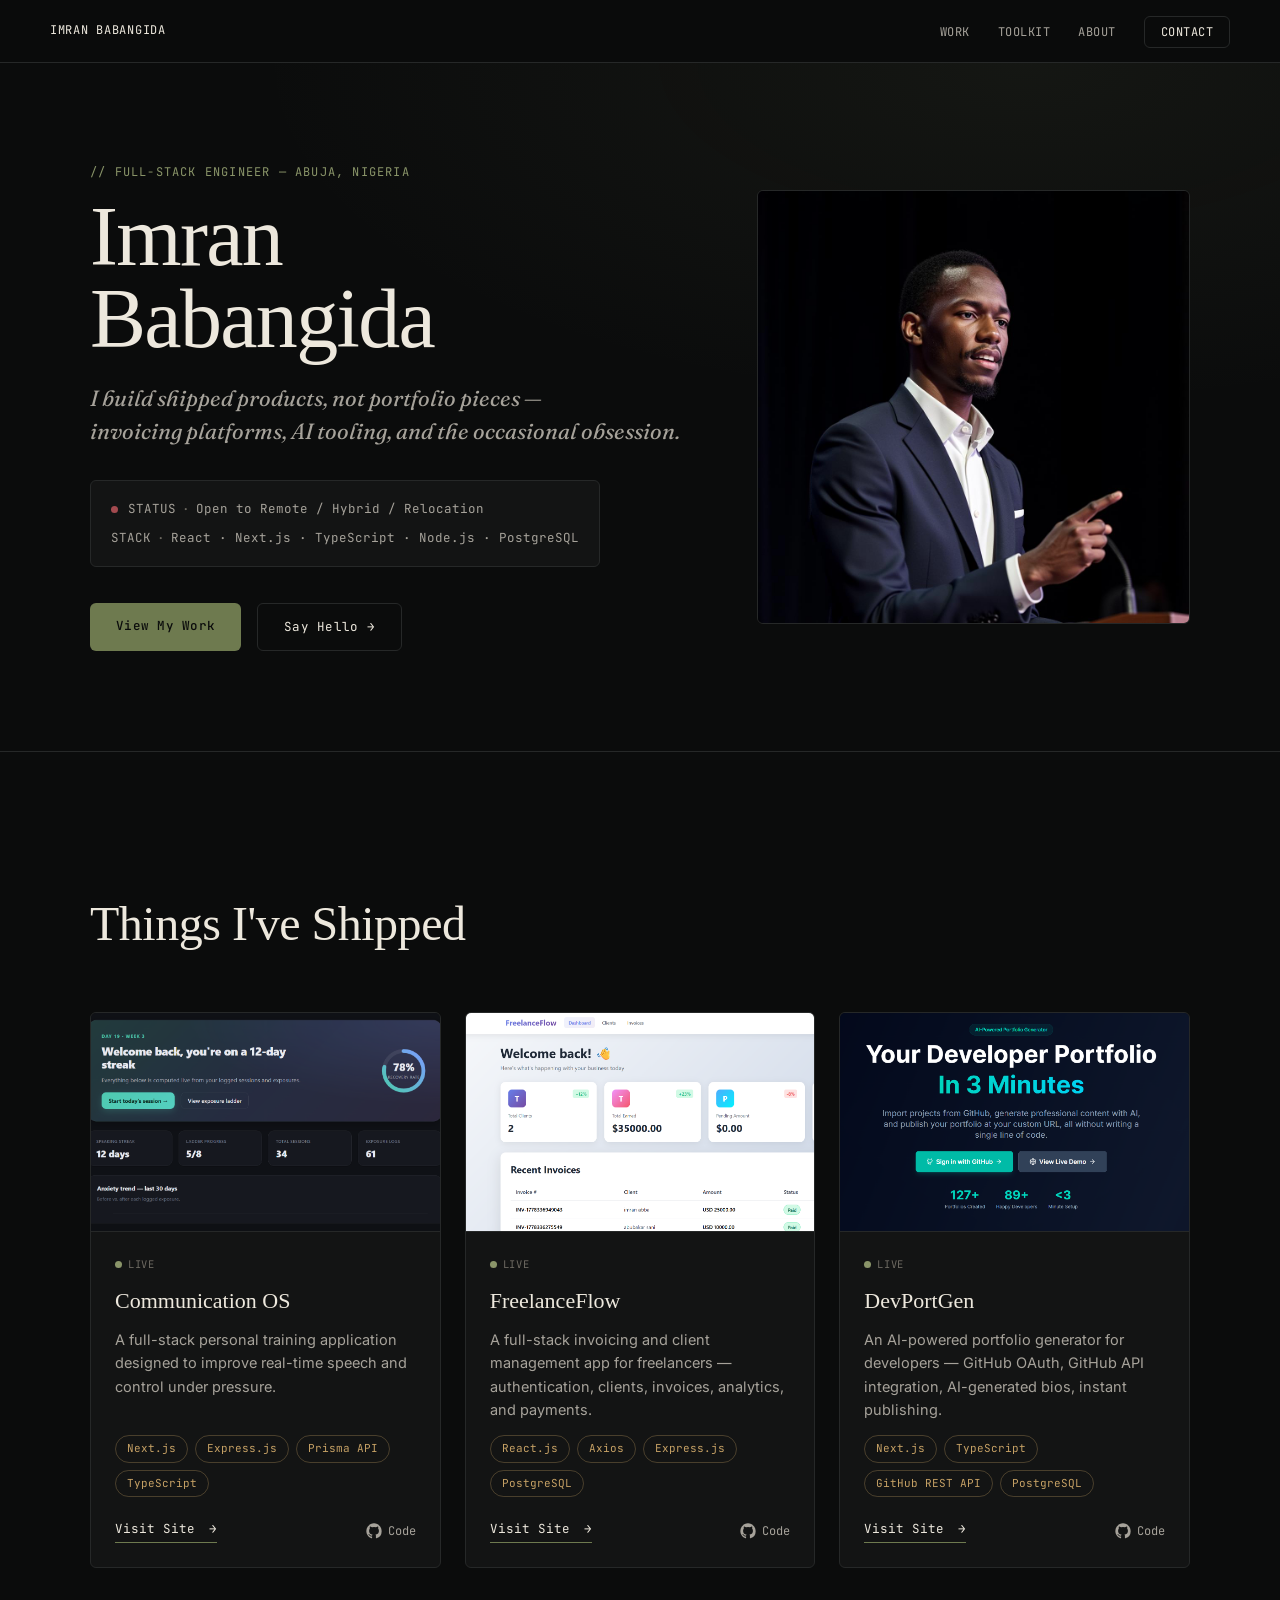
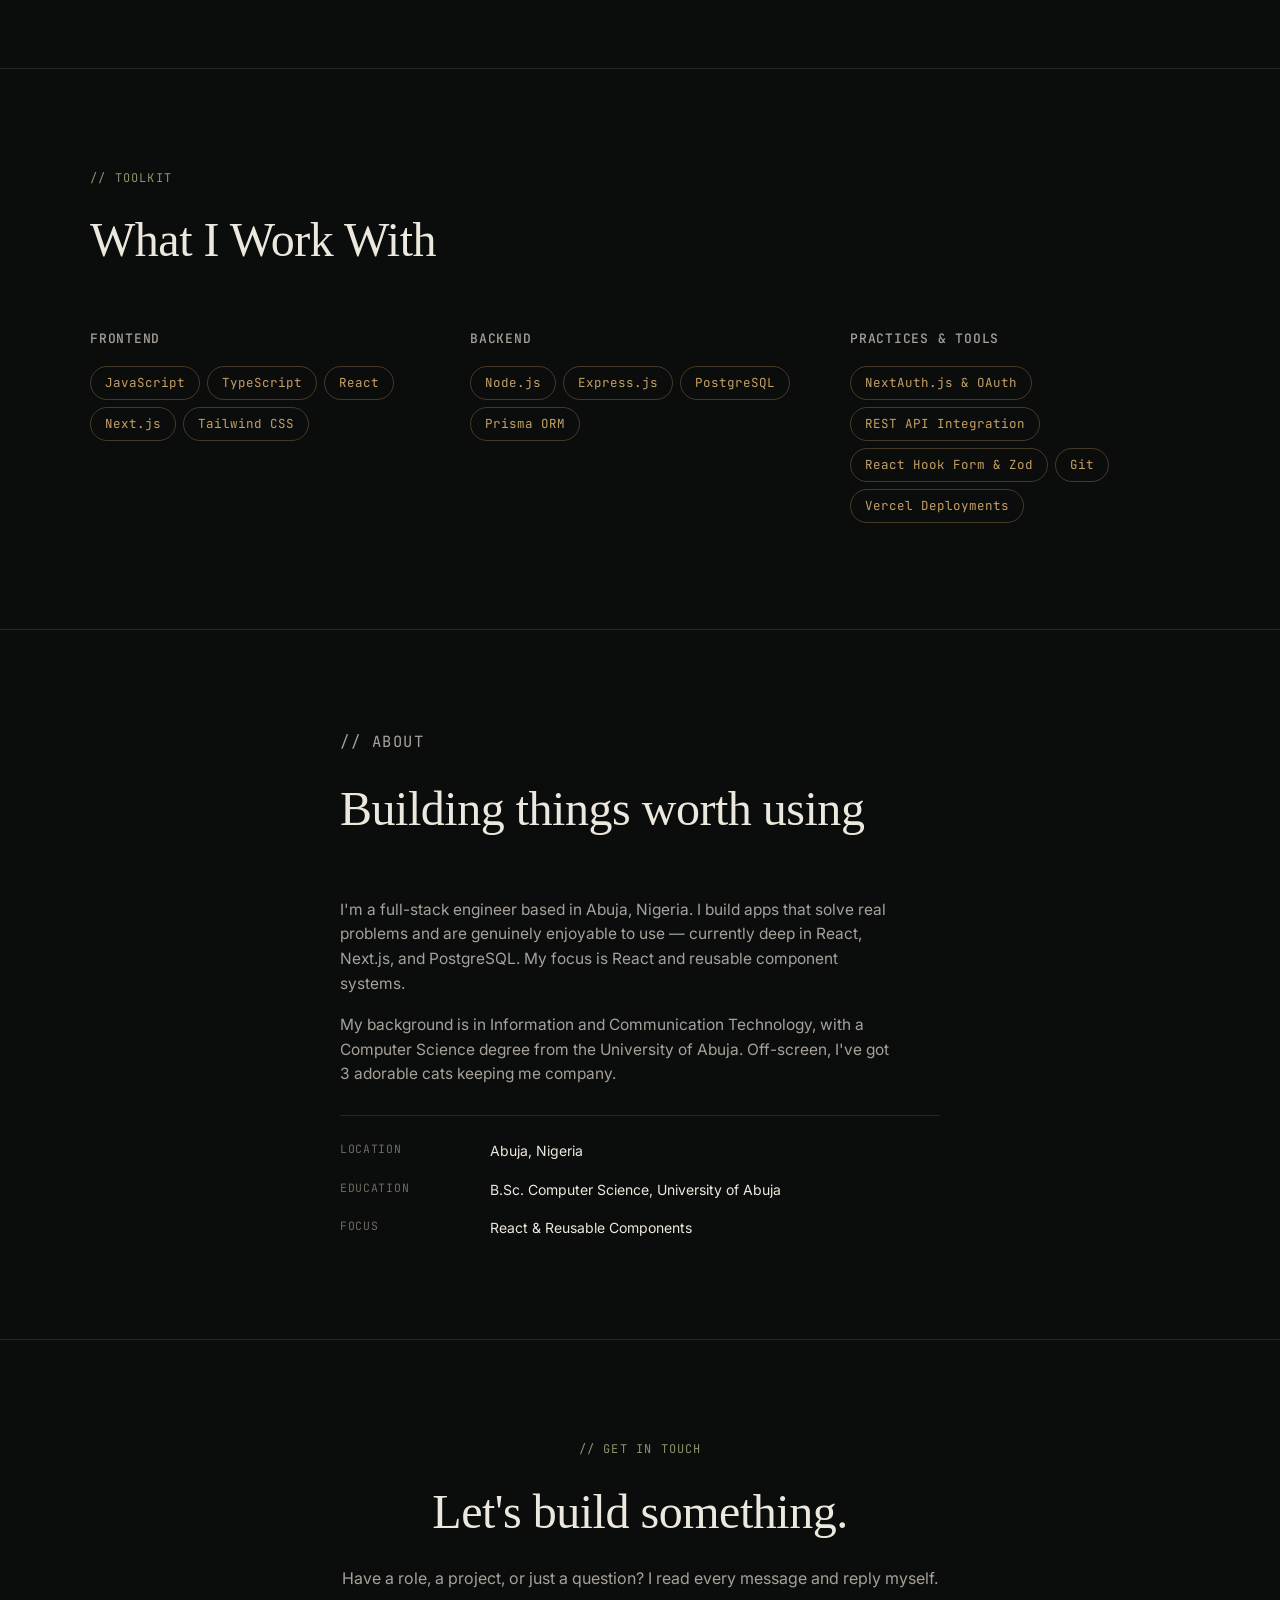
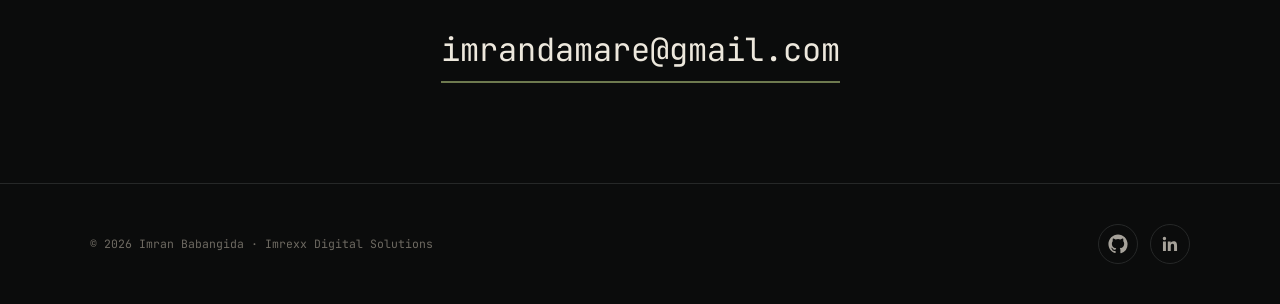
==== commit 84223f95: "i replaced a project" ====
--- a/index.html
+++ b/index.html
@@ -76,21 +76,21 @@
 
           <article class="project" data-reveal>
             <div class="project__image-box">
-              <img src="./images/imrexxhub.png" class="project__image" alt="Crypto Hub project screenshot" loading="lazy" />
+              <img src="./images/commos.png" class="project__image" alt="Commos project screenshot" loading="lazy" />
             </div>
             <div class="project__body">
               <div class="project__meta"><span class="dot dot--live" aria-hidden="true"></span>LIVE</div>
-              <h3>Crypto Hub</h3>
-              <p>A central access point giving users entry to different functionalities across the Lukso network.</p>
+              <h3>Communication OS</h3>
+              <p>A full-stack personal training application designed to improve real-time speech and control under pressure.</p>
               <ul class="tags">
-                <li>Vite</li>
-                <li>Ether.js</li>
-                <li>JavaScript</li>
-                <li>React.js</li>
+                <li>Next.js</li>
+                <li>Express.js</li>
+                <li>Prisma API</li>
+                <li>TypeScript</li>
               </ul>
               <div class="project__links">
-                <a href="https://imrexx-hub.vercel.app/" rel="noopener" target="_blank" class="link__text">Visit Site <span>&rarr;</span></a>
-                <a href="https://github.com/Imrexxx-OG/imrexxHub" rel="noopener" title="View Source Code" target="_blank" class="project__code">
+                <a href="https://communication-os.vercel.app" rel="noopener" target="_blank" class="link__text">Visit Site <span>&rarr;</span></a>
+                <a href="https://github.com/Imrexxx-OG/communication_os" rel="noopener" title="View Source Code" target="_blank" class="project__code">
                   <svg viewBox="0 0 24 24" width="16" height="16" fill="currentColor" aria-hidden="true">
                     <path d="M12 .5C5.73.5.5 5.73.5 12c0 5.09 3.29 9.4 7.86 10.93.57.1.78-.25.78-.55 0-.27-.01-1.16-.02-2.11-3.2.7-3.88-1.36-3.88-1.36-.52-1.33-1.28-1.69-1.28-1.69-1.04-.71.08-.7.08-.7 1.16.08 1.76 1.19 1.76 1.19 1.03 1.76 2.7 1.25 3.36.96.1-.75.4-1.25.73-1.54-2.55-.29-5.24-1.28-5.24-5.68 0-1.25.44-2.28 1.18-3.08-.12-.29-.51-1.46.11-3.05 0 0 .97-.31 3.18 1.18a11 11 0 0 1 5.79 0c2.2-1.49 3.17-1.18 3.17-1.18.63 1.59.23 2.76.12 3.05.74.8 1.18 1.83 1.18 3.08 0 4.41-2.7 5.38-5.27 5.67.42.36.78 1.07.78 2.16 0 1.56-.01 2.82-.01 3.2 0 .3.2.66.79.55A11.5 11.5 0 0 0 23.5 12c0-6.27-5.23-11.5-11.5-11.5z"/>
                   </svg>
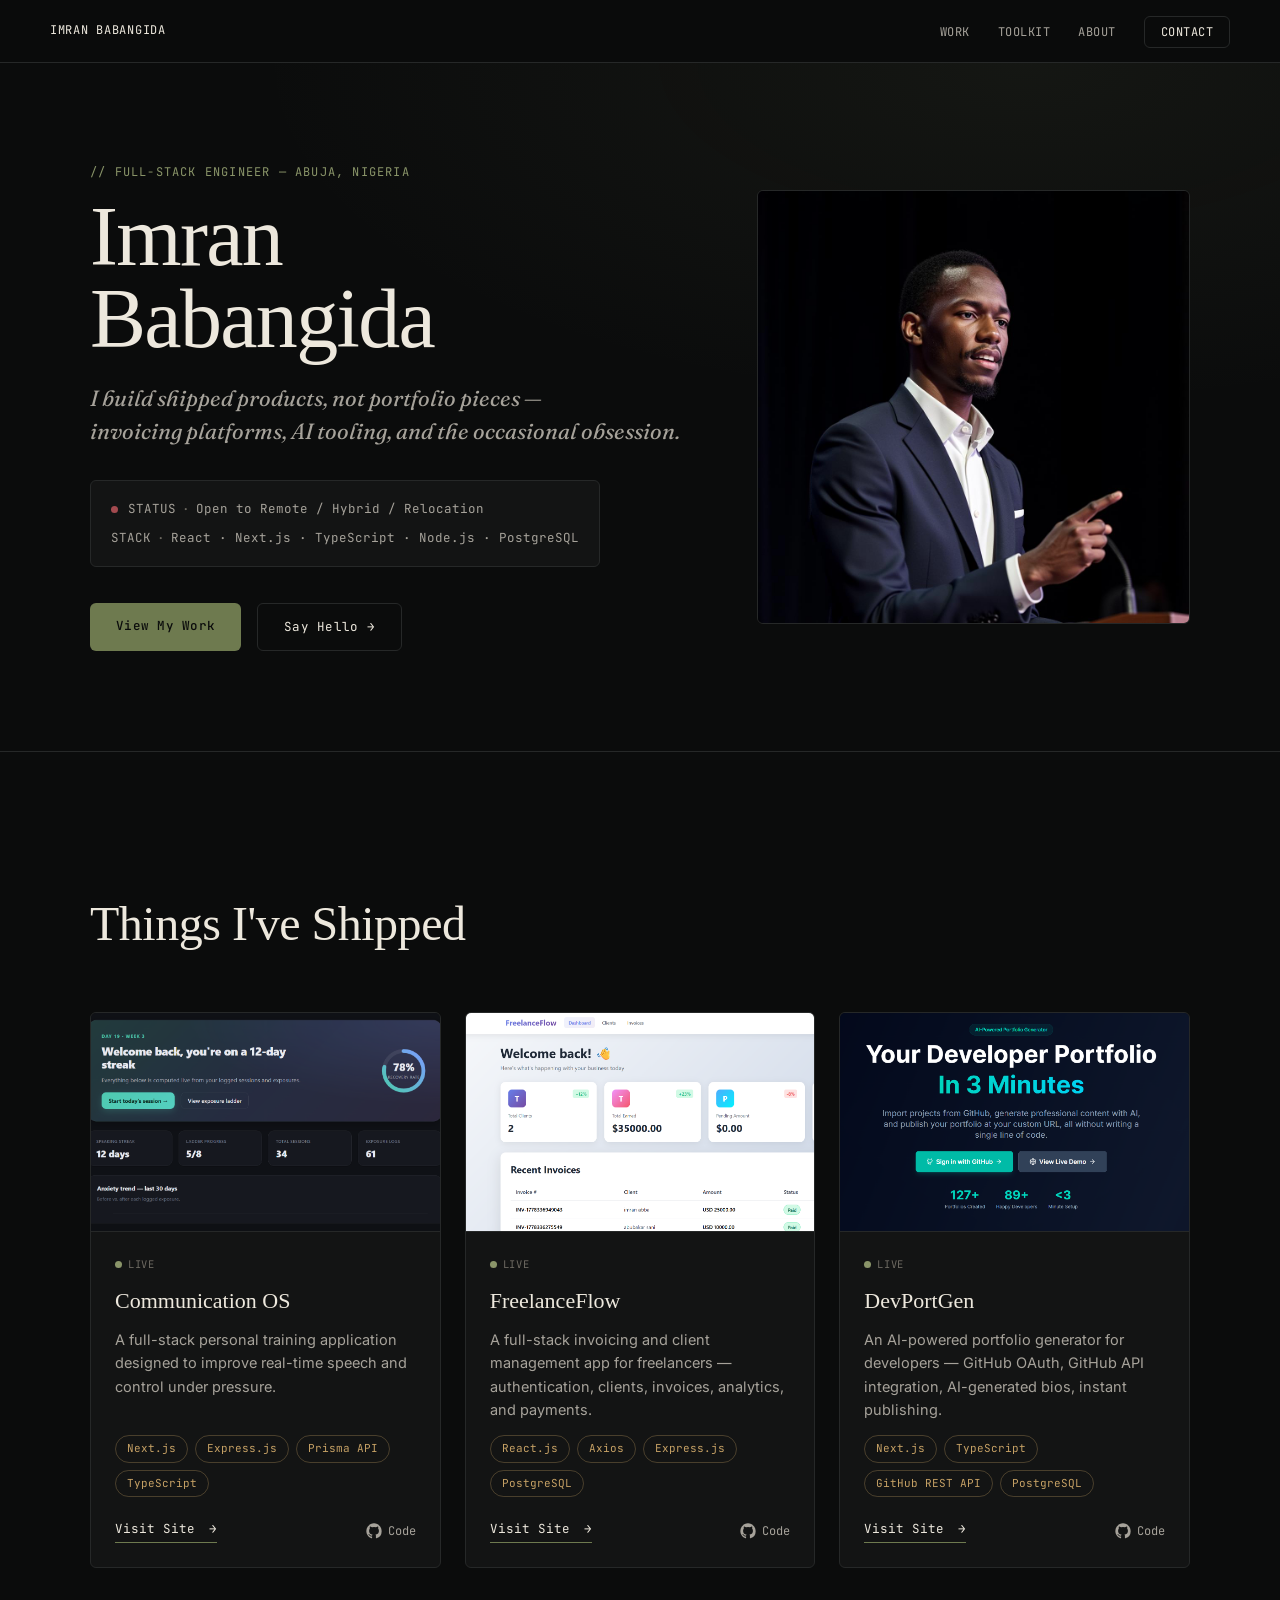
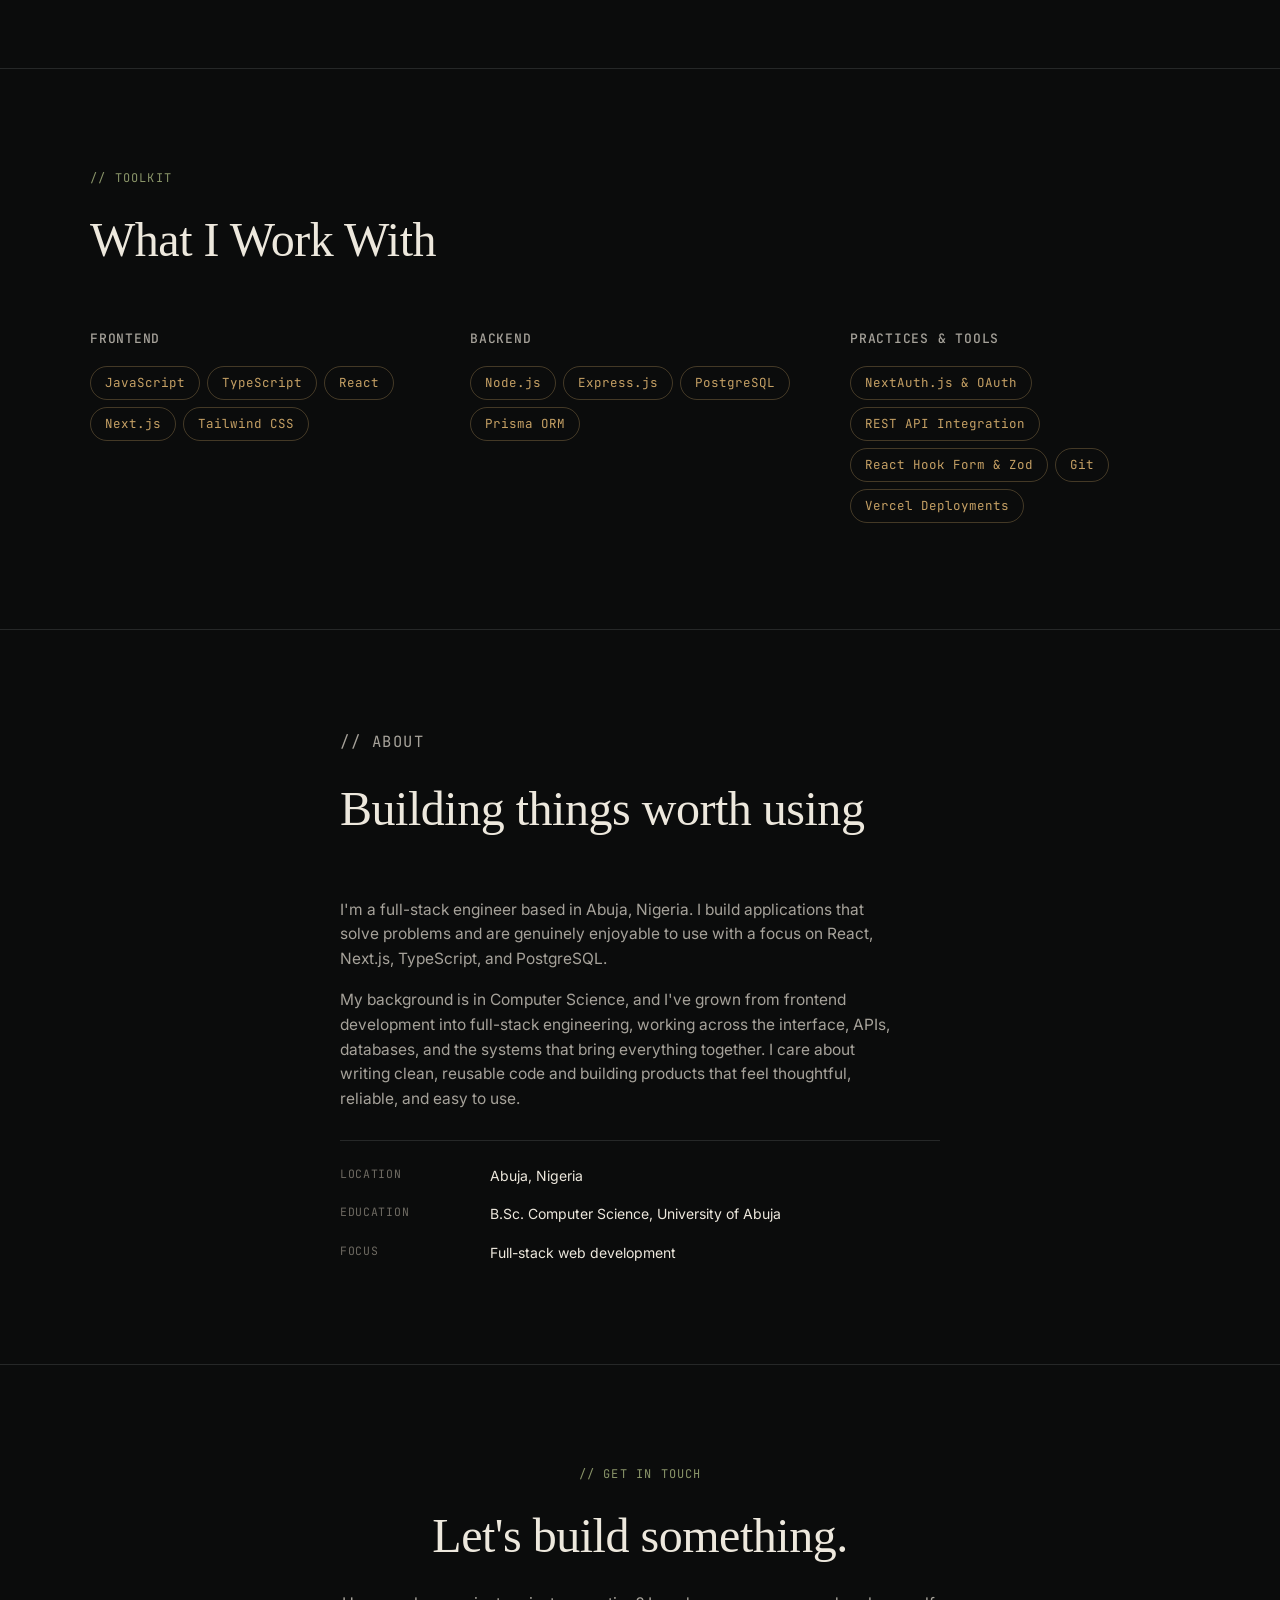
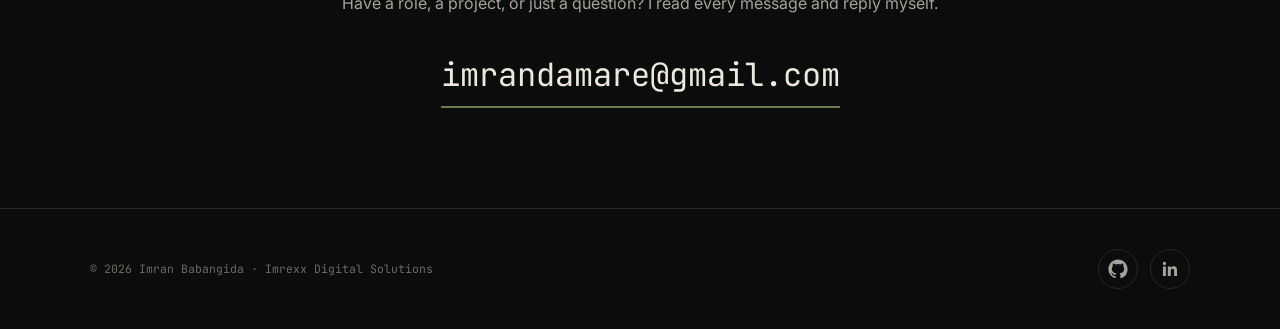
==== commit 6db58b70: "i fixed my focus" ====
--- a/index.html
+++ b/index.html
@@ -204,8 +204,8 @@
         <div class="about__text" data-reveal>
           <p class="eyebrow">// About</p>
           <h2>Building things worth using</h2>
-          <p>I'm a full-stack engineer based in Abuja, Nigeria. I build apps that solve real problems and are genuinely enjoyable to use — currently deep in React, Next.js, and PostgreSQL. My focus is React and reusable component systems.</p>
-          <p>My background is in Information and Communication Technology, with a Computer Science degree from the University of Abuja. Off-screen, I've got 3 adorable cats keeping me company.</p>
+          <p> I'm a full-stack engineer based in Abuja, Nigeria. I build applications that solve problems and are genuinely enjoyable to use with a focus on React, Next.js, TypeScript, and PostgreSQL.</p>
+          <p>My background is in Computer Science, and I've grown from frontend development into full-stack engineering, working across the interface, APIs, databases, and the systems that bring everything together. I care about writing clean, reusable code and building products that feel thoughtful, reliable, and easy to use.</p>
 
           <dl class="quickfacts">
             <div class="quickfacts__item">
@@ -218,7 +218,7 @@
             </div>
             <div class="quickfacts__item">
               <dt>Focus</dt>
-              <dd>React &amp; Reusable Components</dd>
+              <dd>Full-stack web development</dd>
             </div>
           </dl>
         </div>
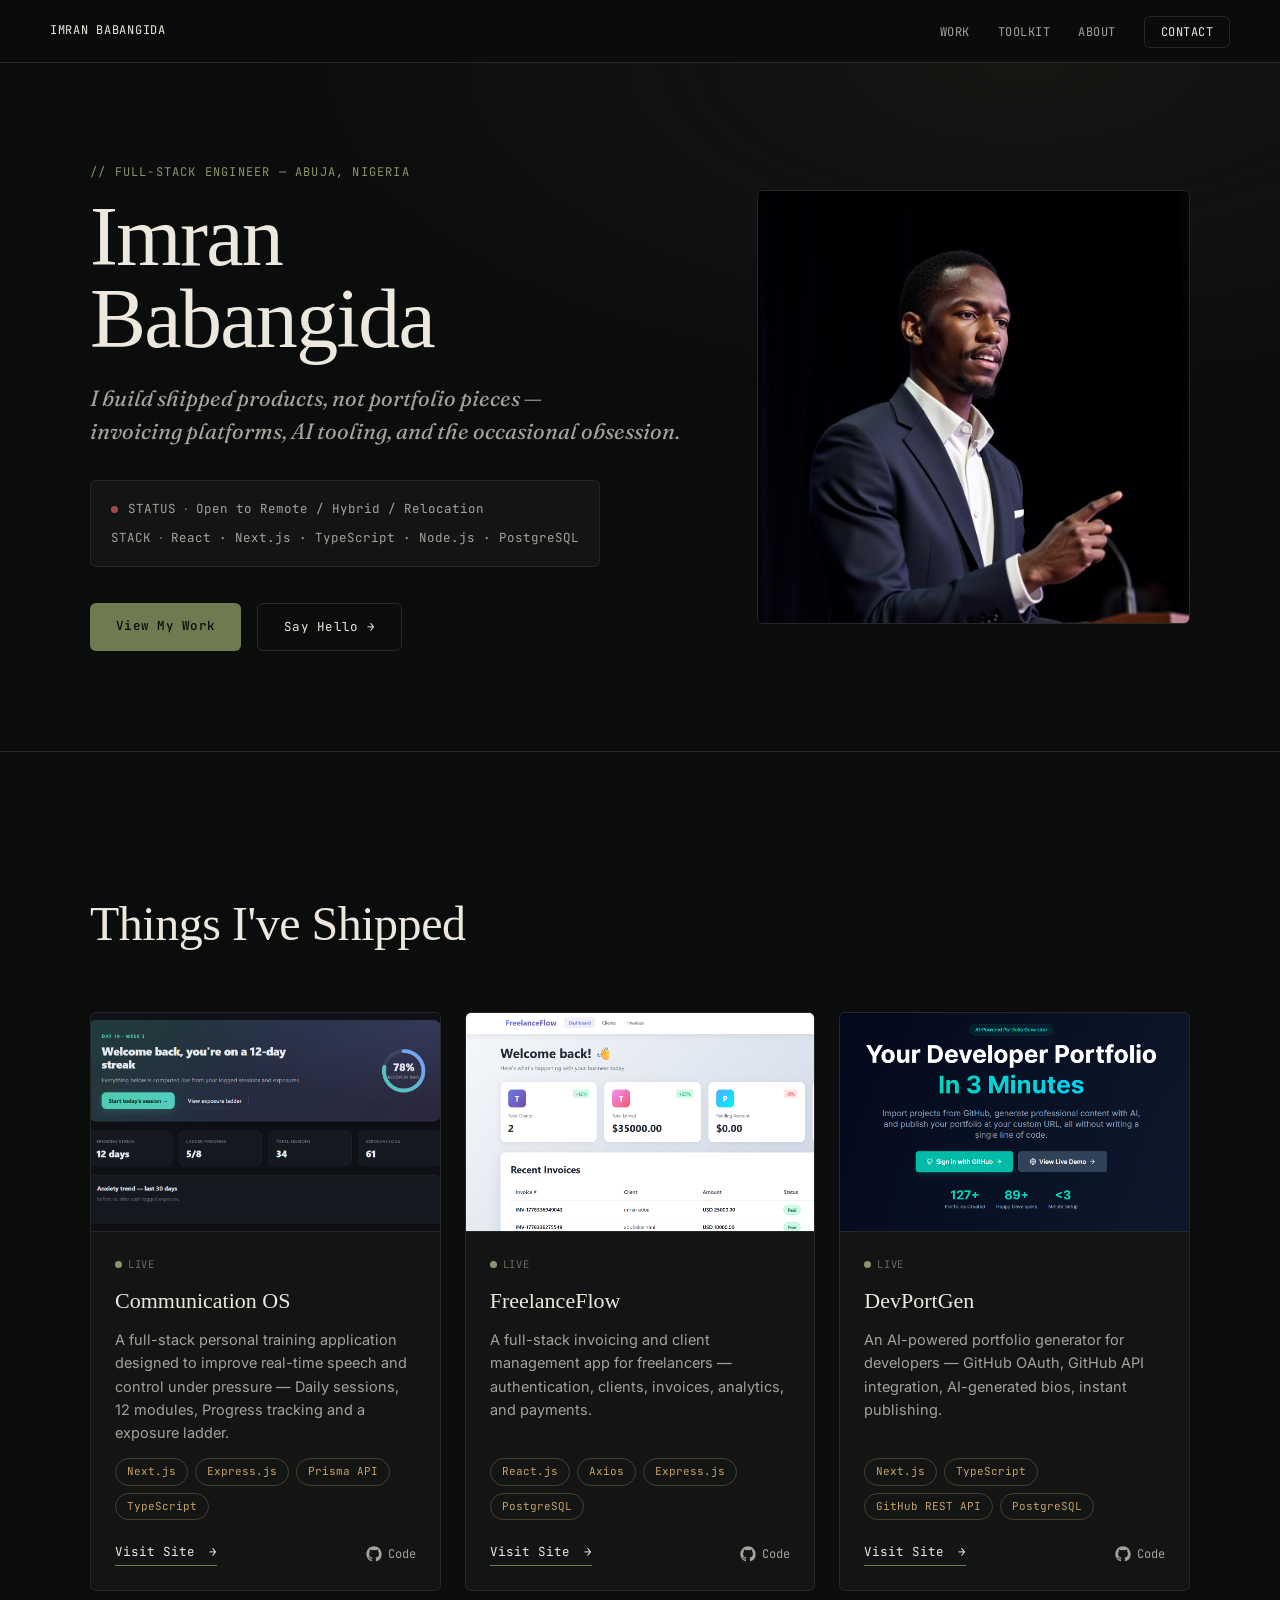
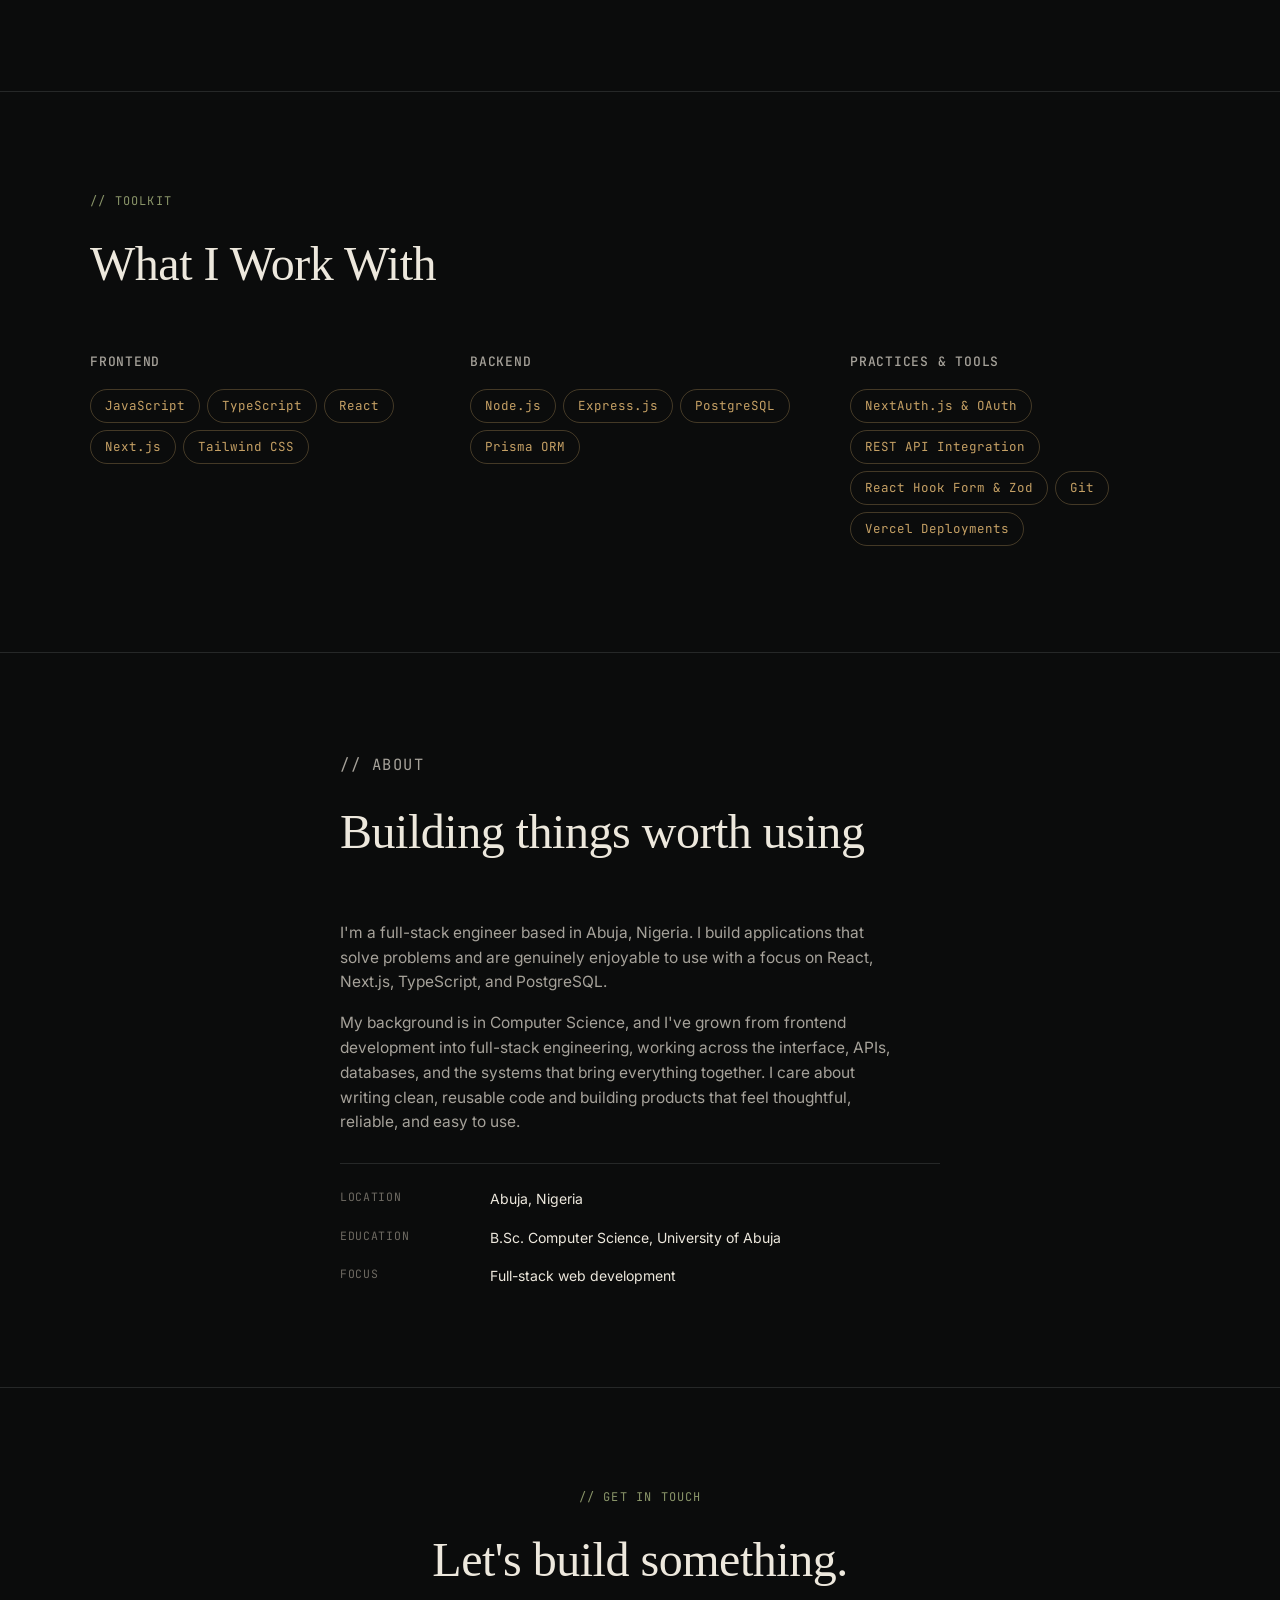
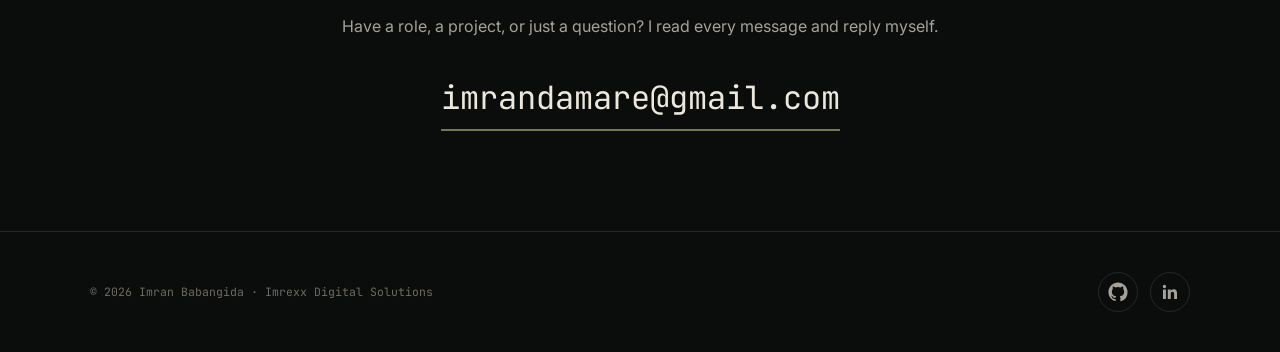
==== commit 5aceb514: "added communication features" ====
--- a/index.html
+++ b/index.html
@@ -25,7 +25,7 @@
   </head>
 <body>
 
-  <header class="nav-wrap" id="top">
+  <header class="nav-wrap">
     <div class="row nav">
       <a href="#top" class="nav__mark">IMRAN BABANGIDA</a>
       <nav>
@@ -81,7 +81,7 @@
             <div class="project__body">
               <div class="project__meta"><span class="dot dot--live" aria-hidden="true"></span>LIVE</div>
               <h3>Communication OS</h3>
-              <p>A full-stack personal training application designed to improve real-time speech and control under pressure.</p>
+              <p>A full-stack personal training application designed to improve real-time speech and control under pressure — Daily sessions, 12 modules, Progress tracking and a exposure ladder.</p>
               <ul class="tags">
                 <li>Next.js</li>
                 <li>Express.js</li>
